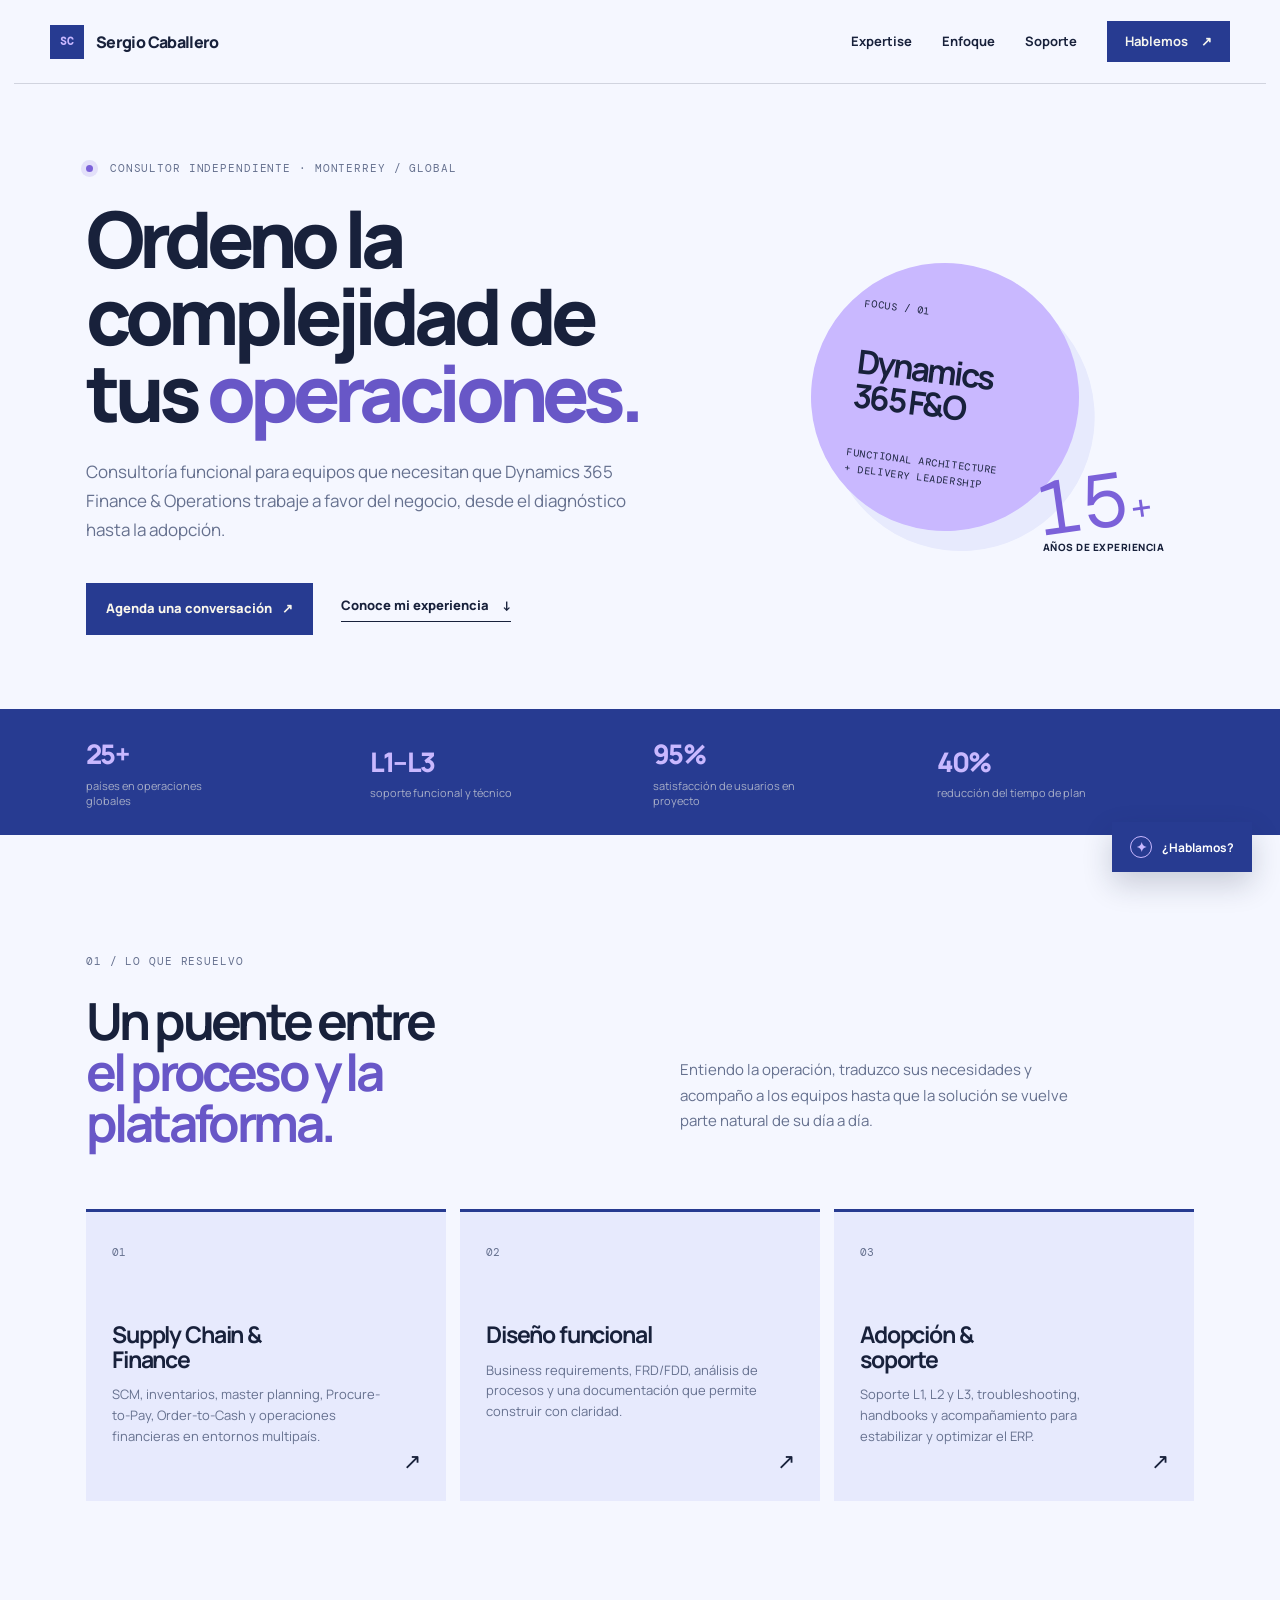
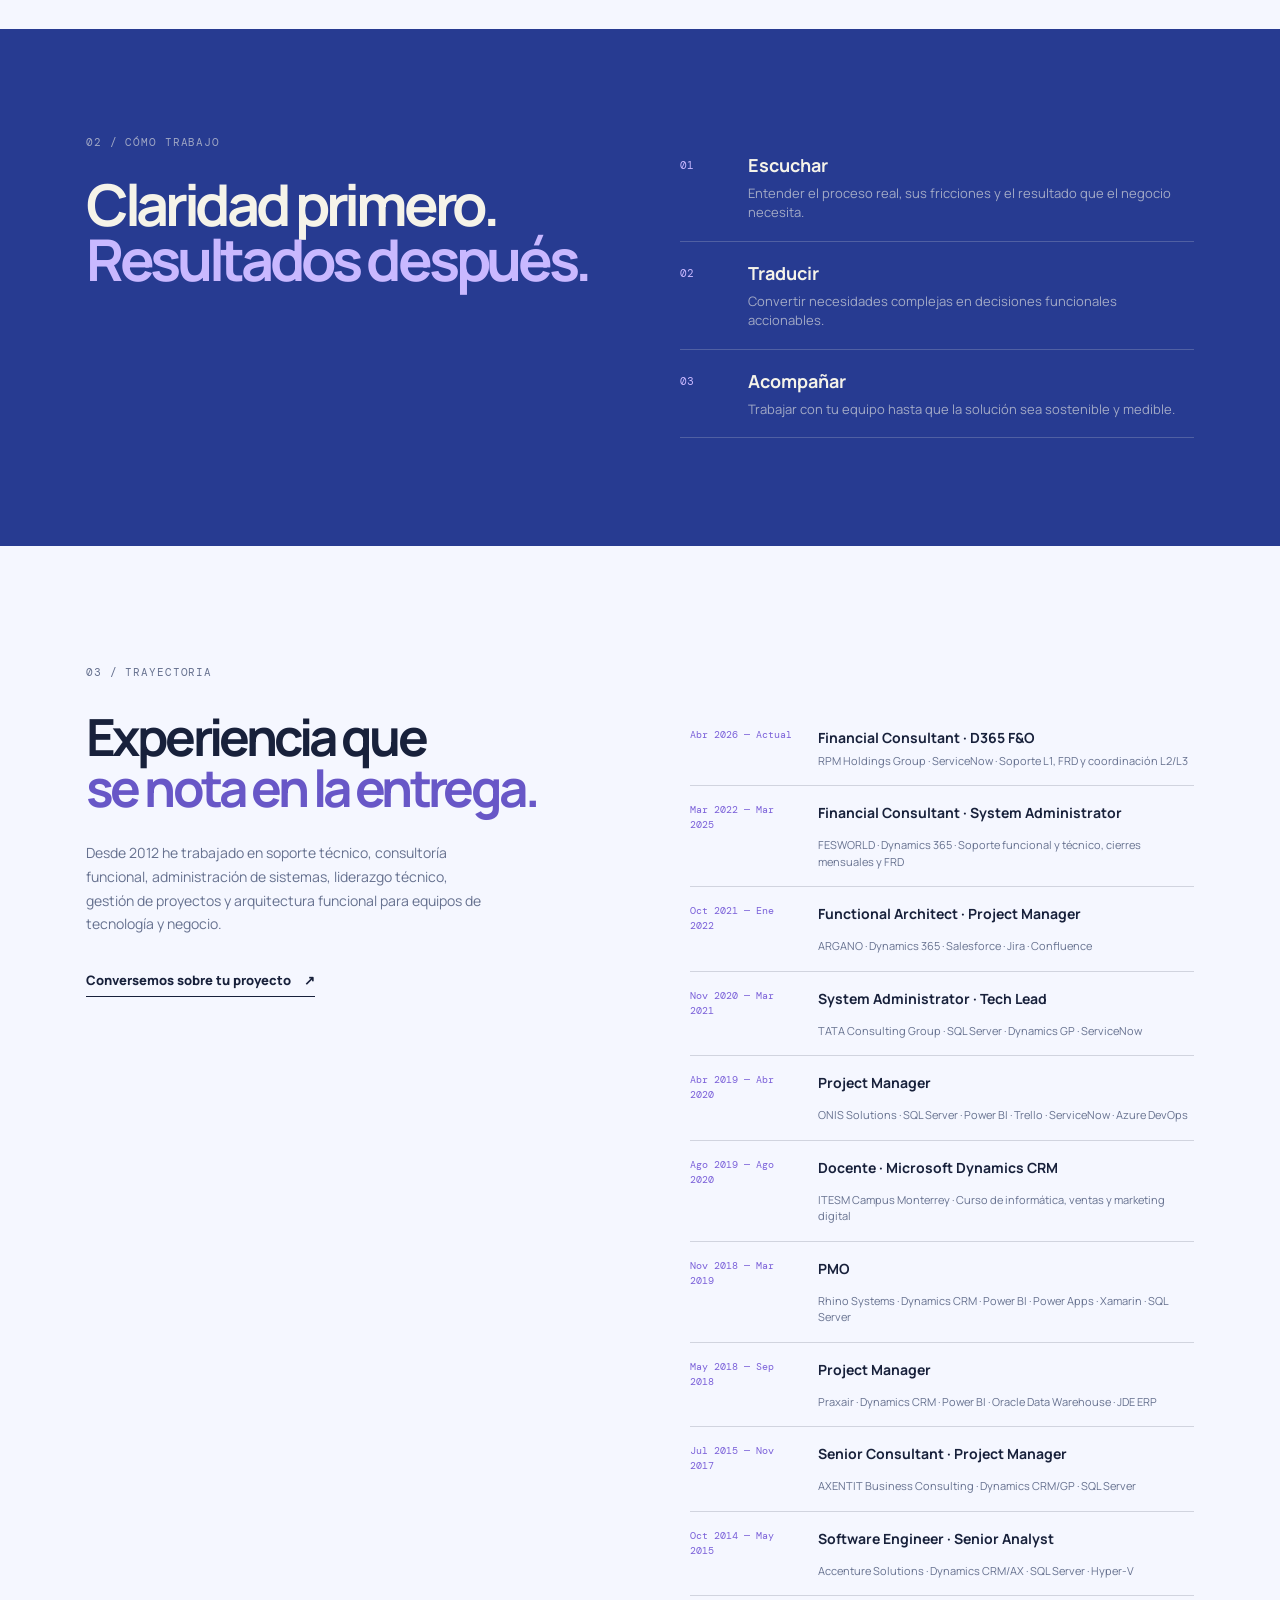
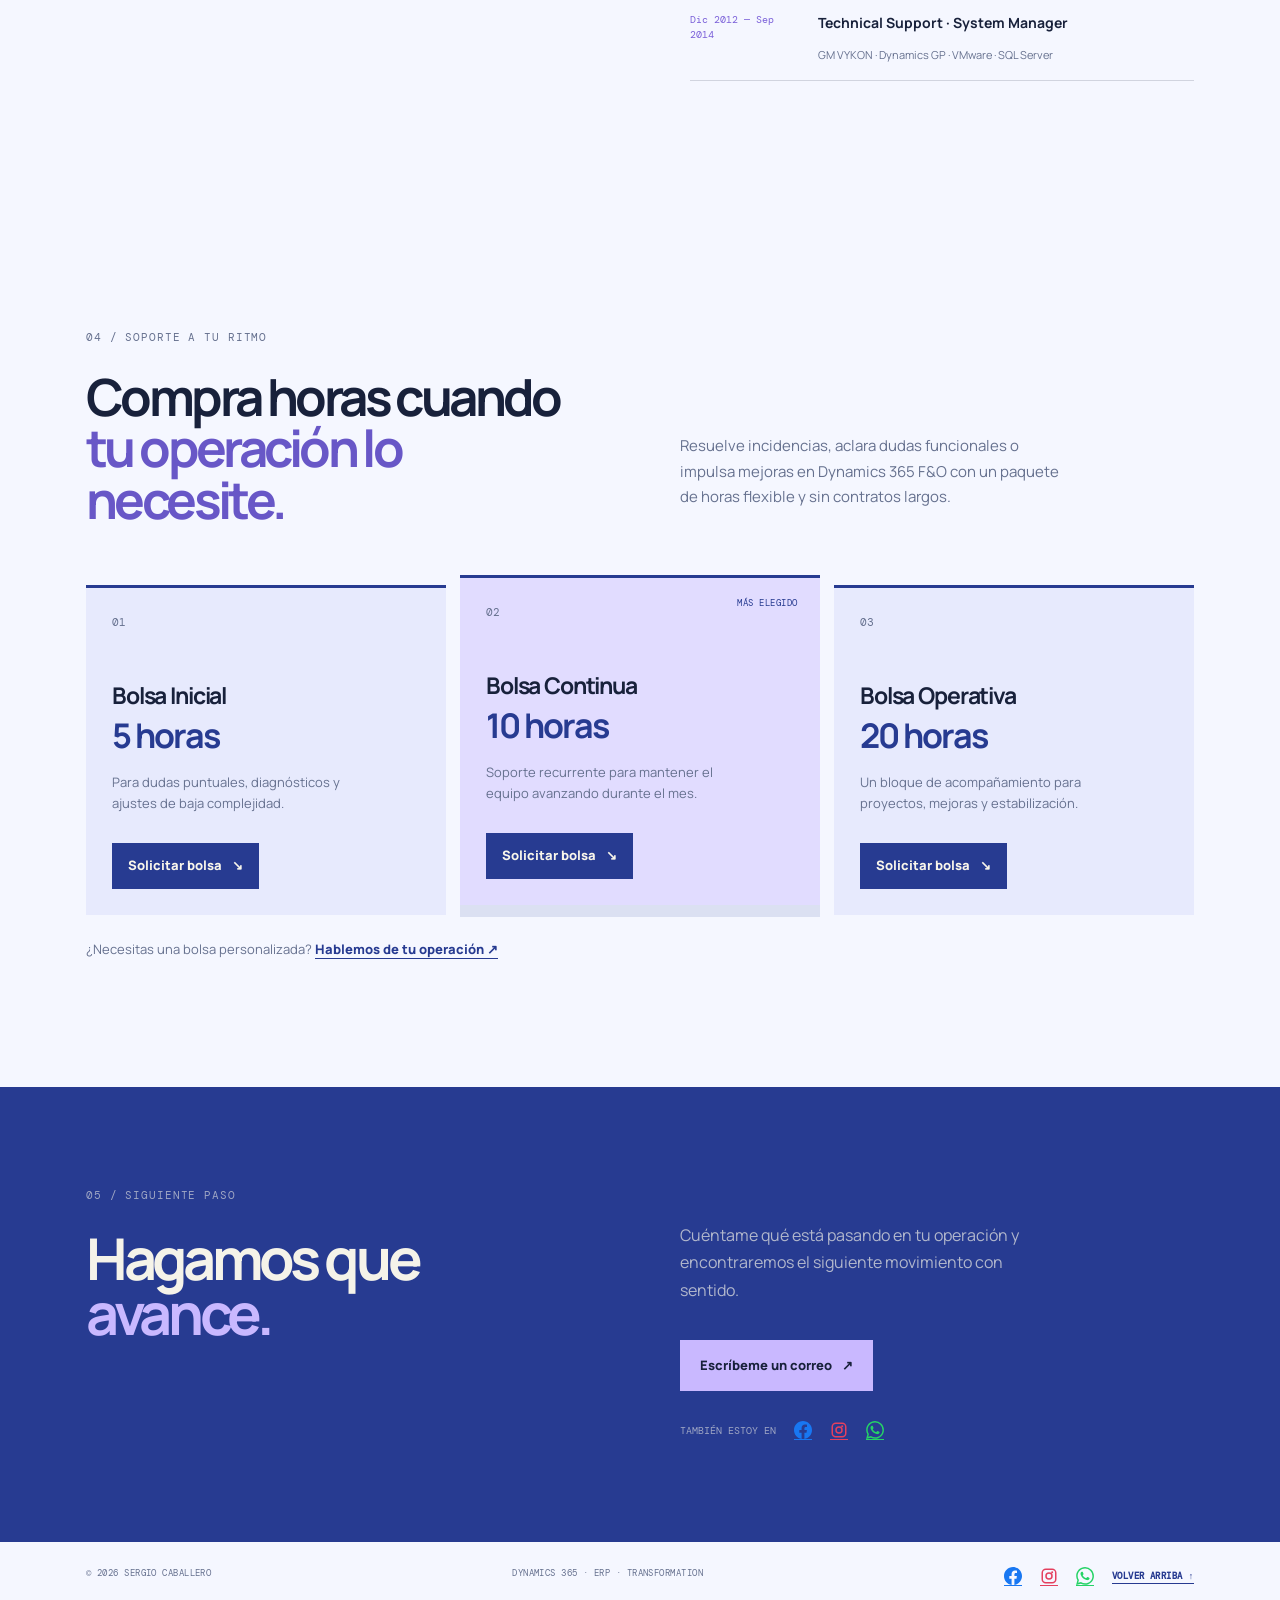
==== index.html @ 9a93bb37 "Completa trayectoria profesional desde 2012" ====
<!doctype html>
<html lang="es">
<head>
  <meta charset="utf-8">
  <meta name="viewport" content="width=device-width, initial-scale=1">
  <meta name="description" content="Consultoría funcional Dynamics 365 Finance &amp; Operations para operaciones globales, soporte y transformación ERP.">
  <title>Sergio Caballero | Consultoría Dynamics 365 F&amp;O</title>
  <link rel="preconnect" href="https://fonts.googleapis.com">
  <link rel="preconnect" href="https://fonts.gstatic.com" crossorigin>
  <link href="https://fonts.googleapis.com/css2?family=DM+Mono:wght@400;500&amp;family=Manrope:wght@400;500;600;700;800&amp;display=swap" rel="stylesheet">
  <link rel="stylesheet" href="styles.css">
  <style>
    :root{--ink:#18213b;--muted:#66718f;--paper:#f5f7ff;--cream:#e7eafd;--lime:#c9b8ff;--line:rgba(24,33,59,.16);--dark:#273b91;--orange:#7b61d9}
    .brand-mark,.nav-cta,.button-dark{background:var(--dark)}
    .brand-mark{color:var(--lime)}
    h1 em,h2 em{color:#6857c7}
    .status-dot{background:var(--orange);box-shadow:0 0 0 5px rgba(123,97,217,.15)}
    .orbit-card{background:var(--lime);box-shadow:18px 18px 0 var(--cream)}
    .proof-strip,.approach-band,.contact-band{background:var(--dark)}
    .proof-number,.steps li>span,.approach-layout h2 em,.contact-layout h2 em{color:var(--lime)}
    .expertise-grid article{border-top-color:var(--dark)}
    .expertise-grid article:hover{background:var(--lime)}
    .support-grid{display:grid;grid-template-columns:repeat(3,1fr);gap:14px}
    .support-plan{position:relative;min-height:330px;padding:26px;background:var(--cream);border-top:3px solid var(--dark);display:flex;flex-direction:column}
    .support-plan h3{margin:48px 0 4px;font-size:23px;letter-spacing:-.05em}
    .plan-hours{font-size:34px;line-height:1.1;letter-spacing:-.06em;color:var(--dark)}
    .support-plan p{max-width:260px;color:var(--muted);font-size:13px;line-height:1.6;margin:18px 0 auto}
    .support-plan .button{align-self:flex-start;margin-top:22px;padding:13px 16px}
    .payment-details{margin-top:22px}
    .payment-details summary{cursor:pointer;list-style:none;margin-top:0!important}
    .payment-details summary::-webkit-details-marker{display:none}
    .payment-details[open] summary span{display:inline-block;transform:rotate(90deg)}
    .plan-payment{display:grid;gap:8px;margin-top:12px;padding:12px;background:#fff;border:1px solid rgba(39,59,145,.16)}
    .plan-payment span{font-family:'DM Mono',monospace;text-transform:uppercase;font-size:9px;letter-spacing:.04em;color:var(--muted)}
    .plan-payment a{display:flex;justify-content:space-between;padding:7px 0;color:var(--dark);font-size:12px;font-weight:800;border-top:1px solid rgba(39,59,145,.12)}
    .plan-payment b{font-size:15px}
    .featured-plan{background:#e1dcff;transform:translateY(-10px);box-shadow:0 12px 0 rgba(39,59,145,.12)}
    .plan-badge{position:absolute;top:19px;right:22px;font-family:'DM Mono',monospace;text-transform:uppercase;font-size:9px;letter-spacing:.06em;color:var(--dark)}
    .support-note{margin:25px 0 0;color:var(--muted);font-size:13px}
    .support-note a,.social-links a,.footer-socials a{color:var(--dark);font-weight:800;border-bottom:1px solid currentColor}
    .social-links{display:flex;align-items:center;gap:18px;margin-top:30px;font-family:'DM Mono',monospace;font-size:10px;text-transform:uppercase}
    .social-links span{color:rgba(245,243,233,.58)}
    .social-links a{color:var(--lime)}
    .footer-socials{display:flex;gap:18px;align-items:center}
    .social-icon{display:inline-block;width:18px;height:18px;vertical-align:middle;fill:currentColor}
    .social-links a,.footer-socials a[aria-label]{display:inline-flex;align-items:center;gap:6px}
    .social-links a[aria-label="Facebook"],.footer-socials a[aria-label="Facebook"]{color:#1877f2}
    .social-links a[aria-label="Instagram"],.footer-socials a[aria-label="Instagram"]{color:#e4405f}
    .social-links a[aria-label="WhatsApp"],.footer-socials a[aria-label="WhatsApp"]{color:#25d366}
    .sr-only{position:absolute;width:1px;height:1px;padding:0;margin:-1px;overflow:hidden;clip:rect(0,0,0,0);white-space:nowrap;border:0}
    .chat-launcher{position:fixed;right:28px;bottom:28px;z-index:20;display:flex;align-items:center;gap:10px;padding:14px 18px;border:0;background:var(--dark);color:#fff;box-shadow:0 12px 30px rgba(24,33,59,.2);font:700 12px 'Manrope',sans-serif;cursor:pointer}
    .chat-launcher>span:first-child{display:grid;place-items:center;width:22px;height:22px;border:1px solid var(--lime);border-radius:50%;color:var(--lime);font-size:13px}
    .chat-widget{position:fixed;right:28px;bottom:84px;z-index:21;width:min(370px,calc(100vw - 32px));overflow:hidden;background:var(--paper);border:1px solid rgba(39,59,145,.2);box-shadow:0 20px 50px rgba(24,33,59,.2);opacity:0;pointer-events:none;transform:translateY(16px) scale(.98);transform-origin:bottom right;transition:opacity .2s ease,transform .2s ease}
    .chat-widget.is-open{opacity:1;pointer-events:auto;transform:translateY(0) scale(1)}
    .chat-header{display:flex;align-items:center;justify-content:space-between;padding:18px 20px;background:var(--dark);color:#fff}
    .chat-header>div{display:flex;flex-direction:column;gap:4px}.chat-header strong{font-size:15px;letter-spacing:-.03em}.chat-status{font:10px 'DM Mono',monospace;text-transform:uppercase;letter-spacing:.05em;color:var(--lime)}.chat-status i{display:inline-block;width:6px;height:6px;margin-right:5px;border-radius:50%;background:var(--lime)}
    .chat-close{padding:0;border:0;background:transparent;color:#fff;font-size:25px;line-height:1;cursor:pointer}
    .chat-messages{display:flex;flex-direction:column;gap:12px;max-height:350px;min-height:230px;padding:18px;overflow-y:auto;background:#fff}.chat-message{max-width:88%;padding:11px 13px;font-size:12px;line-height:1.55}.bot-message{align-self:flex-start;background:var(--cream);color:var(--ink)}.user-message{align-self:flex-end;background:var(--dark);color:#fff}
    .chat-quick-actions{display:flex;flex-wrap:wrap;gap:7px}.chat-quick-actions button{padding:8px 10px;border:1px solid rgba(39,59,145,.24);background:var(--paper);color:var(--dark);font:700 10px 'Manrope',sans-serif;cursor:pointer}.chat-quick-actions button:hover{background:var(--lime)}
    .chat-form{display:flex;gap:8px;padding:12px;border-top:1px solid rgba(39,59,145,.15);background:var(--paper)}.chat-form input{min-width:0;flex:1;padding:11px 12px;border:1px solid rgba(39,59,145,.2);background:#fff;color:var(--ink);font:12px 'Manrope',sans-serif}.chat-form input:focus{outline:2px solid var(--lime);outline-offset:-2px}.chat-form button{width:40px;border:0;background:var(--dark);color:#fff;font-size:18px;cursor:pointer}
    .payment-panel{display:grid;grid-template-columns:.8fr 1.2fr;gap:50px;margin-top:68px;padding-top:34px;border-top:1px solid var(--line)}
    .payment-panel h3{margin:10px 0 8px;font-size:28px;letter-spacing:-.06em}
    .payment-panel h3 em{font-style:normal;color:#6857c7}
    .payment-panel p{max-width:340px;color:var(--muted);font-size:13px;line-height:1.6}
    .payment-options{display:grid;grid-template-columns:repeat(2,1fr);gap:12px}
    .payment-option{display:flex;flex-direction:column;justify-content:space-between;min-height:142px;padding:21px;background:#fff;border:1px solid rgba(39,59,145,.18);transition:transform .2s ease,border-color .2s ease,box-shadow .2s ease}
    .payment-option:hover{transform:translateY(-4px);border-color:var(--dark);box-shadow:0 8px 0 rgba(39,59,145,.1)}
    .payment-option strong{font-size:20px;letter-spacing:-.04em;color:var(--dark)}
    .payment-option span{color:var(--muted);font-size:11px;line-height:1.4}
    .payment-option b{float:right;color:var(--dark);font-size:17px}
    @media(max-width:760px){.support-grid{grid-template-columns:1fr}.featured-plan{transform:none}.chat-launcher{right:16px;bottom:16px}.chat-widget{right:16px;bottom:72px}.chat-launcher-label{display:none}.social-links{flex-wrap:wrap;gap:12px}.footer-socials{flex-wrap:wrap}}
  </style>
</head>
<body>
  <header class="site-header">
    <a class="brand" href="#top" aria-label="Sergio Caballero inicio"><span class="brand-mark">SC</span><span>Sergio Caballero</span></a>
    <nav aria-label="Navegación principal">
      <a href="#expertise">Expertise</a>
      <a href="#approach">Enfoque</a>
      <a href="#support">Soporte</a>
      <a class="nav-cta" href="#contact">Hablemos <span aria-hidden="true">↗</span></a>
    </nav>
  </header>

  <main id="top">
    <section class="hero section-wrap">
      <div class="hero-copy">
        <p class="eyebrow"><span class="status-dot"></span> Consultor independiente · Monterrey / Global</p>
        <h1>Ordeno la complejidad de tus <em>operaciones.</em></h1>
        <p class="hero-lede">Consultoría funcional para equipos que necesitan que Dynamics 365 Finance &amp; Operations trabaje a favor del negocio, desde el diagnóstico hasta la adopción.</p>
        <div class="hero-actions"><a class="button button-dark" href="#contact">Agenda una conversación <span>↗</span></a><a class="text-link" href="#expertise">Conoce mi experiencia <span>↓</span></a></div>
      </div>
      <div class="hero-aside" aria-label="Resumen profesional">
        <div class="orbit-card"><span class="orbit-label">Focus / 01</span><strong>Dynamics<br>365 F&amp;O</strong><span class="orbit-note">Functional architecture<br>+ delivery leadership</span></div>
        <div class="year-stamp">15<span>+</span><small>años de experiencia</small></div>
      </div>
    </section>

    <section class="proof-strip"><div class="section-wrap proof-grid"><div><span class="proof-number">25+</span><span class="proof-label">países en operaciones globales</span></div><div><span class="proof-number">L1–L3</span><span class="proof-label">soporte funcional y técnico</span></div><div><span class="proof-number">95%</span><span class="proof-label">satisfacción de usuarios en proyecto</span></div><div><span class="proof-number">40%</span><span class="proof-label">reducción del tiempo de plan</span></div></div></section>

    <section id="expertise" class="section-wrap content-section">
      <div class="section-kicker">01 / Lo que resuelvo</div>
      <div class="section-heading"><h2>Un puente entre<br><em>el proceso y la plataforma.</em></h2><p>Entiendo la operación, traduzco sus necesidades y acompaño a los equipos hasta que la solución se vuelve parte natural de su día a día.</p></div>
      <div class="expertise-grid"><article><span class="card-index">01</span><h3>Supply Chain &amp; Finance</h3><p>SCM, inventarios, master planning, Procure-to-Pay, Order-to-Cash y operaciones financieras en entornos multipaís.</p><span class="card-arrow">↗</span></article><article><span class="card-index">02</span><h3>Diseño funcional</h3><p>Business requirements, FRD/FDD, análisis de procesos y una documentación que permite construir con claridad.</p><span class="card-arrow">↗</span></article><article><span class="card-index">03</span><h3>Adopción &amp; soporte</h3><p>Soporte L1, L2 y L3, troubleshooting, handbooks y acompañamiento para estabilizar y optimizar el ERP.</p><span class="card-arrow">↗</span></article></div>
    </section>

    <section id="approach" class="approach-band"><div class="section-wrap approach-layout"><div><div class="section-kicker light">02 / Cómo trabajo</div><h2>Claridad primero.<br><em>Resultados después.</em></h2></div><ol class="steps"><li><span>01</span><div><h3>Escuchar</h3><p>Entender el proceso real, sus fricciones y el resultado que el negocio necesita.</p></div></li><li><span>02</span><div><h3>Traducir</h3><p>Convertir necesidades complejas en decisiones funcionales accionables.</p></div></li><li><span>03</span><div><h3>Acompañar</h3><p>Trabajar con tu equipo hasta que la solución sea sostenible y medible.</p></div></li></ol></div></section>

    <section class="section-wrap content-section experience">
      <div class="section-kicker">03 / Trayectoria</div>
      <div class="experience-layout">
        <div><h2>Experiencia que<br><em>se nota en la entrega.</em></h2><p>Desde 2012 he trabajado en soporte técnico, consultoría funcional, administración de sistemas, liderazgo técnico, gestión de proyectos y arquitectura funcional para equipos de tecnología y negocio.</p><a class="text-link" href="#contact">Conversemos sobre tu proyecto <span>↗</span></a></div>
        <div class="timeline">
          <div><span>Abr 2026 — Actual</span><strong>Financial Consultant · D365 F&amp;O</strong><small>RPM Holdings Group · ServiceNow · Soporte L1, FRD y coordinación L2/L3</small></div>
          <div><span>Mar 2022 — Mar 2025</span><strong>Financial Consultant · System Administrator</strong><small>FESWORLD · Dynamics 365 · Soporte funcional y técnico, cierres mensuales y FRD</small></div>
          <div><span>Oct 2021 — Ene 2022</span><strong>Functional Architect · Project Manager</strong><small>ARGANO · Dynamics 365 · Salesforce · Jira · Confluence</small></div>
          <div><span>Nov 2020 — Mar 2021</span><strong>System Administrator · Tech Lead</strong><small>TATA Consulting Group · SQL Server · Dynamics GP · ServiceNow</small></div>
          <div><span>Abr 2019 — Abr 2020</span><strong>Project Manager</strong><small>ONIS Solutions · SQL Server · Power BI · Trello · ServiceNow · Azure DevOps</small></div>
          <div><span>Ago 2019 — Ago 2020</span><strong>Docente · Microsoft Dynamics CRM</strong><small>ITESM Campus Monterrey · Curso de informática, ventas y marketing digital</small></div>
          <div><span>Nov 2018 — Mar 2019</span><strong>PMO</strong><small>Rhino Systems · Dynamics CRM · Power BI · Power Apps · Xamarin · SQL Server</small></div>
          <div><span>May 2018 — Sep 2018</span><strong>Project Manager</strong><small>Praxair · Dynamics CRM · Power BI · Oracle Data Warehouse · JDE ERP</small></div>
          <div><span>Jul 2015 — Nov 2017</span><strong>Senior Consultant · Project Manager</strong><small>AXENTIT Business Consulting · Dynamics CRM/GP · SQL Server</small></div>
          <div><span>Oct 2014 — May 2015</span><strong>Software Engineer · Senior Analyst</strong><small>Accenture Solutions · Dynamics CRM/AX · SQL Server · Hyper-V</small></div>
          <div><span>Dic 2012 — Sep 2014</span><strong>Technical Support · System Manager</strong><small>GM VYKON · Dynamics GP · VMware · SQL Server</small></div>
        </div>
      </div>
    </section>

    <section id="support" class="section-wrap content-section support-section">
      <div class="section-kicker">04 / Soporte a tu ritmo</div>
      <div class="section-heading"><h2>Compra horas cuando<br><em>tu operación lo necesite.</em></h2><p>Resuelve incidencias, aclara dudas funcionales o impulsa mejoras en Dynamics 365 F&amp;O con un paquete de horas flexible y sin contratos largos.</p></div>
      <div class="support-grid">
        <article class="support-plan"><span class="card-index">01</span><h3>Bolsa Inicial</h3><strong class="plan-hours">5 horas</strong><p>Para dudas puntuales, diagnósticos y ajustes de baja complejidad.</p><details class="payment-details"><summary class="button button-dark">Solicitar bolsa <span>↘</span></summary><div class="plan-payment"><span>Elige tu método de pago</span><a href="https://www.paypal.me/jsergiocaballero@gmail.com" target="_blank" rel="noreferrer">PayPal <b>↗</b></a><a href="https://link.mercadopago.com.mx/jsergiocaballero@gmail.com" target="_blank" rel="noreferrer">Mercado Pago <b>↗</b></a></div></details></article>
        <article class="support-plan featured-plan"><span class="plan-badge">Más elegido</span><span class="card-index">02</span><h3>Bolsa Continua</h3><strong class="plan-hours">10 horas</strong><p>Soporte recurrente para mantener el equipo avanzando durante el mes.</p><details class="payment-details"><summary class="button button-dark">Solicitar bolsa <span>↘</span></summary><div class="plan-payment"><span>Elige tu método de pago</span><a href="https://www.paypal.me/jsergiocaballero@gmail.com" target="_blank" rel="noreferrer">PayPal <b>↗</b></a><a href="https://link.mercadopago.com.mx/jsergiocaballero@gmail.com" target="_blank" rel="noreferrer">Mercado Pago <b>↗</b></a></div></details></article>
        <article class="support-plan"><span class="card-index">03</span><h3>Bolsa Operativa</h3><strong class="plan-hours">20 horas</strong><p>Un bloque de acompañamiento para proyectos, mejoras y estabilización.</p><details class="payment-details"><summary class="button button-dark">Solicitar bolsa <span>↘</span></summary><div class="plan-payment"><span>Elige tu método de pago</span><a href="https://www.paypal.me/jsergiocaballero@gmail.com" target="_blank" rel="noreferrer">PayPal <b>↗</b></a><a href="https://link.mercadopago.com.mx/jsergiocaballero@gmail.com" target="_blank" rel="noreferrer">Mercado Pago <b>↗</b></a></div></details></article>
      </div>
      <p class="support-note">¿Necesitas una bolsa personalizada? <a href="mailto:sergiocaballero2@icloud.com?subject=Bolsa%20de%20horas%20personalizada">Hablemos de tu operación <span>↗</span></a></p>
    </section>

    <section id="contact" class="contact-band"><div class="section-wrap contact-layout"><div><div class="section-kicker light">05 / Siguiente paso</div><h2>Hagamos que<br><em>avance.</em></h2></div><div><p>Cuéntame qué está pasando en tu operación y encontraremos el siguiente movimiento con sentido.</p><a class="button button-light" href="mailto:sergiocaballero2@icloud.com">Escríbeme un correo <span>↗</span></a><div class="social-links"><span>También estoy en</span><a href="https://www.facebook.com/" target="_blank" rel="noreferrer" aria-label="Facebook"><svg class="social-icon" viewBox="0 0 24 24" aria-hidden="true"><path d="M24 12.07C24 5.4 18.63 0 12 0S0 5.4 0 12.07c0 6.02 4.39 11.02 10.13 11.93v-8.44H7.08v-3.49h3.05V9.41c0-3.03 1.79-4.71 4.53-4.71 1.31 0 2.68.24 2.68.24v2.97h-1.51c-1.49 0-1.96.93-1.96 1.88v2.26h3.33l-.53 3.49h-2.8V24C19.61 23.09 24 18.09 24 12.07z"/></svg><span class="sr-only">Facebook</span></a><a href="https://www.instagram.com/" target="_blank" rel="noreferrer" aria-label="Instagram"><svg class="social-icon" viewBox="0 0 24 24" aria-hidden="true"><path d="M7.8 2h8.4A5.8 5.8 0 0 1 22 7.8v8.4a5.8 5.8 0 0 1-5.8 5.8H7.8A5.8 5.8 0 0 1 2 16.2V7.8A5.8 5.8 0 0 1 7.8 2zm-.2 2A3.6 3.6 0 0 0 4 7.6v8.8A3.6 3.6 0 0 0 7.6 20h8.8a3.6 3.6 0 0 0 3.6-3.6V7.6A3.6 3.6 0 0 0 16.4 4H7.6zm8.65 1.5a1.35 1.35 0 1 1 0 2.7 1.35 1.35 0 0 1 0-2.7zM12 7a5 5 0 1 1 0 10 5 5 0 0 1 0-10zm0 2a3 3 0 1 0 0 6 3 3 0 0 0 0-6z"/></svg><span class="sr-only">Instagram</span></a><a href="https://wa.me/528115727606?text=Hola%20Sergio%2C%20me%20interesa%20conocer%20tus%20servicios" target="_blank" rel="noreferrer" aria-label="WhatsApp"><svg class="social-icon" viewBox="0 0 24 24" aria-hidden="true"><path d="M20.5 3.5A11.8 11.8 0 0 0 12.08 0C5.55 0 .24 5.31.24 11.84c0 2.09.55 4.13 1.59 5.93L.14 24l6.38-1.67a11.84 11.84 0 0 0 5.56 1.41h.01c6.53 0 11.84-5.31 11.84-11.84 0-3.17-1.23-6.15-3.43-8.4zM12.09 21.7h-.01a9.83 9.83 0 0 1-5.01-1.37l-.36-.21-3.79.99 1.01-3.69-.23-.38a9.82 9.82 0 0 1-1.5-5.2C2.2 6.42 6.63 2 12.08 2a9.8 9.8 0 0 1 6.98 2.9 9.8 9.8 0 0 1 2.9 6.99c0 5.45-4.43 9.88-9.87 9.88zm5.42-7.39c-.3-.15-1.76-.87-2.03-.97-.27-.1-.47-.15-.67.15-.2.3-.77.97-.95 1.17-.17.2-.35.22-.65.07-.3-.15-1.27-.47-2.42-1.5-.89-.79-1.49-1.76-1.66-2.06-.17-.3-.02-.46.13-.61.14-.14.3-.35.45-.52.15-.17.2-.3.3-.5.1-.2.05-.37-.02-.52-.07-.15-.67-1.61-.92-2.2-.24-.58-.49-.5-.67-.51h-.57c-.2 0-.52.07-.8.37-.27.3-1.04 1.01-1.04 2.47s1.07 2.87 1.22 3.07c.15.2 2.1 3.21 5.08 4.5.71.31 1.26.49 1.69.63.71.23 1.36.2 1.87.12.57-.09 1.76-.72 2.01-1.41.25-.69.25-1.28.17-1.41-.07-.12-.27-.2-.57-.35z"/></svg><span class="sr-only">WhatsApp</span></a></div></div></div></section>
  </main>
  <footer class="site-footer section-wrap"><span>© 2026 Sergio Caballero</span><span>Dynamics 365 · ERP · Transformation</span><div class="footer-socials"><a href="https://www.facebook.com/" target="_blank" rel="noreferrer" aria-label="Facebook"><svg class="social-icon" viewBox="0 0 24 24" aria-hidden="true"><path d="M24 12.07C24 5.4 18.63 0 12 0S0 5.4 0 12.07c0 6.02 4.39 11.02 10.13 11.93v-8.44H7.08v-3.49h3.05V9.41c0-3.03 1.79-4.71 4.53-4.71 1.31 0 2.68.24 2.68.24v2.97h-1.51c-1.49 0-1.96.93-1.96 1.88v2.26h3.33l-.53 3.49h-2.8V24C19.61 23.09 24 18.09 24 12.07z"/></svg><span class="sr-only">Facebook</span></a><a href="https://www.instagram.com/" target="_blank" rel="noreferrer" aria-label="Instagram"><svg class="social-icon" viewBox="0 0 24 24" aria-hidden="true"><path d="M7.8 2h8.4A5.8 5.8 0 0 1 22 7.8v8.4a5.8 5.8 0 0 1-5.8 5.8H7.8A5.8 5.8 0 0 1 2 16.2V7.8A5.8 5.8 0 0 1 7.8 2zm-.2 2A3.6 3.6 0 0 0 4 7.6v8.8A3.6 3.6 0 0 0 7.6 20h8.8a3.6 3.6 0 0 0 3.6-3.6V7.6A3.6 3.6 0 0 0 16.4 4H7.6zm8.65 1.5a1.35 1.35 0 1 1 0 2.7 1.35 1.35 0 0 1 0-2.7zM12 7a5 5 0 1 1 0 10 5 5 0 0 1 0-10zm0 2a3 3 0 1 0 0 6 3 3 0 0 0-0-6z"/></svg><span class="sr-only">Instagram</span></a><a href="https://wa.me/528115727606?text=Hola%20Sergio%2C%20me%20interesa%20conocer%20tus%20servicios" target="_blank" rel="noreferrer" aria-label="WhatsApp"><svg class="social-icon" viewBox="0 0 24 24" aria-hidden="true"><path d="M20.5 3.5A11.8 11.8 0 0 0 12.08 0C5.55 0 .24 5.31.24 11.84c0 2.09.55 4.13 1.59 5.93L.14 24l6.38-1.67a11.84 11.84 0 0 0 5.56 1.41h.01c6.53 0 11.84-5.31 11.84-11.84 0-3.17-1.23-6.15-3.43-8.4zM12.09 21.7h-.01a9.83 9.83 0 0 1-5.01-1.37l-.36-.21-3.79.99 1.01-3.69-.23-.38a9.82 9.82 0 0 1-1.5-5.2C2.2 6.42 6.63 2 12.08 2a9.8 9.8 0 0 1 6.98 2.9 9.8 9.8 0 0 1 2.9 6.99c0 5.45-4.43 9.88-9.87 9.88zm5.42-7.39c-.3-.15-1.76-.87-2.03-.97-.27-.1-.47-.15-.67.15-.2.3-.77.97-.95 1.17-.17.2-.35.22-.65.07-.3-.15-1.27-.47-2.42-1.5-.89-.79-1.49-1.76-1.66-2.06-.17-.3-.02-.46.13-.61.14-.14.3-.35.45-.52.15-.17.2-.3.3-.5.1-.2.05-.37-.02-.52-.07-.15-.67-1.61-.92-2.2-.24-.58-.49-.5-.67-.51h-.57c-.2 0-.52.07-.8.37-.27.3-1.04 1.01-1.04 2.47s1.07 2.87 1.22 3.07c.15.2 2.1 3.21 5.08 4.5.71.31 1.26.49 1.69.63.71.23 1.36.2 1.87.12.57-.09 1.76-.72 2.01-1.41.25-.69.25-1.28.17-1.41-.07-.12-.27-.2-.57-.35z"/></svg><span class="sr-only">WhatsApp</span></a><a href="#top">Volver arriba ↑</a></div></footer>
  <button class="chat-launcher" type="button" aria-label="Abrir asistente de soporte" aria-expanded="false"><span aria-hidden="true">✦</span><span class="chat-launcher-label">¿Hablamos?</span></button>
  <aside class="chat-widget" aria-label="Asistente de Sergio Caballero" aria-hidden="true">
    <div class="chat-header"><div><span class="chat-status"><i></i> En línea</span><strong>Asistente Sergio</strong></div><button class="chat-close" type="button" aria-label="Cerrar asistente">×</button></div>
    <div class="chat-messages" aria-live="polite"><div class="chat-message bot-message">Hola, soy el asistente de Sergio. Puedo orientarte sobre soporte Dynamics 365, bolsas de horas y formas de pago.</div><div class="chat-quick-actions"><button type="button" data-question="¿Qué incluye el soporte?">Soporte</button><button type="button" data-question="¿Qué bolsa de horas me conviene?">Bolsas de horas</button><button type="button" data-question="¿Cómo puedo pagar?">Formas de pago</button></div></div>
    <form class="chat-form"><label class="sr-only" for="chat-input">Escribe tu pregunta</label><input id="chat-input" type="text" placeholder="Escribe tu pregunta..." autocomplete="off"><button type="submit" aria-label="Enviar mensaje">↗</button></form>
  </aside>
  <script>
    const chatLauncher = document.querySelector('.chat-launcher');
    const chatWidget = document.querySelector('.chat-widget');
    const chatClose = document.querySelector('.chat-close');
    const chatMessages = document.querySelector('.chat-messages');
    const chatForm = document.querySelector('.chat-form');
    const chatInput = document.querySelector('#chat-input');
    const quickActions = document.querySelectorAll('[data-question]');

    const addChatMessage = (text, type) => {
      const message = document.createElement('div');
      message.className = `chat-message ${type}-message`;
      message.textContent = text;
      chatMessages.appendChild(message);
      chatMessages.scrollTop = chatMessages.scrollHeight;
    };

    const getChatReply = (question) => {
      const normalizedQuestion = question.toLowerCase();
      if (normalizedQuestion.includes('bolsa') || normalizedQuestion.includes('hora')) return 'Hay bolsas de 5, 10 y 20 horas. En cada tarjeta puedes elegir PayPal o Mercado Pago para continuar.';
      if (normalizedQuestion.includes('pago') || normalizedQuestion.includes('paypal') || normalizedQuestion.includes('mercado')) return 'Puedes pagar con PayPal o Mercado Pago. Abre la bolsa que te interese y selecciona tu método de pago.';
      if (normalizedQuestion.includes('soporte') || normalizedQuestion.includes('dynamics') || normalizedQuestion.includes('erp')) return 'El soporte cubre Dynamics 365 Finance & Operations, incidencias funcionales, análisis de procesos y mejoras. También hay atención L1, L2 y L3.';
      if (normalizedQuestion.includes('contact') || normalizedQuestion.includes('correo') || normalizedQuestion.includes('proyecto')) return 'Puedes escribir directamente a sergiocaballero2@icloud.com para revisar tu proyecto y definir el siguiente paso.';
      return 'Puedo ayudarte con soporte Dynamics 365, bolsas de horas, pagos o contacto. Prueba una de esas opciones o escríbeme tu pregunta con más detalle.';
    };

    const submitChatQuestion = (question) => {
      const cleanQuestion = question.trim();
      if (!cleanQuestion) return;
      addChatMessage(cleanQuestion, 'user');
      window.setTimeout(() => addChatMessage(getChatReply(cleanQuestion), 'bot'), 220);
    };

    const toggleChat = (isOpen) => {
      chatWidget.classList.toggle('is-open', isOpen);
      chatWidget.setAttribute('aria-hidden', String(!isOpen));
      chatLauncher.setAttribute('aria-expanded', String(isOpen));
      if (isOpen) chatInput.focus();
    };

    chatLauncher.addEventListener('click', () => toggleChat(!chatWidget.classList.contains('is-open')));
    chatClose.addEventListener('click', () => toggleChat(false));
    chatForm.addEventListener('submit', (event) => { event.preventDefault(); submitChatQuestion(chatInput.value); chatInput.value = ''; });
    quickActions.forEach((button) => button.addEventListener('click', () => submitChatQuestion(button.dataset.question)));
  </script>
</body>
</html>
---- styles.css ----
:root{--ink:#17211f;--muted:#65716d;--paper:#f4f1e9;--cream:#e8e3d6;--lime:#c7e36b;--line:rgba(23,33,31,.18);--dark:#183d35;--orange:#e77e46}*{box-sizing:border-box}html{scroll-behavior:smooth}body{margin:0;background:var(--paper);color:var(--ink);font-family:'Manrope',sans-serif;font-size:16px;line-height:1.5}a{color:inherit;text-decoration:none}.section-wrap{max-width:1180px;margin:0 auto;padding-left:36px;padding-right:36px}.site-header{height:84px;display:flex;align-items:center;justify-content:space-between;max-width:1252px;margin:auto;padding:0 36px;border-bottom:1px solid var(--line)}.brand{display:flex;align-items:center;gap:12px;font-weight:800;letter-spacing:-.04em}.brand-mark{display:grid;place-items:center;width:34px;height:34px;background:var(--dark);color:var(--lime);font-family:'DM Mono',monospace;font-size:11px;letter-spacing:0}.site-header nav{display:flex;align-items:center;gap:30px;font-size:13px;font-weight:700}.nav-cta{background:var(--dark);color:#f5f5ee;padding:11px 18px}.nav-cta span,.button span{margin-left:10px}.hero{min-height:590px;display:grid;grid-template-columns:1.1fr .9fr;align-items:center;padding-top:76px;padding-bottom:74px}.eyebrow,.section-kicker{font-family:'DM Mono',monospace;text-transform:uppercase;font-size:11px;letter-spacing:.08em;color:var(--muted)}.status-dot{display:inline-block;width:7px;height:7px;margin-right:9px;border-radius:50%;background:var(--orange);box-shadow:0 0 0 5px rgba(231,126,70,.15)}h1,h2,h3,p{margin-top:0}h1{max-width:730px;margin:23px 0 27px;font-size:clamp(48px,6.1vw,86px);line-height:.99;letter-spacing:-.075em;font-weight:800}h1 em,h2 em{font-style:normal;color:#577d6b}.hero-lede{max-width:550px;color:var(--muted);font-size:17px;line-height:1.7}.hero-actions{display:flex;align-items:center;gap:28px;margin-top:38px}.button{display:inline-flex;align-items:center;padding:16px 20px;font-weight:800;font-size:13px}.button-dark{background:var(--dark);color:#f9f6eb}.button-light{background:var(--lime);color:var(--ink);margin-top:20px}.text-link{font-size:13px;font-weight:800;border-bottom:1px solid var(--ink);padding-bottom:5px}.text-link span{padding-left:10px}.hero-aside{position:relative;min-height:340px;display:flex;align-items:center;justify-content:center}.orbit-card{width:268px;height:268px;border-radius:50%;background:var(--lime);padding:43px;display:flex;flex-direction:column;justify-content:space-between;transform:rotate(7deg);box-shadow:18px 18px 0 var(--cream)}.orbit-label,.orbit-note{font-family:'DM Mono',monospace;font-size:10px;text-transform:uppercase;letter-spacing:.06em}.orbit-card strong{font-size:33px;line-height:1.03;letter-spacing:-.08em}.orbit-note{line-height:1.6}.year-stamp{position:absolute;right:7%;bottom:16px;font-family:'DM Mono',monospace;font-size:76px;line-height:.8;color:var(--orange);transform:rotate(-8deg)}.year-stamp span{font-size:38px}.year-stamp small{display:block;font-family:'Manrope',sans-serif;color:var(--ink);font-size:10px;font-weight:800;text-transform:uppercase;letter-spacing:.05em;transform:rotate(8deg);margin-top:9px}.proof-strip{background:var(--dark);color:#f5f3e9}.proof-grid{min-height:126px;display:grid;grid-template-columns:repeat(4,1fr);align-items:center;gap:26px}.proof-grid>div{display:flex;flex-direction:column}.proof-number{font-size:27px;font-weight:800;color:var(--lime);letter-spacing:-.06em}.proof-label{max-width:150px;margin-top:4px;color:rgba(245,243,233,.62);font-size:11px;line-height:1.35}.content-section{padding-top:118px;padding-bottom:128px}.section-heading{display:grid;grid-template-columns:1fr 1fr;gap:80px;margin:26px 0 60px}.section-heading h2,.experience h2{font-size:clamp(39px,4vw,60px);line-height:1;letter-spacing:-.07em;margin:0}.section-heading p{align-self:end;max-width:390px;color:var(--muted);font-size:15px;line-height:1.7}.expertise-grid{display:grid;grid-template-columns:repeat(3,1fr);gap:14px}.expertise-grid article{position:relative;min-height:292px;padding:26px;background:var(--cream);border-top:3px solid var(--dark);transition:transform .25s ease,background .25s ease}.expertise-grid article:hover{transform:translateY(-6px);background:var(--lime)}.card-index{font-family:'DM Mono',monospace;font-size:11px;color:var(--muted)}.expertise-grid h3{max-width:190px;margin:60px 0 13px;font-size:23px;line-height:1.08;letter-spacing:-.05em}.expertise-grid p{max-width:275px;color:var(--muted);font-size:13px;line-height:1.6}.card-arrow{position:absolute;right:25px;bottom:23px;font-size:22px}.approach-band,.contact-band{background:var(--dark);color:#f5f3e9}.approach-layout{display:grid;grid-template-columns:1fr 1fr;gap:80px;padding-top:105px;padding-bottom:108px}.section-kicker.light{color:rgba(245,243,233,.58)}.approach-layout h2,.contact-layout h2{margin:27px 0 0;font-size:clamp(42px,4.5vw,68px);line-height:.96;letter-spacing:-.075em}.approach-layout h2 em,.contact-layout h2 em{color:var(--lime);font-style:normal}.steps{list-style:none;padding:0;margin:0}.steps li{display:grid;grid-template-columns:50px 1fr;gap:18px;padding:18px 0;border-bottom:1px solid rgba(245,243,233,.2)}.steps li>span{font-family:'DM Mono',monospace;font-size:11px;color:var(--lime);padding-top:5px}.steps h3{margin:0 0 5px;font-size:18px}.steps p{margin:0;color:rgba(245,243,233,.6);font-size:13px}.experience{padding-bottom:130px}.experience-layout{display:grid;grid-template-columns:1fr 1fr;gap:100px;margin-top:30px}.experience-layout>div:first-child>p{max-width:400px;margin:28px 0;color:var(--muted);font-size:14px;line-height:1.7}.experience-layout .text-link{display:inline-block;margin-top:7px}.timeline>div{display:grid;grid-template-columns:110px 1fr;column-gap:18px;padding:16px 0;border-bottom:1px solid var(--line)}.timeline span{font-family:'DM Mono',monospace;font-size:10px;color:var(--orange)}.timeline strong{font-size:14px}.timeline small{grid-column:2;color:var(--muted);font-size:11px;margin-top:5px}.contact-layout{display:grid;grid-template-columns:1fr 1fr;gap:80px;padding-top:100px;padding-bottom:102px}.contact-layout p{max-width:380px;color:rgba(245,243,233,.67);font-size:16px;line-height:1.7;margin-top:35px}.site-footer{display:flex;justify-content:space-between;gap:20px;padding-top:25px;padding-bottom:25px;font-family:'DM Mono',monospace;text-transform:uppercase;font-size:9px;letter-spacing:.05em;color:var(--muted)}@media(max-width:760px){.section-wrap{padding-left:22px;padding-right:22px}.site-header{height:72px;padding:0 22px}.site-header nav a:not(.nav-cta){display:none}.site-header nav{gap:0}.hero{display:block;padding-top:68px;padding-bottom:75px}.hero-aside{min-height:330px;margin-top:32px}.hero-lede{font-size:15px}.hero-actions{align-items:flex-start;flex-direction:column;gap:20px}.proof-grid{grid-template-columns:repeat(2,1fr);padding-top:28px;padding-bottom:28px;gap:24px}.content-section{padding-top:80px;padding-bottom:85px}.section-heading,.approach-layout,.experience-layout,.contact-layout{display:block}.section-heading{margin-bottom:40px}.section-heading p{margin-top:25px}.expertise-grid{grid-template-columns:1fr}.expertise-grid article{min-height:245px}.expertise-grid h3{margin-top:38px}.approach-layout{padding-top:76px;padding-bottom:75px}.steps{margin-top:60px}.experience-layout>div:first-child{margin-bottom:58px}.contact-layout{padding-top:75px;padding-bottom:78px}.contact-layout>div:last-child{margin-top:50px}.site-footer{flex-wrap:wrap;padding-top:22px;padding-bottom:22px}.site-footer span:nth-child(2){display:none}.year-stamp{right:1%;bottom:5px}.orbit-card{width:245px;height:245px}}
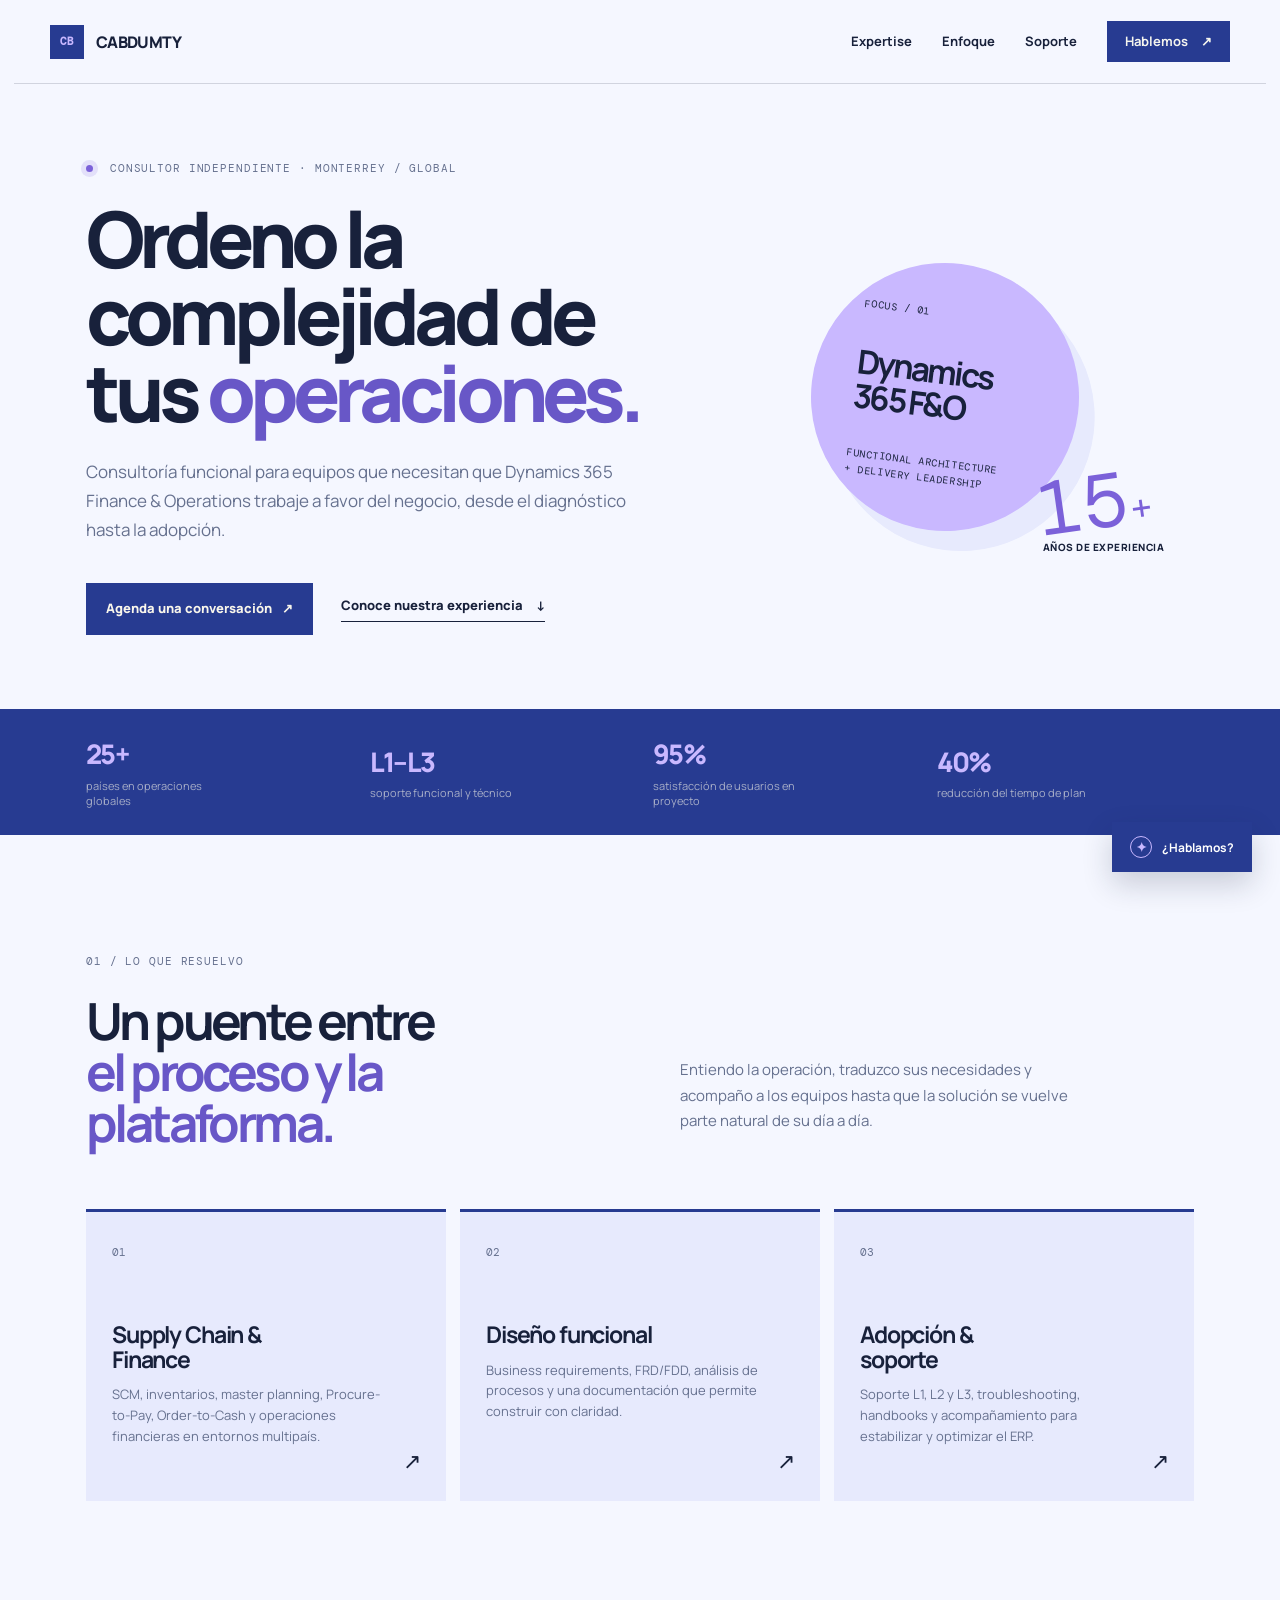
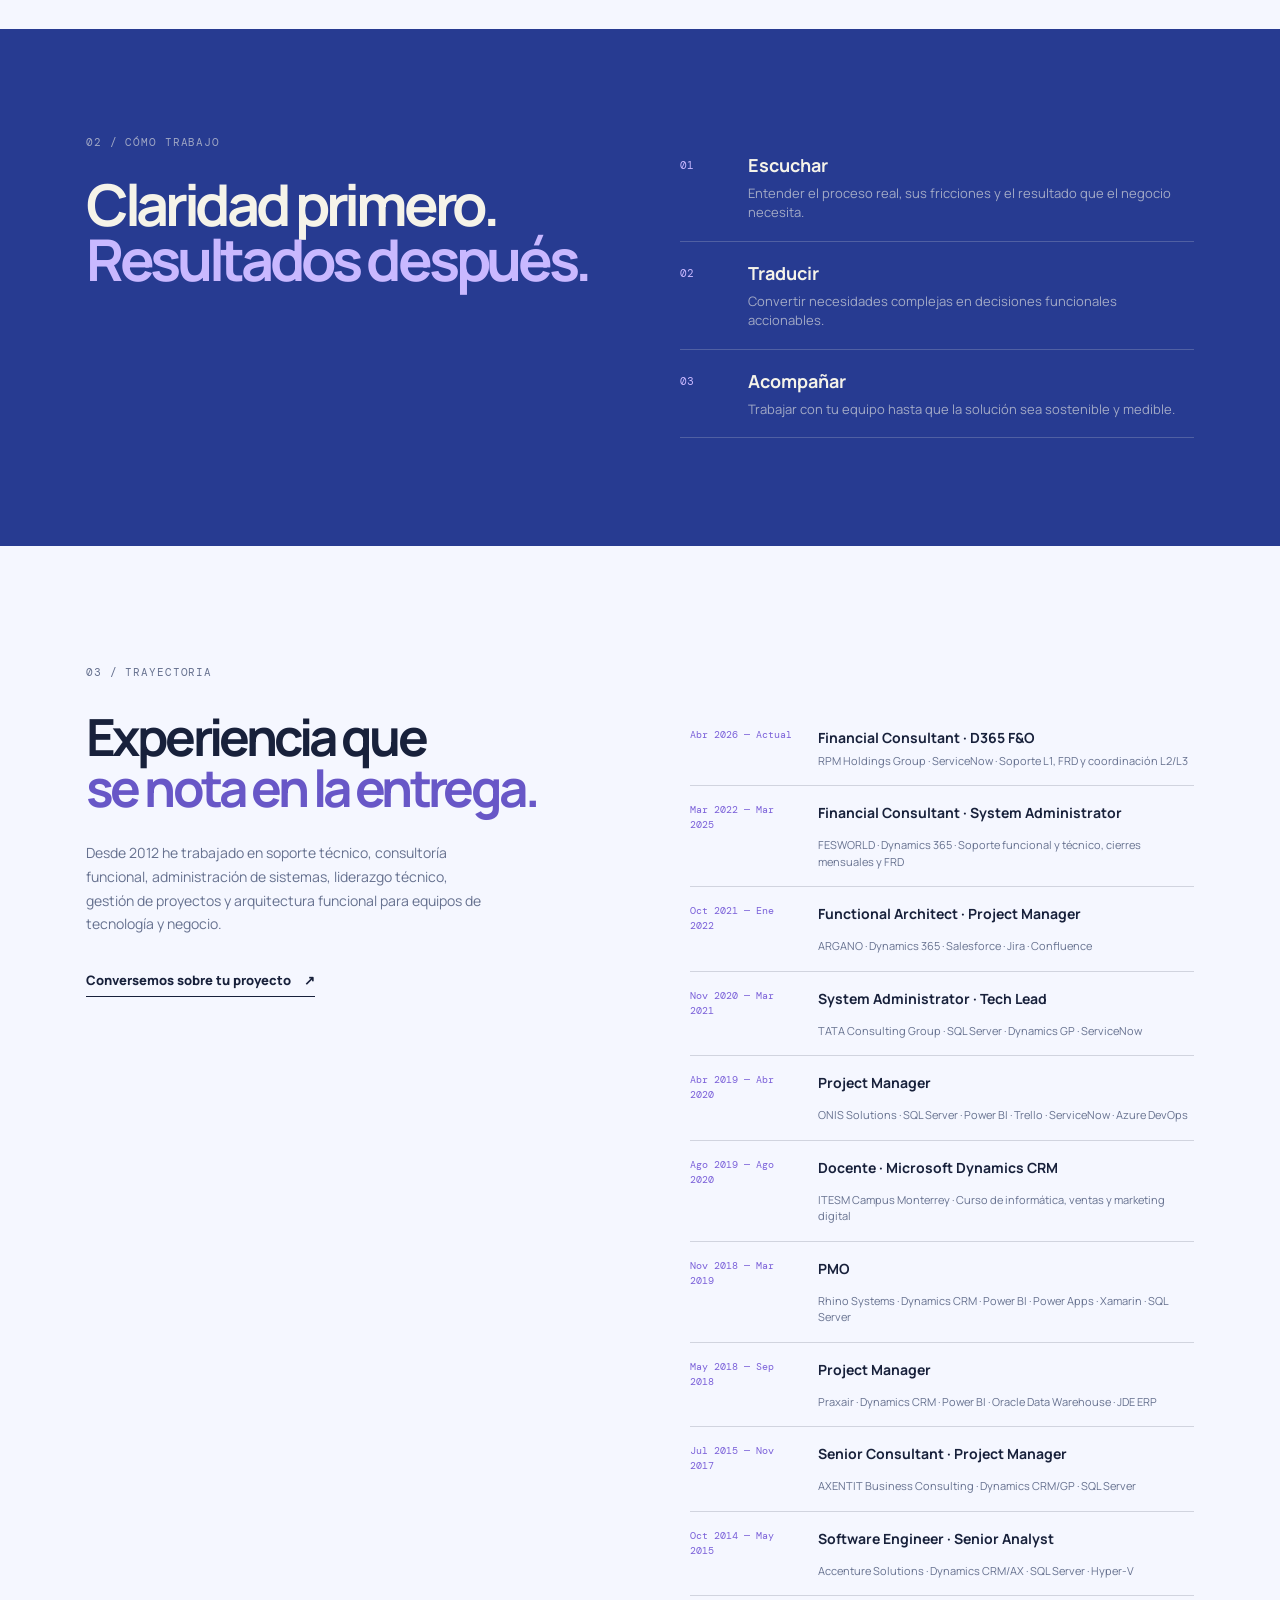
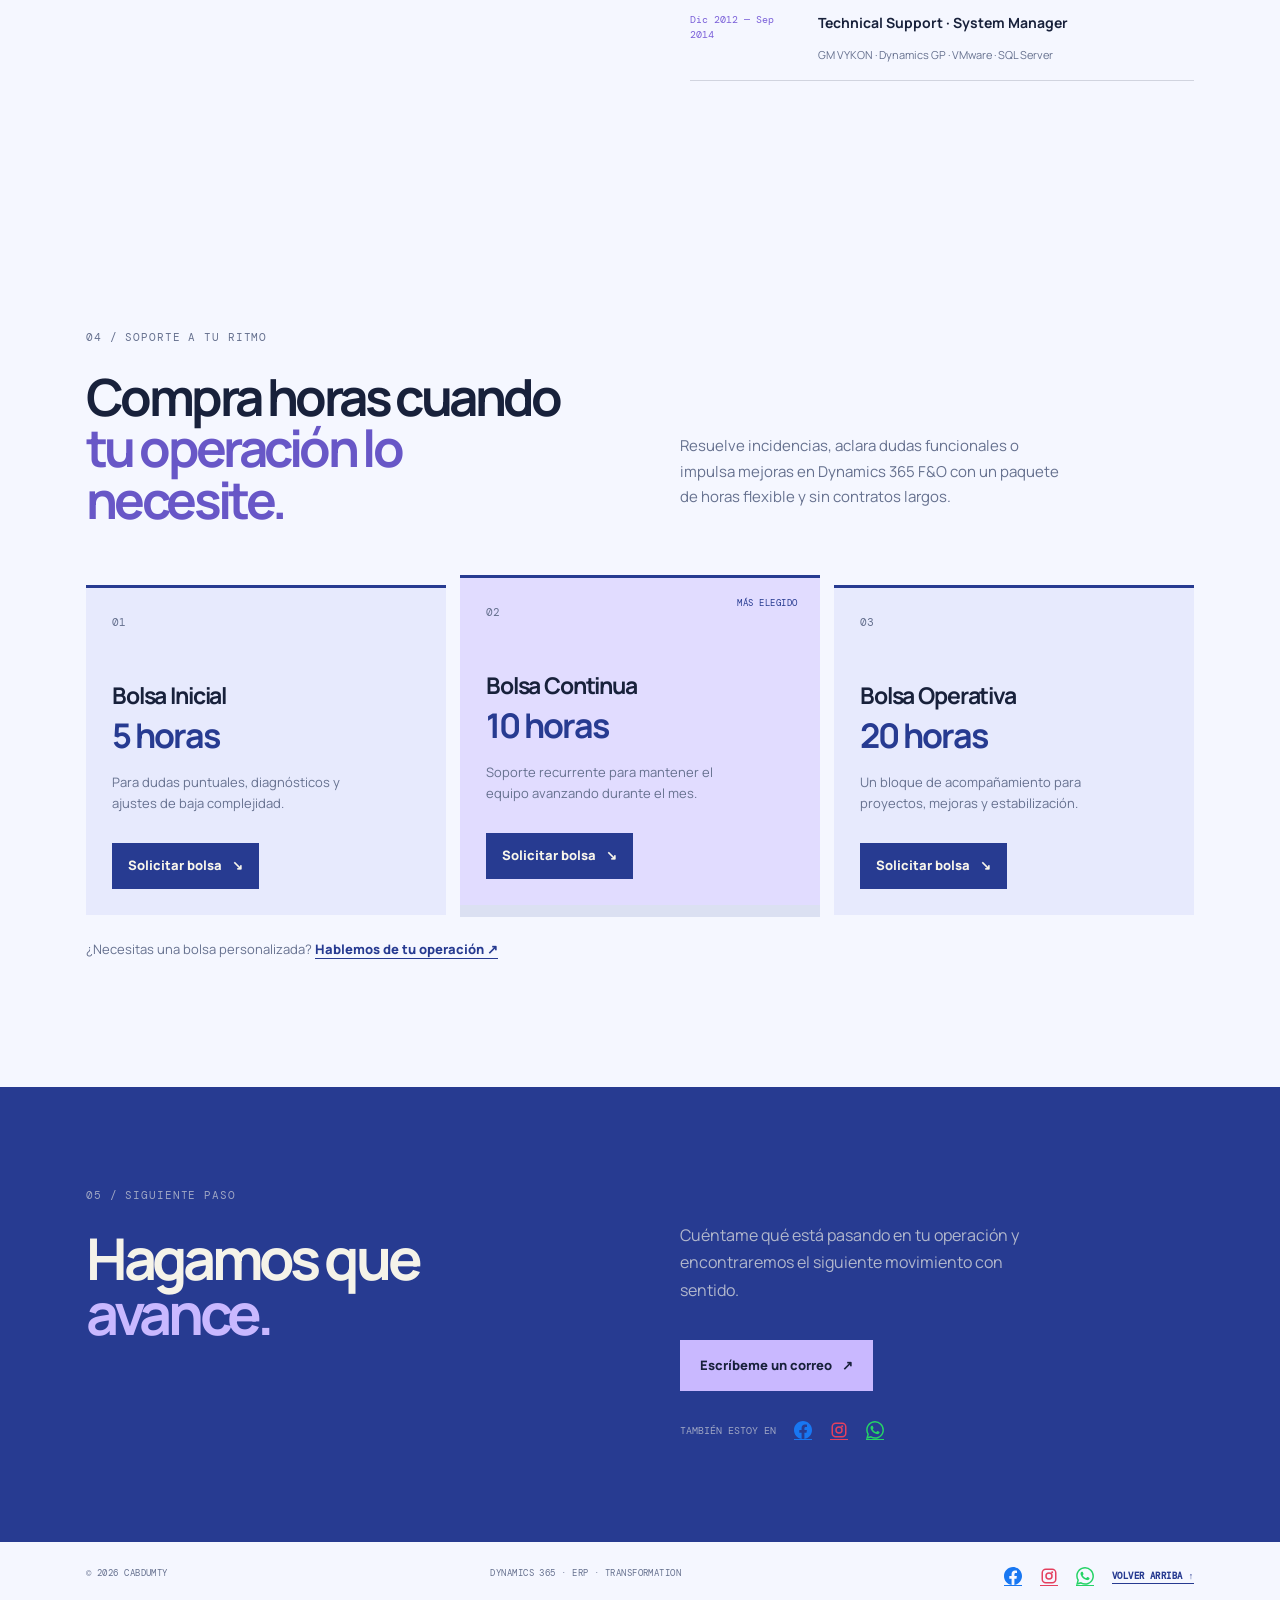
==== commit a88eb2ee: "Ajuste de branding corporativo" ====
--- a/index.html
+++ b/index.html
@@ -3,12 +3,36 @@
 <head>
   <meta charset="utf-8">
   <meta name="viewport" content="width=device-width, initial-scale=1">
-  <meta name="description" content="Consultoría funcional Dynamics 365 Finance &amp; Operations para operaciones globales, soporte y transformación ERP.">
-  <title>Sergio Caballero | Consultoría Dynamics 365 F&amp;O</title>
+  <meta name="description" content="CABDUMTY, consultoría funcional de Dynamics 365 Finance &amp; Operations. Soporte L1-L3, SCM, finanzas, diseño funcional y liderazgo de proyectos ERP.">
+  <meta name="author" content="CABDUMTY">
+  <meta name="robots" content="index, follow, max-image-preview:large">
+  <link rel="canonical" href="https://www.cabdumty.com/">
+  <meta property="og:type" content="website">
+  <meta property="og:locale" content="es_MX">
+  <meta property="og:url" content="https://www.cabdumty.com/">
+  <meta property="og:title" content="CABDUMTY | Consultoría Dynamics 365 F&amp;O">
+  <meta property="og:description" content="Consultoría funcional Dynamics 365 F&amp;O para operaciones globales, soporte y transformación ERP.">
+  <meta property="og:site_name" content="CABDUMTY Consulting">
+  <meta name="twitter:card" content="summary">
+  <meta name="twitter:title" content="CABDUMTY | Consultoría Dynamics 365 F&amp;O">
+  <meta name="twitter:description" content="Soporte, diseño funcional y liderazgo de proyectos Dynamics 365 F&amp;O.">
+  <title>CABDUMTY | Consultoría Dynamics 365 F&amp;O</title>
   <link rel="preconnect" href="https://fonts.googleapis.com">
   <link rel="preconnect" href="https://fonts.gstatic.com" crossorigin>
   <link href="https://fonts.googleapis.com/css2?family=DM+Mono:wght@400;500&amp;family=Manrope:wght@400;500;600;700;800&amp;display=swap" rel="stylesheet">
   <link rel="stylesheet" href="styles.css">
+  <script type="application/ld+json">
+    {
+      "@context":"https://schema.org",
+      "@type":"ProfessionalService",
+      "name":"CABDUMTY Consulting",
+      "url":"https://www.cabdumty.com/",
+      "email":"sergiocaballero2@icloud.com",
+      "areaServed":"Worldwide",
+      "founder":{"@type":"Person","name":"CABDUMTY","jobTitle":"Consultor funcional Dynamics 365 F&O"},
+      "sameAs":["https://www.facebook.com/","https://www.instagram.com/","https://wa.me/528115727606"]
+    }
+  </script>
   <style>
     :root{--ink:#18213b;--muted:#66718f;--paper:#f5f7ff;--cream:#e7eafd;--lime:#c9b8ff;--line:rgba(24,33,59,.16);--dark:#273b91;--orange:#7b61d9}
     .brand-mark,.nav-cta,.button-dark{background:var(--dark)}
@@ -73,7 +97,7 @@
 </head>
 <body>
   <header class="site-header">
-    <a class="brand" href="#top" aria-label="Sergio Caballero inicio"><span class="brand-mark">SC</span><span>Sergio Caballero</span></a>
+    <a class="brand" href="#top" aria-label="CABDUMTY inicio"><span class="brand-mark">CB</span><span>CABDUMTY</span></a>
     <nav aria-label="Navegación principal">
       <a href="#expertise">Expertise</a>
       <a href="#approach">Enfoque</a>
@@ -88,7 +112,7 @@
         <p class="eyebrow"><span class="status-dot"></span> Consultor independiente · Monterrey / Global</p>
         <h1>Ordeno la complejidad de tus <em>operaciones.</em></h1>
         <p class="hero-lede">Consultoría funcional para equipos que necesitan que Dynamics 365 Finance &amp; Operations trabaje a favor del negocio, desde el diagnóstico hasta la adopción.</p>
-        <div class="hero-actions"><a class="button button-dark" href="#contact">Agenda una conversación <span>↗</span></a><a class="text-link" href="#expertise">Conoce mi experiencia <span>↓</span></a></div>
+        <div class="hero-actions"><a class="button button-dark" href="#contact">Agenda una conversación <span>↗</span></a><a class="text-link" href="#expertise">Conoce nuestra experiencia <span>↓</span></a></div>
       </div>
       <div class="hero-aside" aria-label="Resumen profesional">
         <div class="orbit-card"><span class="orbit-label">Focus / 01</span><strong>Dynamics<br>365 F&amp;O</strong><span class="orbit-note">Functional architecture<br>+ delivery leadership</span></div>
@@ -139,11 +163,11 @@
 
     <section id="contact" class="contact-band"><div class="section-wrap contact-layout"><div><div class="section-kicker light">05 / Siguiente paso</div><h2>Hagamos que<br><em>avance.</em></h2></div><div><p>Cuéntame qué está pasando en tu operación y encontraremos el siguiente movimiento con sentido.</p><a class="button button-light" href="mailto:sergiocaballero2@icloud.com">Escríbeme un correo <span>↗</span></a><div class="social-links"><span>También estoy en</span><a href="https://www.facebook.com/" target="_blank" rel="noreferrer" aria-label="Facebook"><svg class="social-icon" viewBox="0 0 24 24" aria-hidden="true"><path d="M24 12.07C24 5.4 18.63 0 12 0S0 5.4 0 12.07c0 6.02 4.39 11.02 10.13 11.93v-8.44H7.08v-3.49h3.05V9.41c0-3.03 1.79-4.71 4.53-4.71 1.31 0 2.68.24 2.68.24v2.97h-1.51c-1.49 0-1.96.93-1.96 1.88v2.26h3.33l-.53 3.49h-2.8V24C19.61 23.09 24 18.09 24 12.07z"/></svg><span class="sr-only">Facebook</span></a><a href="https://www.instagram.com/" target="_blank" rel="noreferrer" aria-label="Instagram"><svg class="social-icon" viewBox="0 0 24 24" aria-hidden="true"><path d="M7.8 2h8.4A5.8 5.8 0 0 1 22 7.8v8.4a5.8 5.8 0 0 1-5.8 5.8H7.8A5.8 5.8 0 0 1 2 16.2V7.8A5.8 5.8 0 0 1 7.8 2zm-.2 2A3.6 3.6 0 0 0 4 7.6v8.8A3.6 3.6 0 0 0 7.6 20h8.8a3.6 3.6 0 0 0 3.6-3.6V7.6A3.6 3.6 0 0 0 16.4 4H7.6zm8.65 1.5a1.35 1.35 0 1 1 0 2.7 1.35 1.35 0 0 1 0-2.7zM12 7a5 5 0 1 1 0 10 5 5 0 0 1 0-10zm0 2a3 3 0 1 0 0 6 3 3 0 0 0 0-6z"/></svg><span class="sr-only">Instagram</span></a><a href="https://wa.me/528115727606?text=Hola%20Sergio%2C%20me%20interesa%20conocer%20tus%20servicios" target="_blank" rel="noreferrer" aria-label="WhatsApp"><svg class="social-icon" viewBox="0 0 24 24" aria-hidden="true"><path d="M20.5 3.5A11.8 11.8 0 0 0 12.08 0C5.55 0 .24 5.31.24 11.84c0 2.09.55 4.13 1.59 5.93L.14 24l6.38-1.67a11.84 11.84 0 0 0 5.56 1.41h.01c6.53 0 11.84-5.31 11.84-11.84 0-3.17-1.23-6.15-3.43-8.4zM12.09 21.7h-.01a9.83 9.83 0 0 1-5.01-1.37l-.36-.21-3.79.99 1.01-3.69-.23-.38a9.82 9.82 0 0 1-1.5-5.2C2.2 6.42 6.63 2 12.08 2a9.8 9.8 0 0 1 6.98 2.9 9.8 9.8 0 0 1 2.9 6.99c0 5.45-4.43 9.88-9.87 9.88zm5.42-7.39c-.3-.15-1.76-.87-2.03-.97-.27-.1-.47-.15-.67.15-.2.3-.77.97-.95 1.17-.17.2-.35.22-.65.07-.3-.15-1.27-.47-2.42-1.5-.89-.79-1.49-1.76-1.66-2.06-.17-.3-.02-.46.13-.61.14-.14.3-.35.45-.52.15-.17.2-.3.3-.5.1-.2.05-.37-.02-.52-.07-.15-.67-1.61-.92-2.2-.24-.58-.49-.5-.67-.51h-.57c-.2 0-.52.07-.8.37-.27.3-1.04 1.01-1.04 2.47s1.07 2.87 1.22 3.07c.15.2 2.1 3.21 5.08 4.5.71.31 1.26.49 1.69.63.71.23 1.36.2 1.87.12.57-.09 1.76-.72 2.01-1.41.25-.69.25-1.28.17-1.41-.07-.12-.27-.2-.57-.35z"/></svg><span class="sr-only">WhatsApp</span></a></div></div></div></section>
   </main>
-  <footer class="site-footer section-wrap"><span>© 2026 Sergio Caballero</span><span>Dynamics 365 · ERP · Transformation</span><div class="footer-socials"><a href="https://www.facebook.com/" target="_blank" rel="noreferrer" aria-label="Facebook"><svg class="social-icon" viewBox="0 0 24 24" aria-hidden="true"><path d="M24 12.07C24 5.4 18.63 0 12 0S0 5.4 0 12.07c0 6.02 4.39 11.02 10.13 11.93v-8.44H7.08v-3.49h3.05V9.41c0-3.03 1.79-4.71 4.53-4.71 1.31 0 2.68.24 2.68.24v2.97h-1.51c-1.49 0-1.96.93-1.96 1.88v2.26h3.33l-.53 3.49h-2.8V24C19.61 23.09 24 18.09 24 12.07z"/></svg><span class="sr-only">Facebook</span></a><a href="https://www.instagram.com/" target="_blank" rel="noreferrer" aria-label="Instagram"><svg class="social-icon" viewBox="0 0 24 24" aria-hidden="true"><path d="M7.8 2h8.4A5.8 5.8 0 0 1 22 7.8v8.4a5.8 5.8 0 0 1-5.8 5.8H7.8A5.8 5.8 0 0 1 2 16.2V7.8A5.8 5.8 0 0 1 7.8 2zm-.2 2A3.6 3.6 0 0 0 4 7.6v8.8A3.6 3.6 0 0 0 7.6 20h8.8a3.6 3.6 0 0 0 3.6-3.6V7.6A3.6 3.6 0 0 0 16.4 4H7.6zm8.65 1.5a1.35 1.35 0 1 1 0 2.7 1.35 1.35 0 0 1 0-2.7zM12 7a5 5 0 1 1 0 10 5 5 0 0 1 0-10zm0 2a3 3 0 1 0 0 6 3 3 0 0 0-0-6z"/></svg><span class="sr-only">Instagram</span></a><a href="https://wa.me/528115727606?text=Hola%20Sergio%2C%20me%20interesa%20conocer%20tus%20servicios" target="_blank" rel="noreferrer" aria-label="WhatsApp"><svg class="social-icon" viewBox="0 0 24 24" aria-hidden="true"><path d="M20.5 3.5A11.8 11.8 0 0 0 12.08 0C5.55 0 .24 5.31.24 11.84c0 2.09.55 4.13 1.59 5.93L.14 24l6.38-1.67a11.84 11.84 0 0 0 5.56 1.41h.01c6.53 0 11.84-5.31 11.84-11.84 0-3.17-1.23-6.15-3.43-8.4zM12.09 21.7h-.01a9.83 9.83 0 0 1-5.01-1.37l-.36-.21-3.79.99 1.01-3.69-.23-.38a9.82 9.82 0 0 1-1.5-5.2C2.2 6.42 6.63 2 12.08 2a9.8 9.8 0 0 1 6.98 2.9 9.8 9.8 0 0 1 2.9 6.99c0 5.45-4.43 9.88-9.87 9.88zm5.42-7.39c-.3-.15-1.76-.87-2.03-.97-.27-.1-.47-.15-.67.15-.2.3-.77.97-.95 1.17-.17.2-.35.22-.65.07-.3-.15-1.27-.47-2.42-1.5-.89-.79-1.49-1.76-1.66-2.06-.17-.3-.02-.46.13-.61.14-.14.3-.35.45-.52.15-.17.2-.3.3-.5.1-.2.05-.37-.02-.52-.07-.15-.67-1.61-.92-2.2-.24-.58-.49-.5-.67-.51h-.57c-.2 0-.52.07-.8.37-.27.3-1.04 1.01-1.04 2.47s1.07 2.87 1.22 3.07c.15.2 2.1 3.21 5.08 4.5.71.31 1.26.49 1.69.63.71.23 1.36.2 1.87.12.57-.09 1.76-.72 2.01-1.41.25-.69.25-1.28.17-1.41-.07-.12-.27-.2-.57-.35z"/></svg><span class="sr-only">WhatsApp</span></a><a href="#top">Volver arriba ↑</a></div></footer>
+  <footer class="site-footer section-wrap"><span>© 2026 CABDUMTY</span><span>Dynamics 365 · ERP · Transformation</span><div class="footer-socials"><a href="https://www.facebook.com/" target="_blank" rel="noreferrer" aria-label="Facebook"><svg class="social-icon" viewBox="0 0 24 24" aria-hidden="true"><path d="M24 12.07C24 5.4 18.63 0 12 0S0 5.4 0 12.07c0 6.02 4.39 11.02 10.13 11.93v-8.44H7.08v-3.49h3.05V9.41c0-3.03 1.79-4.71 4.53-4.71 1.31 0 2.68.24 2.68.24v2.97h-1.51c-1.49 0-1.96.93-1.96 1.88v2.26h3.33l-.53 3.49h-2.8V24C19.61 23.09 24 18.09 24 12.07z"/></svg><span class="sr-only">Facebook</span></a><a href="https://www.instagram.com/" target="_blank" rel="noreferrer" aria-label="Instagram"><svg class="social-icon" viewBox="0 0 24 24" aria-hidden="true"><path d="M7.8 2h8.4A5.8 5.8 0 0 1 22 7.8v8.4a5.8 5.8 0 0 1-5.8 5.8H7.8A5.8 5.8 0 0 1 2 16.2V7.8A5.8 5.8 0 0 1 7.8 2zm-.2 2A3.6 3.6 0 0 0 4 7.6v8.8A3.6 3.6 0 0 0 7.6 20h8.8a3.6 3.6 0 0 0 3.6-3.6V7.6A3.6 3.6 0 0 0 16.4 4H7.6zm8.65 1.5a1.35 1.35 0 1 1 0 2.7 1.35 1.35 0 0 1 0-2.7zM12 7a5 5 0 1 1 0 10 5 5 0 0 1 0-10zm0 2a3 3 0 1 0 0 6 3 3 0 0 0-0-6z"/></svg><span class="sr-only">Instagram</span></a><a href="https://wa.me/528115727606?text=Hola%20Sergio%2C%20me%20interesa%20conocer%20tus%20servicios" target="_blank" rel="noreferrer" aria-label="WhatsApp"><svg class="social-icon" viewBox="0 0 24 24" aria-hidden="true"><path d="M20.5 3.5A11.8 11.8 0 0 0 12.08 0C5.55 0 .24 5.31.24 11.84c0 2.09.55 4.13 1.59 5.93L.14 24l6.38-1.67a11.84 11.84 0 0 0 5.56 1.41h.01c6.53 0 11.84-5.31 11.84-11.84 0-3.17-1.23-6.15-3.43-8.4zM12.09 21.7h-.01a9.83 9.83 0 0 1-5.01-1.37l-.36-.21-3.79.99 1.01-3.69-.23-.38a9.82 9.82 0 0 1-1.5-5.2C2.2 6.42 6.63 2 12.08 2a9.8 9.8 0 0 1 6.98 2.9 9.8 9.8 0 0 1 2.9 6.99c0 5.45-4.43 9.88-9.87 9.88zm5.42-7.39c-.3-.15-1.76-.87-2.03-.97-.27-.1-.47-.15-.67.15-.2.3-.77.97-.95 1.17-.17.2-.35.22-.65.07-.3-.15-1.27-.47-2.42-1.5-.89-.79-1.49-1.76-1.66-2.06-.17-.3-.02-.46.13-.61.14-.14.3-.35.45-.52.15-.17.2-.3.3-.5.1-.2.05-.37-.02-.52-.07-.15-.67-1.61-.92-2.2-.24-.58-.49-.5-.67-.51h-.57c-.2 0-.52.07-.8.37-.27.3-1.04 1.01-1.04 2.47s1.07 2.87 1.22 3.07c.15.2 2.1 3.21 5.08 4.5.71.31 1.26.49 1.69.63.71.23 1.36.2 1.87.12.57-.09 1.76-.72 2.01-1.41.25-.69.25-1.28.17-1.41-.07-.12-.27-.2-.57-.35z"/></svg><span class="sr-only">WhatsApp</span></a><a href="#top">Volver arriba ↑</a></div></footer>
   <button class="chat-launcher" type="button" aria-label="Abrir asistente de soporte" aria-expanded="false"><span aria-hidden="true">✦</span><span class="chat-launcher-label">¿Hablamos?</span></button>
-  <aside class="chat-widget" aria-label="Asistente de Sergio Caballero" aria-hidden="true">
-    <div class="chat-header"><div><span class="chat-status"><i></i> En línea</span><strong>Asistente Sergio</strong></div><button class="chat-close" type="button" aria-label="Cerrar asistente">×</button></div>
-    <div class="chat-messages" aria-live="polite"><div class="chat-message bot-message">Hola, soy el asistente de Sergio. Puedo orientarte sobre soporte Dynamics 365, bolsas de horas y formas de pago.</div><div class="chat-quick-actions"><button type="button" data-question="¿Qué incluye el soporte?">Soporte</button><button type="button" data-question="¿Qué bolsa de horas me conviene?">Bolsas de horas</button><button type="button" data-question="¿Cómo puedo pagar?">Formas de pago</button></div></div>
+  <aside class="chat-widget" aria-label="Asistente de CABDUMTY" aria-hidden="true">
+    <div class="chat-header"><div><span class="chat-status"><i></i> En línea</span><strong>Asistente CABDUMTY</strong></div><button class="chat-close" type="button" aria-label="Cerrar asistente">×</button></div>
+    <div class="chat-messages" aria-live="polite"><div class="chat-message bot-message">Hola, soy el asistente de CABDUMTY. Puedo orientarte sobre soporte Dynamics 365, bolsas de horas y formas de pago.</div><div class="chat-quick-actions"><button type="button" data-question="¿Qué incluye el soporte?">Soporte</button><button type="button" data-question="¿Qué bolsa de horas me conviene?">Bolsas de horas</button><button type="button" data-question="¿Cómo puedo pagar?">Formas de pago</button></div></div>
     <form class="chat-form"><label class="sr-only" for="chat-input">Escribe tu pregunta</label><input id="chat-input" type="text" placeholder="Escribe tu pregunta..." autocomplete="off"><button type="submit" aria-label="Enviar mensaje">↗</button></form>
   </aside>
   <script>
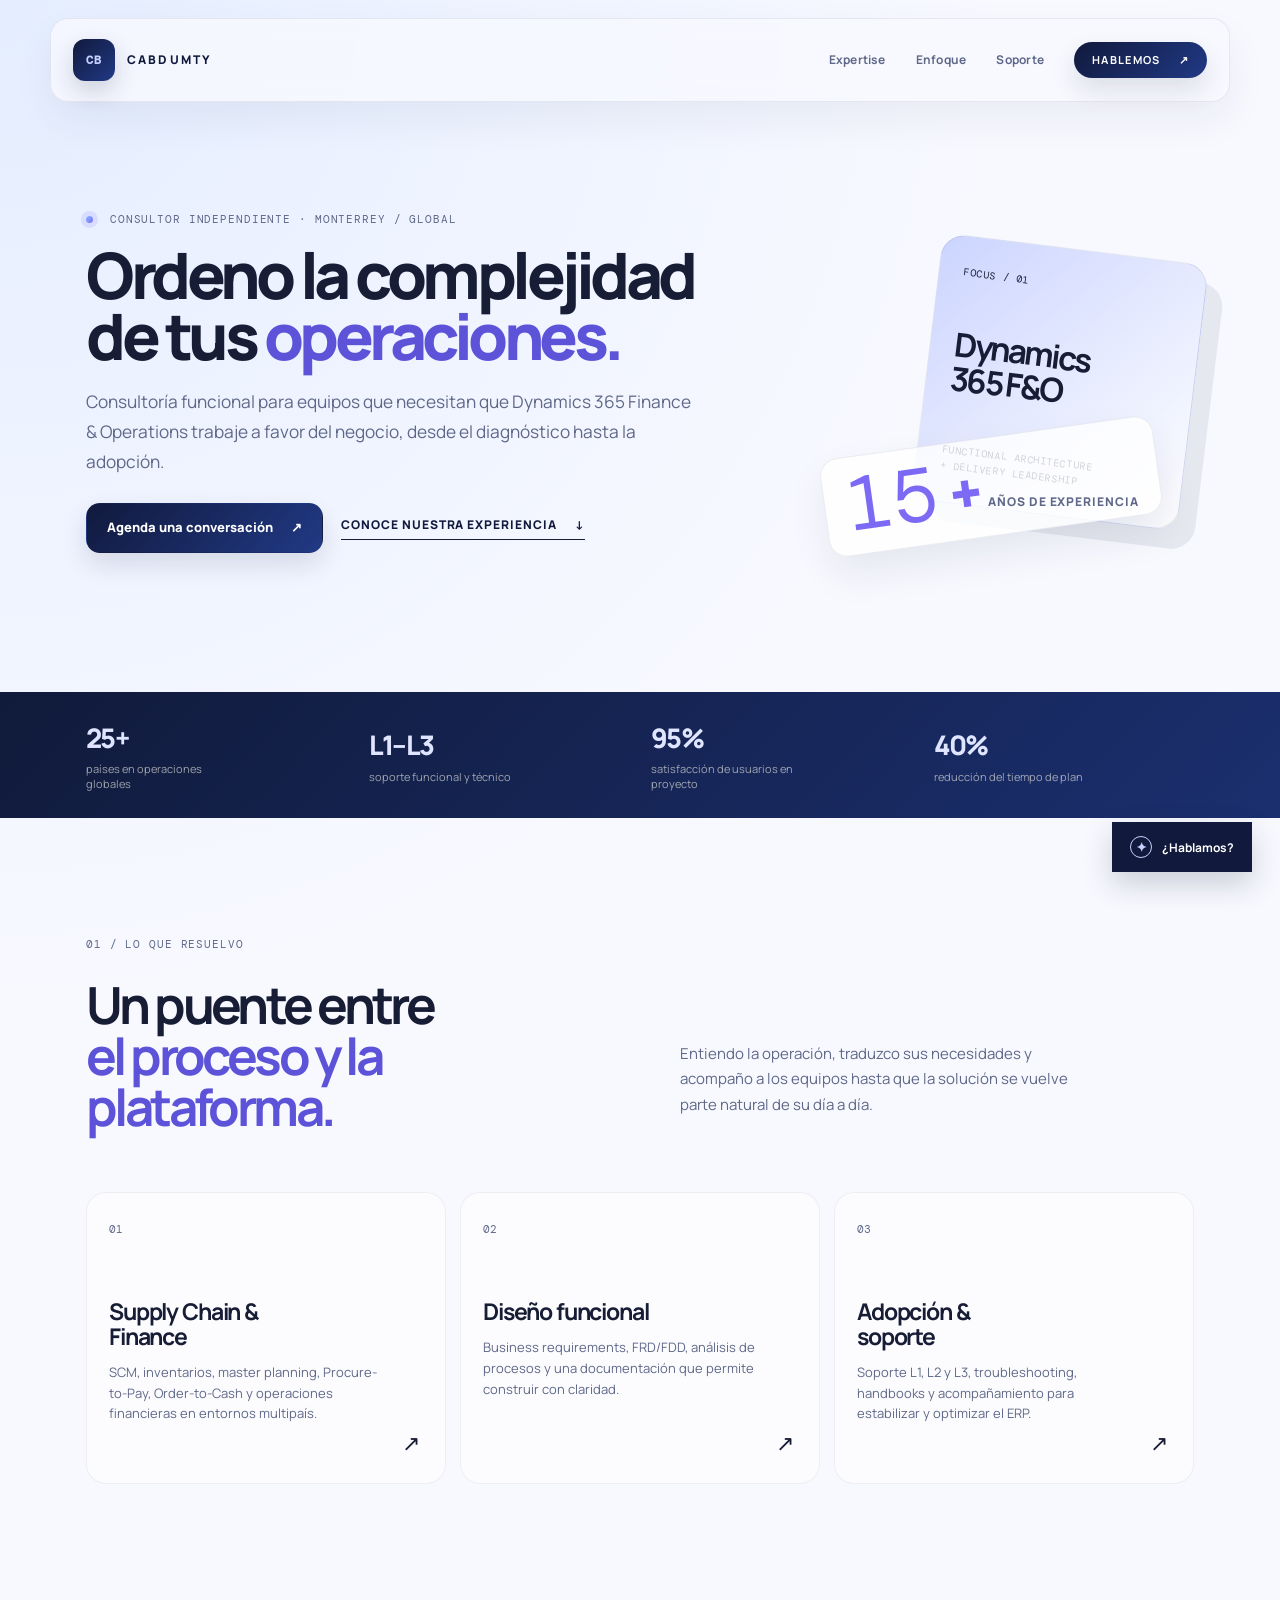
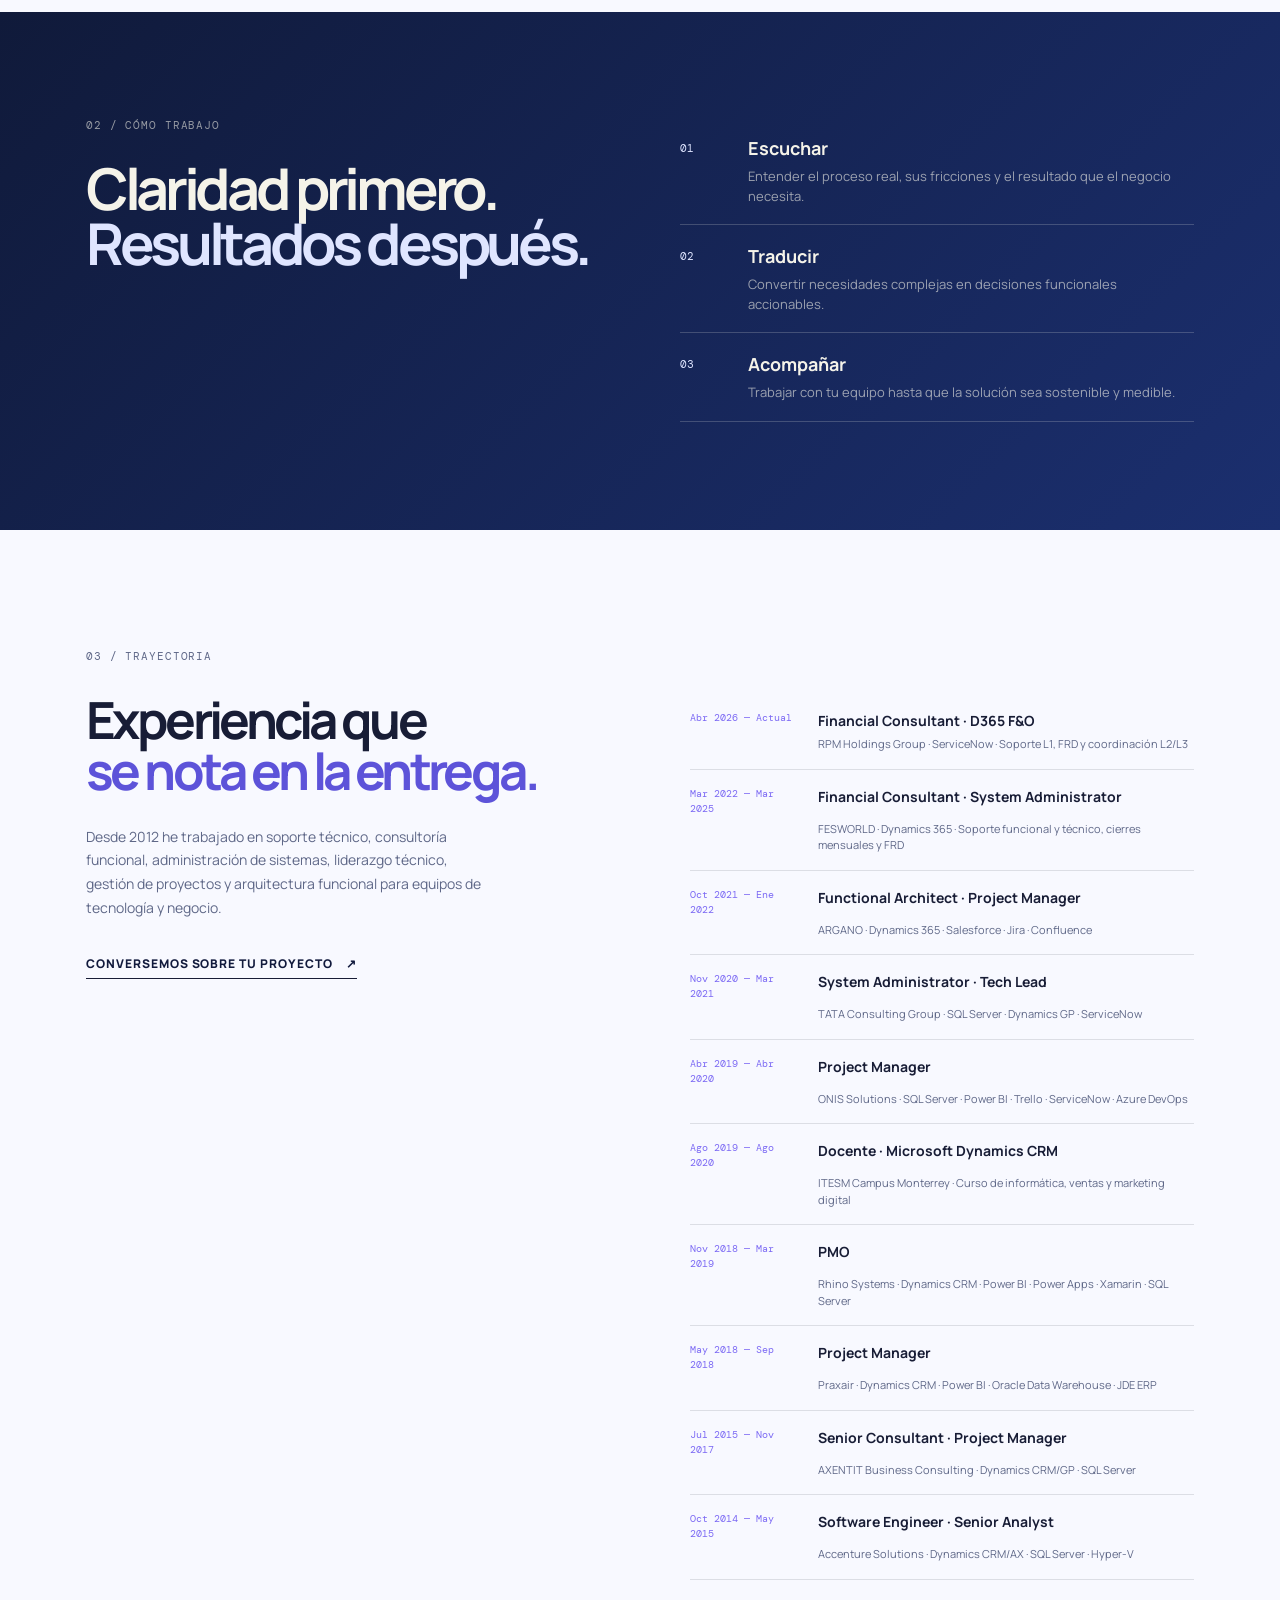
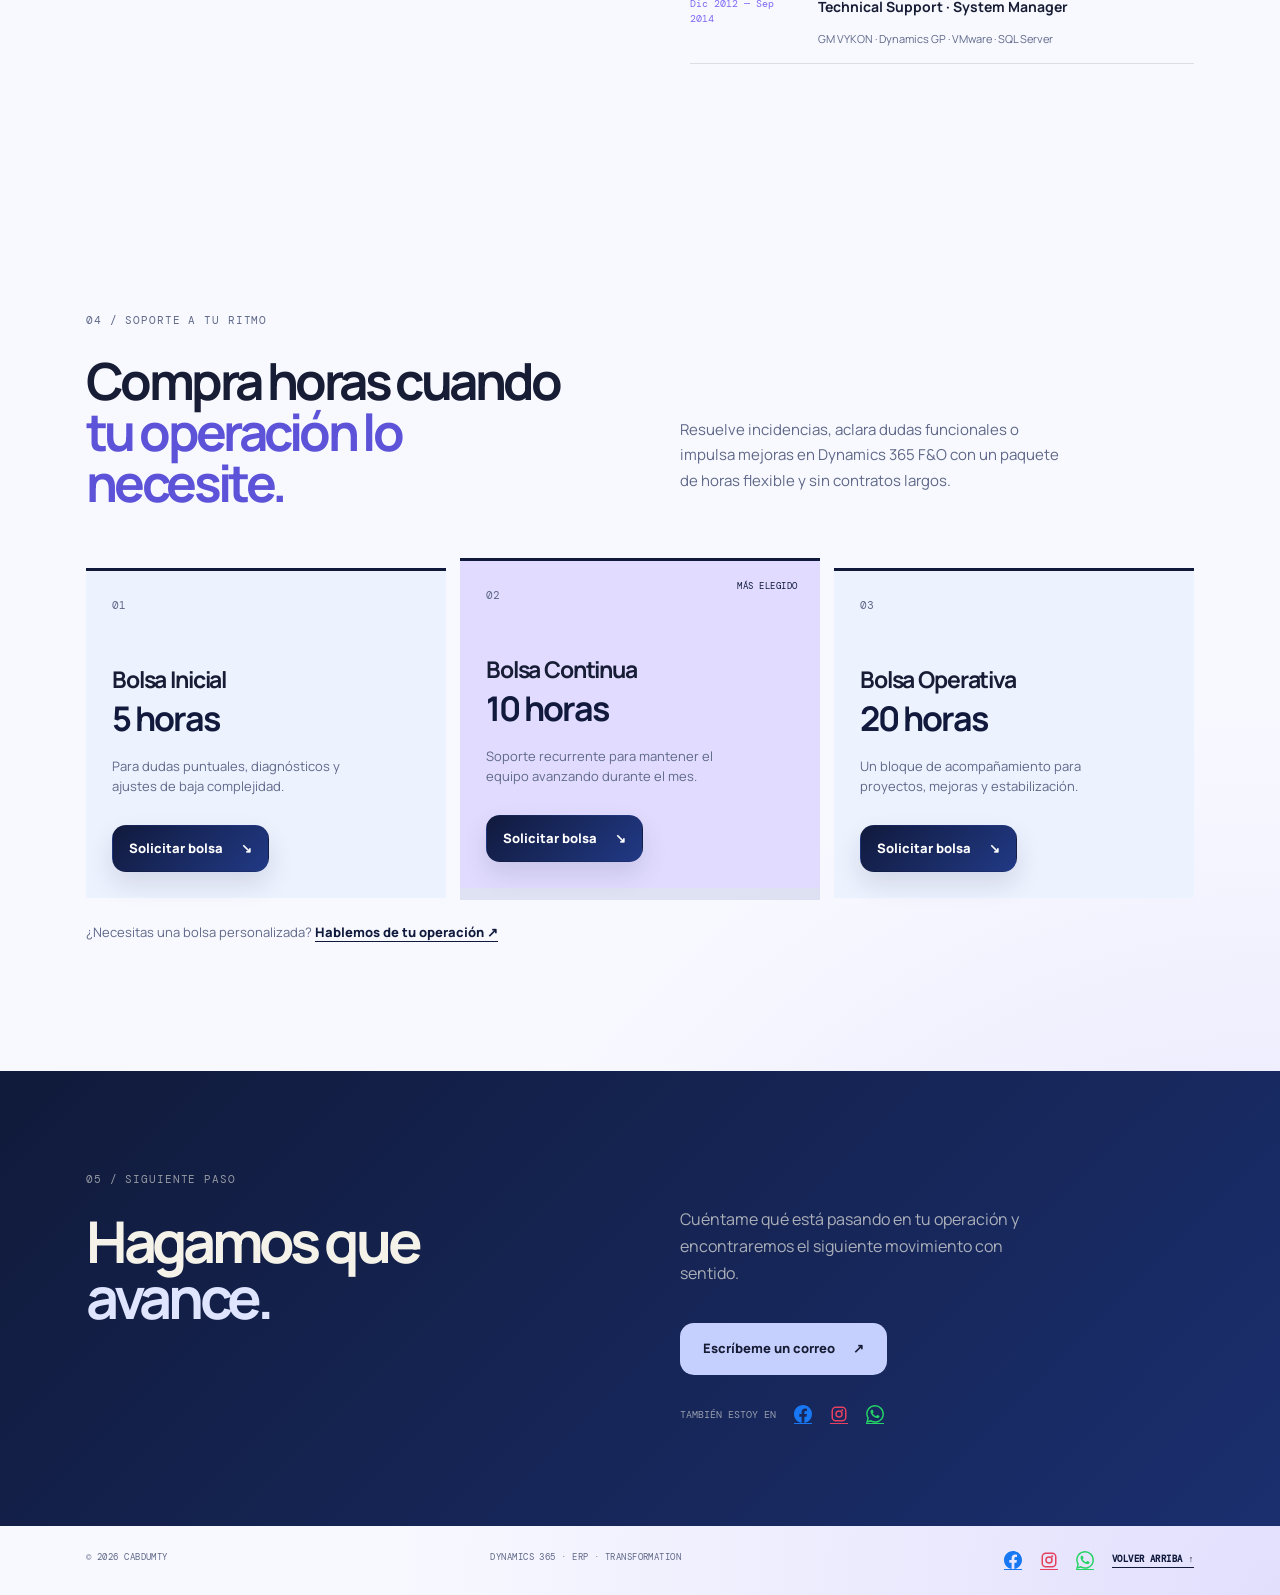
==== commit 29866175: "Premiumiza branding y diseño visual" ====
--- a/index.html
+++ b/index.html
@@ -34,16 +34,38 @@
     }
   </script>
   <style>
-    :root{--ink:#18213b;--muted:#66718f;--paper:#f5f7ff;--cream:#e7eafd;--lime:#c9b8ff;--line:rgba(24,33,59,.16);--dark:#273b91;--orange:#7b61d9}
-    .brand-mark,.nav-cta,.button-dark{background:var(--dark)}
-    .brand-mark{color:var(--lime)}
-    h1 em,h2 em{color:#6857c7}
-    .status-dot{background:var(--orange);box-shadow:0 0 0 5px rgba(123,97,217,.15)}
-    .orbit-card{background:var(--lime);box-shadow:18px 18px 0 var(--cream)}
-    .proof-strip,.approach-band,.contact-band{background:var(--dark)}
-    .proof-number,.steps li>span,.approach-layout h2 em,.contact-layout h2 em{color:var(--lime)}
-    .expertise-grid article{border-top-color:var(--dark)}
-    .expertise-grid article:hover{background:var(--lime)}
+    :root{--ink:#181d36;--muted:#5f6888;--paper:#f8f9ff;--cream:#edf2ff;--lime:#c6d0ff;--line:rgba(18,24,44,.12);--dark:#111a3d;--orange:#7c6af4;--brand-2:#8ab8ff;--soft:#eff3ff;--hero-glow:rgba(124,106,244,.18)}
+    body{margin:0;background:radial-gradient(circle at top left, rgba(138,184,255,.18), transparent 20%),radial-gradient(circle at bottom right, rgba(124,106,244,.18), transparent 18%),var(--paper);color:var(--ink);font-family:'Manrope',sans-serif;line-height:1.5}
+    a{text-decoration:none}
+    .site-header{position:sticky;top:0;z-index:40;display:flex;align-items:center;justify-content:space-between;max-width:1180px;margin:18px auto 0;padding:12px 22px;background:rgba(248,249,255,.8);border:1px solid rgba(17,26,61,.08);backdrop-filter:blur(12px);border-radius:18px;box-shadow:0 18px 40px rgba(17,26,61,.06)}
+    .brand{display:inline-flex;align-items:center;gap:12px;color:var(--dark);font-size:12px;font-weight:800;letter-spacing:.18em;text-transform:uppercase}
+    .brand-mark,.nav-cta,.button-dark{background:linear-gradient(135deg,var(--dark),#213985)}
+    .brand-mark{display:grid;place-items:center;width:42px;height:42px;border-radius:12px;color:var(--lime);font-size:12px;font-weight:800;letter-spacing:.08em;box-shadow:0 10px 24px rgba(17,26,61,.18)}
+    .nav-cta,.button-dark{color:#fff;box-shadow:0 12px 26px rgba(17,26,61,.12)}
+    nav{display:flex;align-items:center;gap:22px}
+    nav a{color:var(--muted);font-size:12px;font-weight:700;letter-spacing:.02em}
+    .nav-cta{display:inline-flex;align-items:center;gap:8px;padding:10px 18px;border-radius:999px;font-size:11px;text-transform:uppercase;letter-spacing:.12em}
+    .hero{padding-top:44px}
+    .hero-copy h1{font-size:clamp(2.7rem,5vw,5.2rem);line-height:.96;letter-spacing:-.07em;margin:16px 0 20px}
+    .hero-lede{max-width:620px;font-size:1.08rem;color:var(--muted);line-height:1.75}
+    .hero-actions{display:flex;align-items:center;gap:18px;flex-wrap:wrap;margin-top:26px}
+    .button,.text-link{display:inline-flex;align-items:center;gap:8px;font-weight:800}
+    .button{padding:15px 22px;border-radius:14px;border:1px solid transparent;transition:transform .2s ease,box-shadow .2s ease}
+    .button:hover,.nav-cta:hover,.chat-launcher:hover{transform:translateY(-1px)}
+    .button-dark{padding:14px 20px;border-radius:14px}
+    .text-link{color:var(--dark);font-size:12px;letter-spacing:.08em;text-transform:uppercase}
+    .hero-aside{display:flex;flex-direction:column;align-items:flex-end;gap:22px}
+    .orbit-card{padding:28px 24px;background:linear-gradient(135deg,rgba(198,208,255,.9),rgba(255,255,255,.85));border:1px solid rgba(17,26,61,.08);border-radius:24px;box-shadow:18px 18px 0 rgba(17,26,61,.08)}
+    .year-stamp{display:flex;align-items:flex-end;gap:10px;padding:18px 22px;background:rgba(255,255,255,.8);border:1px solid rgba(17,26,61,.08);border-radius:18px;box-shadow:0 18px 38px rgba(17,26,61,.08)}
+    .year-stamp span{font-size:52px;line-height:1;letter-spacing:-.08em;color:var(--orange);font-weight:800}
+    .year-stamp small{display:block;color:var(--muted);font-size:12px;letter-spacing:.08em;text-transform:uppercase}
+    h1 em,h2 em{color:#5d53d9}
+    .status-dot{background:linear-gradient(135deg,#8ab8ff,#7c6af4);box-shadow:0 0 0 5px rgba(124,106,244,.15)}
+    .proof-strip,.approach-band,.contact-band{background:linear-gradient(135deg,#101a3a,#1b2f6f)}
+    .proof-grid{gap:22px}
+    .proof-number,.steps li>span,.approach-layout h2 em,.contact-layout h2 em{color:#dfe5ff}
+    .expertise-grid article{border-top-color:var(--dark);border-radius:20px;background:rgba(255,255,255,.54);border:1px solid rgba(17,26,61,.06);padding:22px;transition:transform .2s ease,border-color .2s ease,box-shadow .2s ease}
+    .expertise-grid article:hover{background:linear-gradient(135deg,#edf2ff,#dce7ff);transform:translateY(-4px);box-shadow:0 16px 30px rgba(17,26,61,.08)}
     .support-grid{display:grid;grid-template-columns:repeat(3,1fr);gap:14px}
     .support-plan{position:relative;min-height:330px;padding:26px;background:var(--cream);border-top:3px solid var(--dark);display:flex;flex-direction:column}
     .support-plan h3{margin:48px 0 4px;font-size:23px;letter-spacing:-.05em}
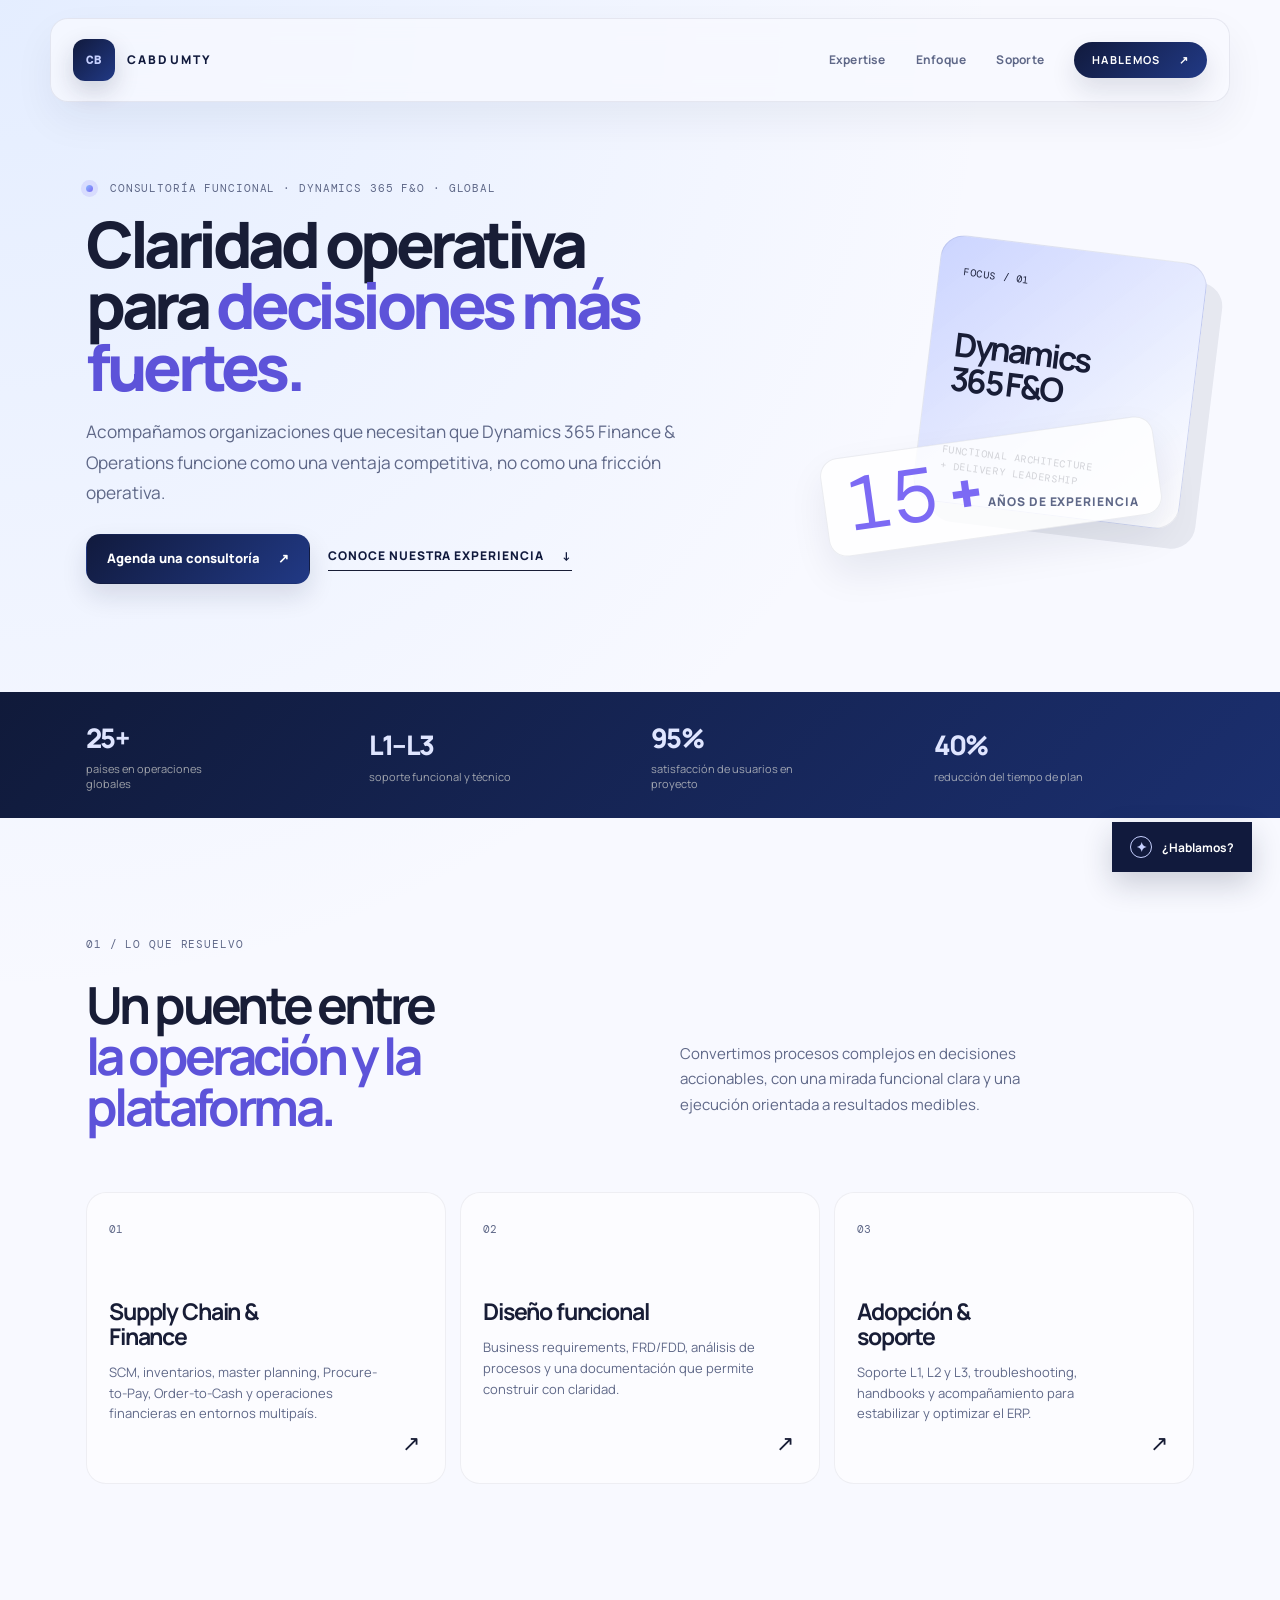
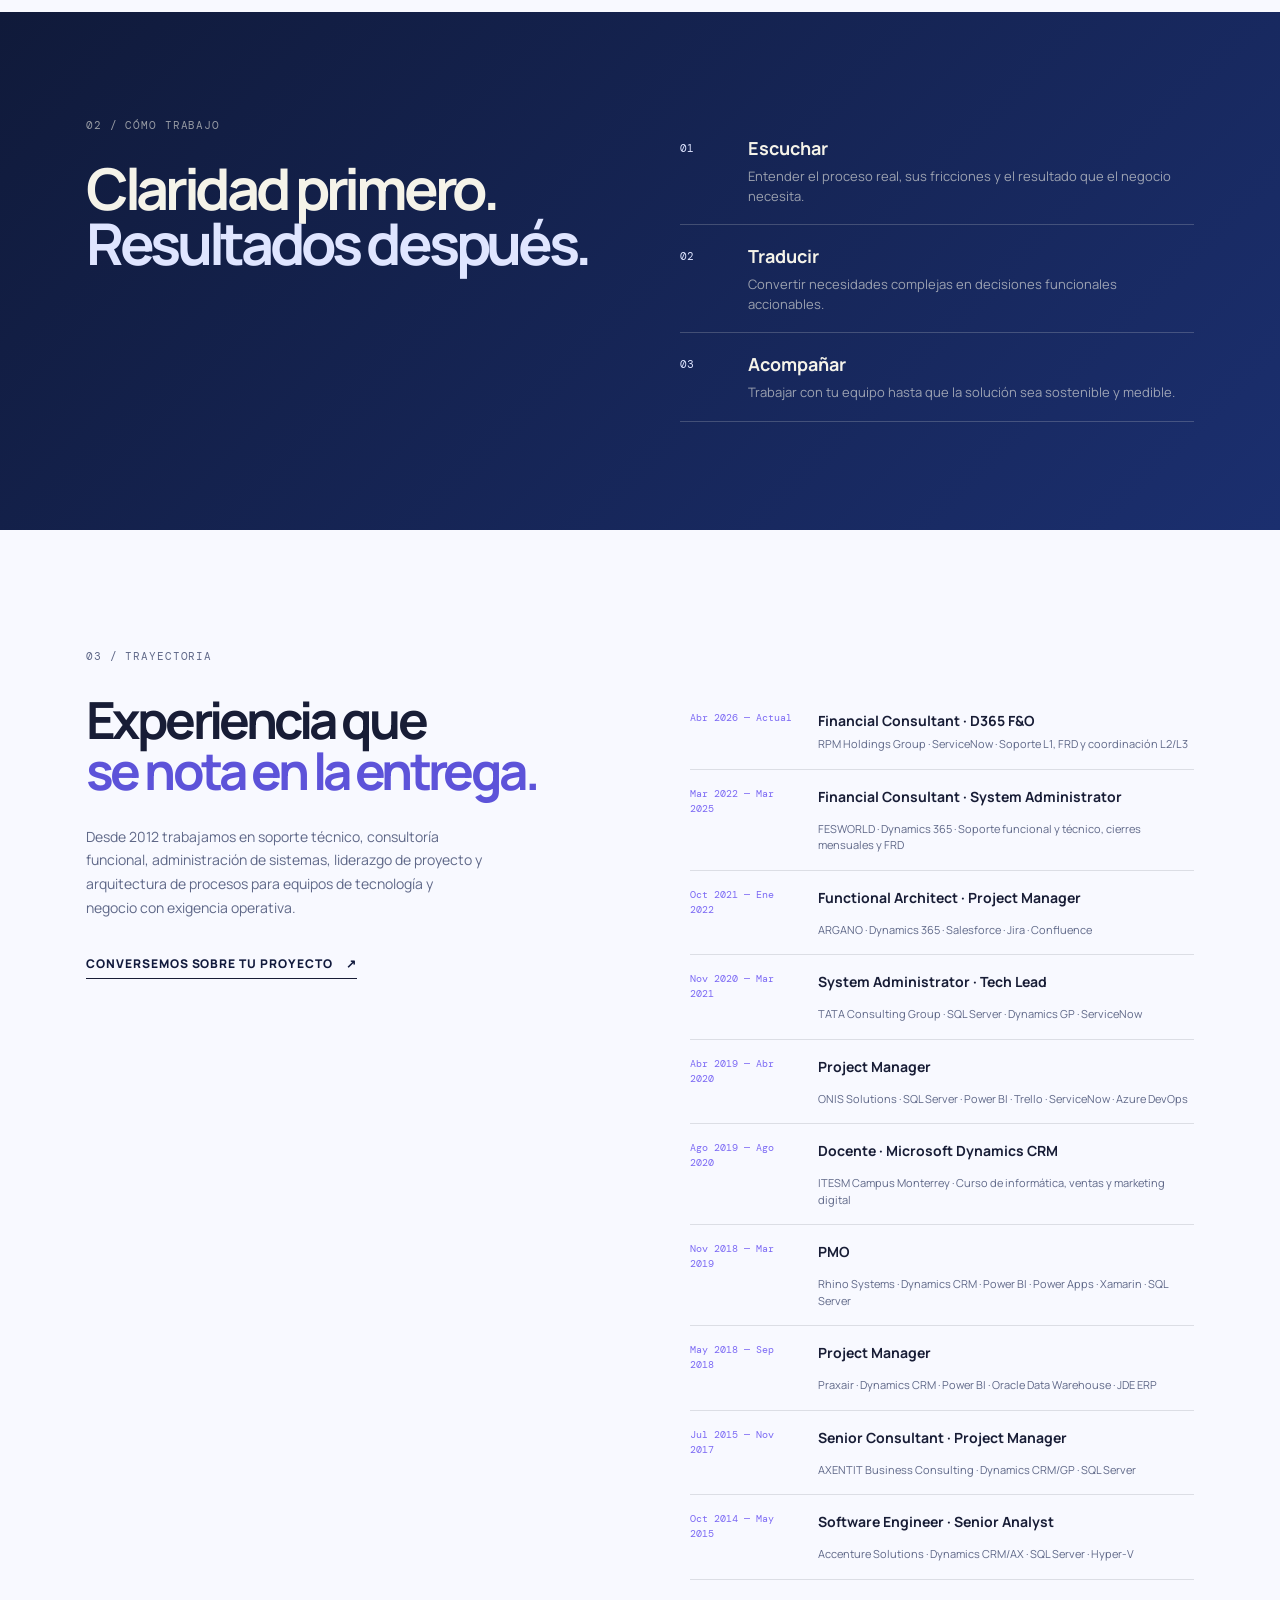
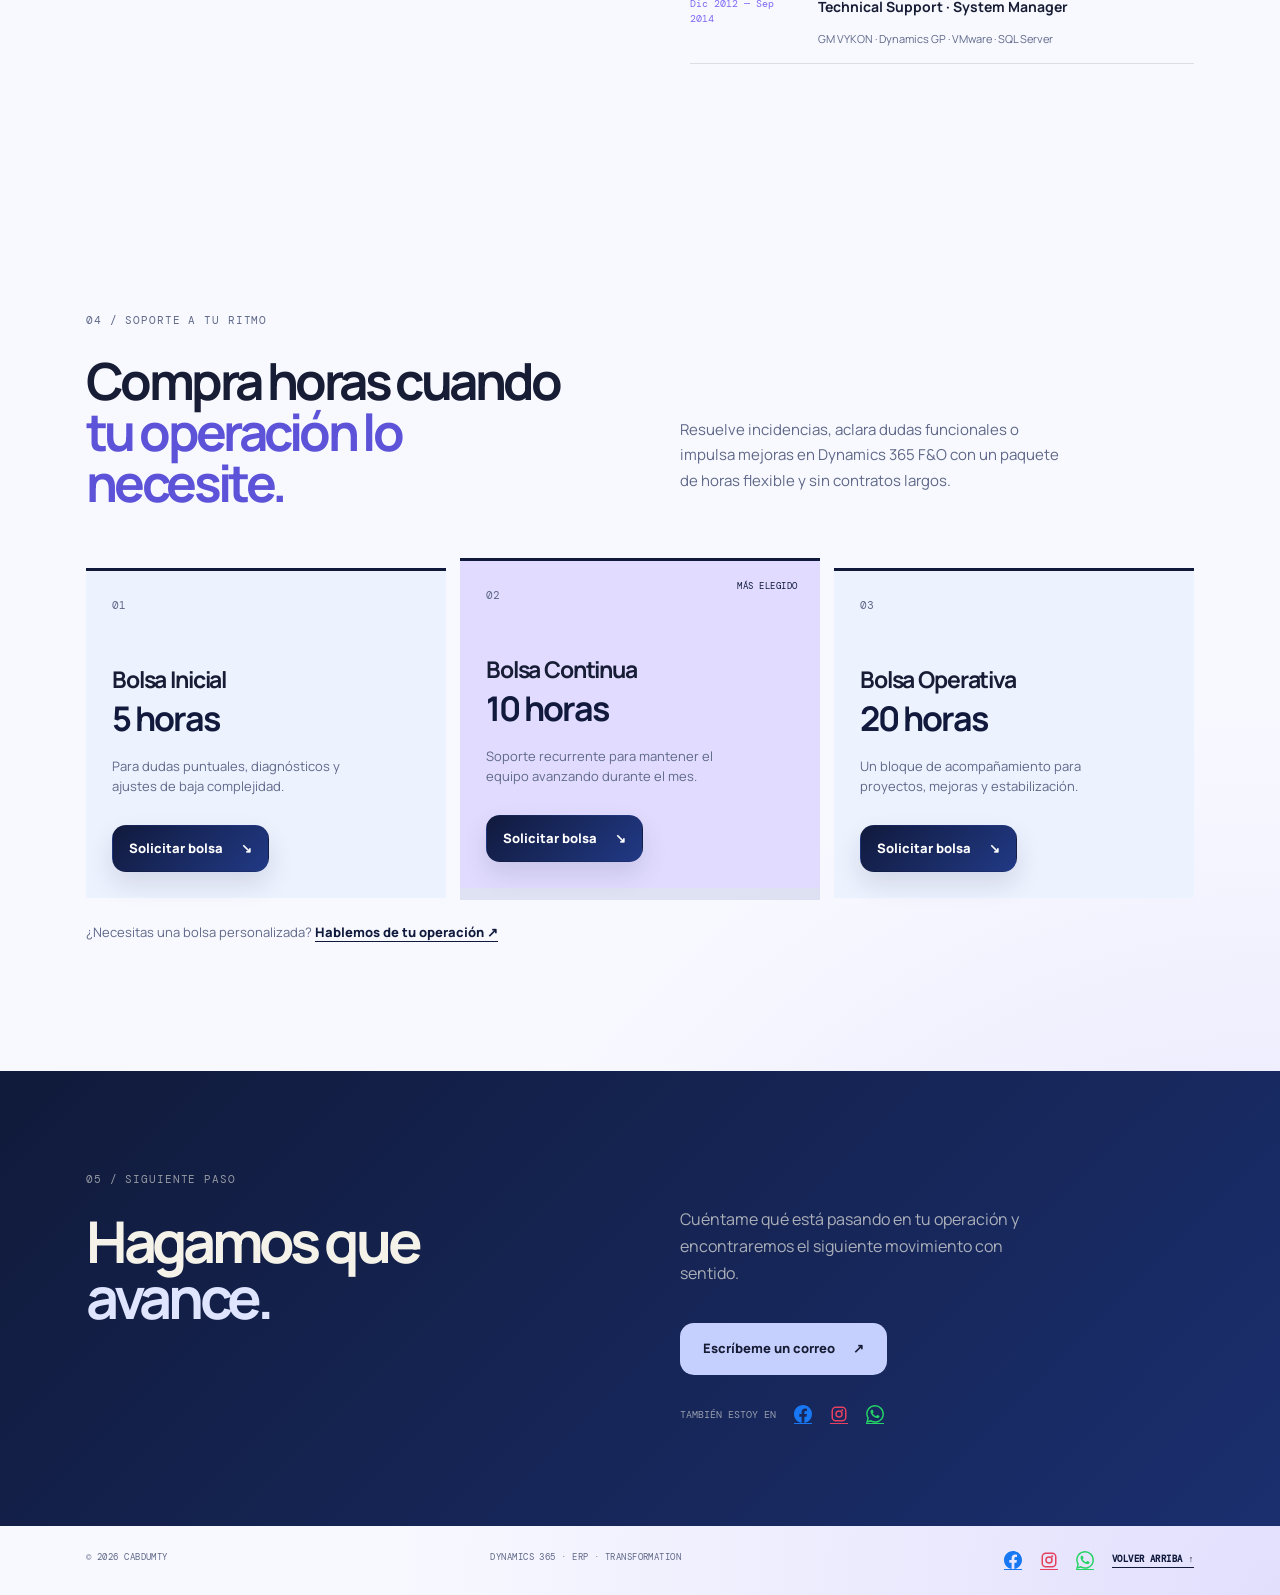
==== commit f9a25e04: "Refina propuesta comercial B2B" ====
--- a/index.html
+++ b/index.html
@@ -131,10 +131,10 @@
   <main id="top">
     <section class="hero section-wrap">
       <div class="hero-copy">
-        <p class="eyebrow"><span class="status-dot"></span> Consultor independiente · Monterrey / Global</p>
-        <h1>Ordeno la complejidad de tus <em>operaciones.</em></h1>
-        <p class="hero-lede">Consultoría funcional para equipos que necesitan que Dynamics 365 Finance &amp; Operations trabaje a favor del negocio, desde el diagnóstico hasta la adopción.</p>
-        <div class="hero-actions"><a class="button button-dark" href="#contact">Agenda una conversación <span>↗</span></a><a class="text-link" href="#expertise">Conoce nuestra experiencia <span>↓</span></a></div>
+        <p class="eyebrow"><span class="status-dot"></span> Consultoría funcional · Dynamics 365 F&amp;O · Global</p>
+        <h1>Claridad operativa para <em>decisiones más fuertes.</em></h1>
+        <p class="hero-lede">Acompañamos organizaciones que necesitan que Dynamics 365 Finance &amp; Operations funcione como una ventaja competitiva, no como una fricción operativa.</p>
+        <div class="hero-actions"><a class="button button-dark" href="#contact">Agenda una consultoría <span>↗</span></a><a class="text-link" href="#expertise">Conoce nuestra experiencia <span>↓</span></a></div>
       </div>
       <div class="hero-aside" aria-label="Resumen profesional">
         <div class="orbit-card"><span class="orbit-label">Focus / 01</span><strong>Dynamics<br>365 F&amp;O</strong><span class="orbit-note">Functional architecture<br>+ delivery leadership</span></div>
@@ -146,7 +146,7 @@
 
     <section id="expertise" class="section-wrap content-section">
       <div class="section-kicker">01 / Lo que resuelvo</div>
-      <div class="section-heading"><h2>Un puente entre<br><em>el proceso y la plataforma.</em></h2><p>Entiendo la operación, traduzco sus necesidades y acompaño a los equipos hasta que la solución se vuelve parte natural de su día a día.</p></div>
+      <div class="section-heading"><h2>Un puente entre<br><em>la operación y la plataforma.</em></h2><p>Convertimos procesos complejos en decisiones accionables, con una mirada funcional clara y una ejecución orientada a resultados medibles.</p></div>
       <div class="expertise-grid"><article><span class="card-index">01</span><h3>Supply Chain &amp; Finance</h3><p>SCM, inventarios, master planning, Procure-to-Pay, Order-to-Cash y operaciones financieras en entornos multipaís.</p><span class="card-arrow">↗</span></article><article><span class="card-index">02</span><h3>Diseño funcional</h3><p>Business requirements, FRD/FDD, análisis de procesos y una documentación que permite construir con claridad.</p><span class="card-arrow">↗</span></article><article><span class="card-index">03</span><h3>Adopción &amp; soporte</h3><p>Soporte L1, L2 y L3, troubleshooting, handbooks y acompañamiento para estabilizar y optimizar el ERP.</p><span class="card-arrow">↗</span></article></div>
     </section>
 
@@ -155,7 +155,7 @@
     <section class="section-wrap content-section experience">
       <div class="section-kicker">03 / Trayectoria</div>
       <div class="experience-layout">
-        <div><h2>Experiencia que<br><em>se nota en la entrega.</em></h2><p>Desde 2012 he trabajado en soporte técnico, consultoría funcional, administración de sistemas, liderazgo técnico, gestión de proyectos y arquitectura funcional para equipos de tecnología y negocio.</p><a class="text-link" href="#contact">Conversemos sobre tu proyecto <span>↗</span></a></div>
+        <div><h2>Experiencia que<br><em>se nota en la entrega.</em></h2><p>Desde 2012 trabajamos en soporte técnico, consultoría funcional, administración de sistemas, liderazgo de proyecto y arquitectura de procesos para equipos de tecnología y negocio con exigencia operativa.</p><a class="text-link" href="#contact">Conversemos sobre tu proyecto <span>↗</span></a></div>
         <div class="timeline">
           <div><span>Abr 2026 — Actual</span><strong>Financial Consultant · D365 F&amp;O</strong><small>RPM Holdings Group · ServiceNow · Soporte L1, FRD y coordinación L2/L3</small></div>
           <div><span>Mar 2022 — Mar 2025</span><strong>Financial Consultant · System Administrator</strong><small>FESWORLD · Dynamics 365 · Soporte funcional y técnico, cierres mensuales y FRD</small></div>
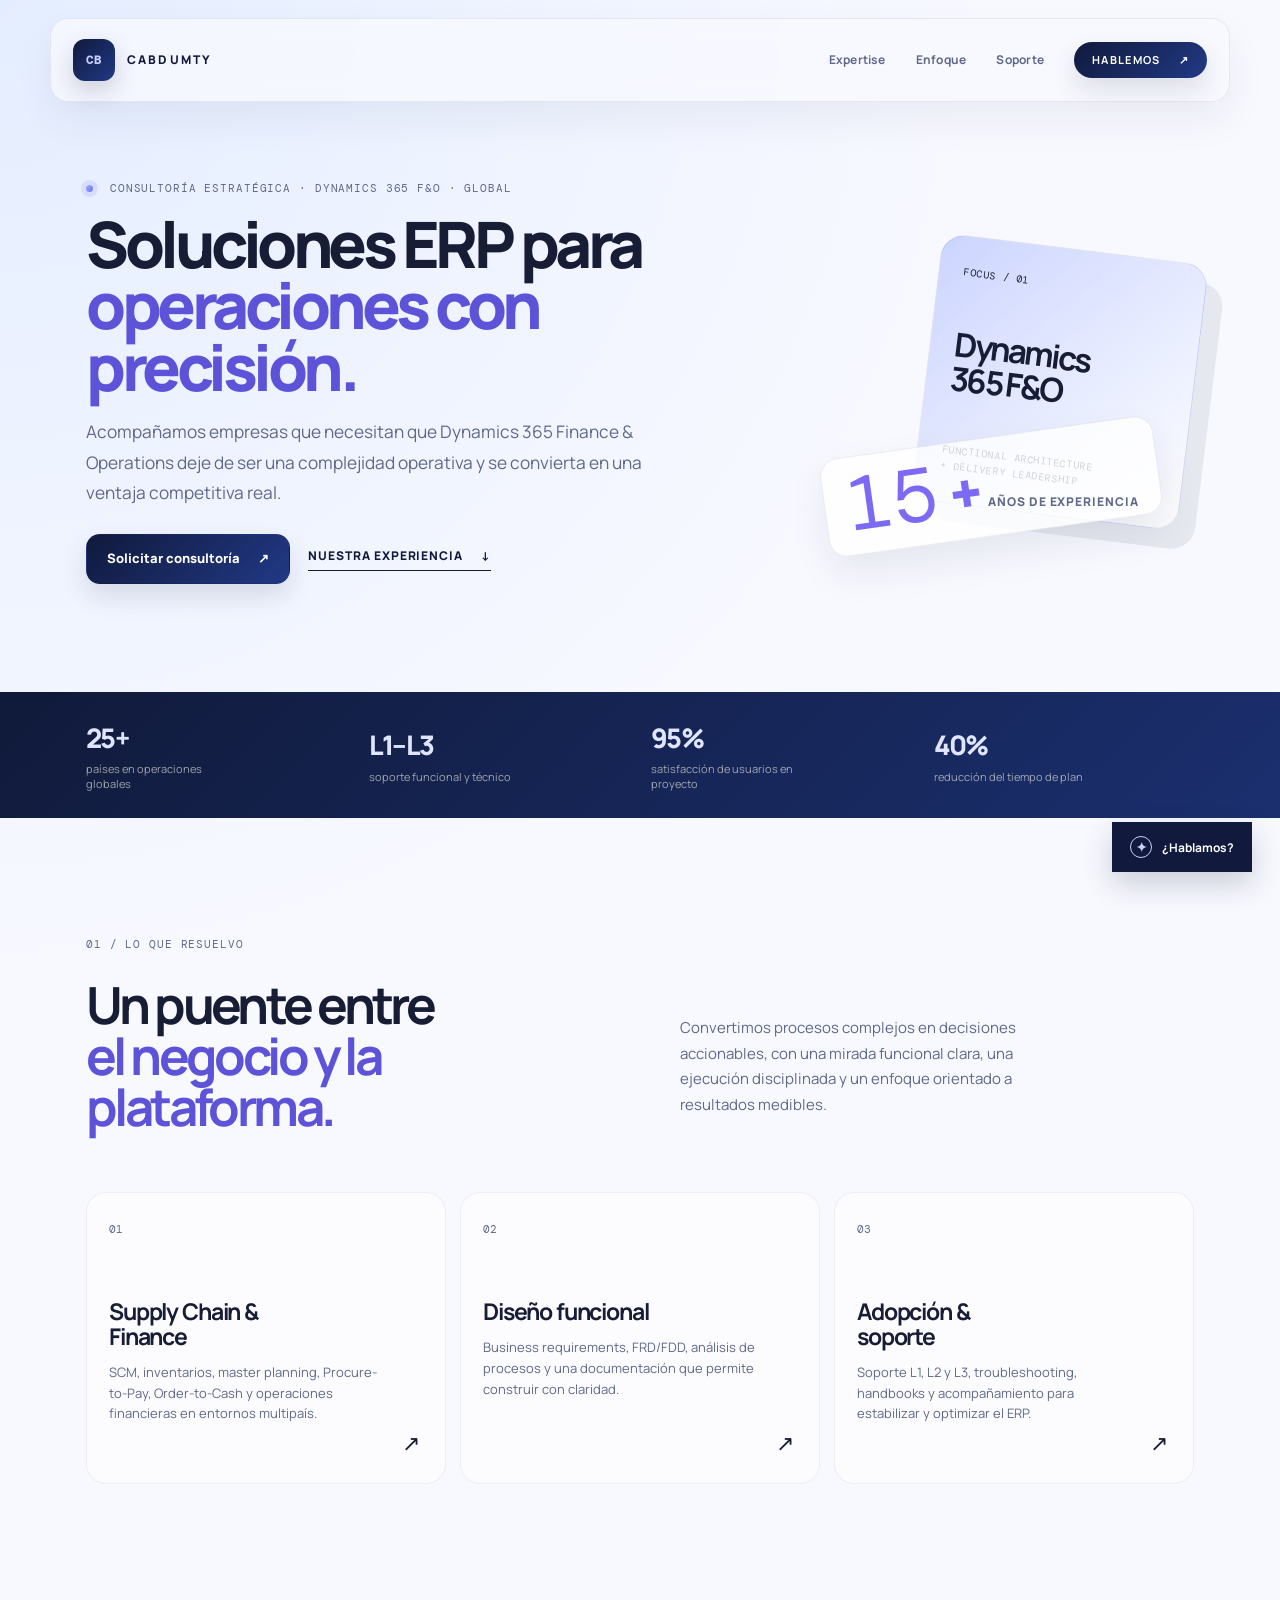
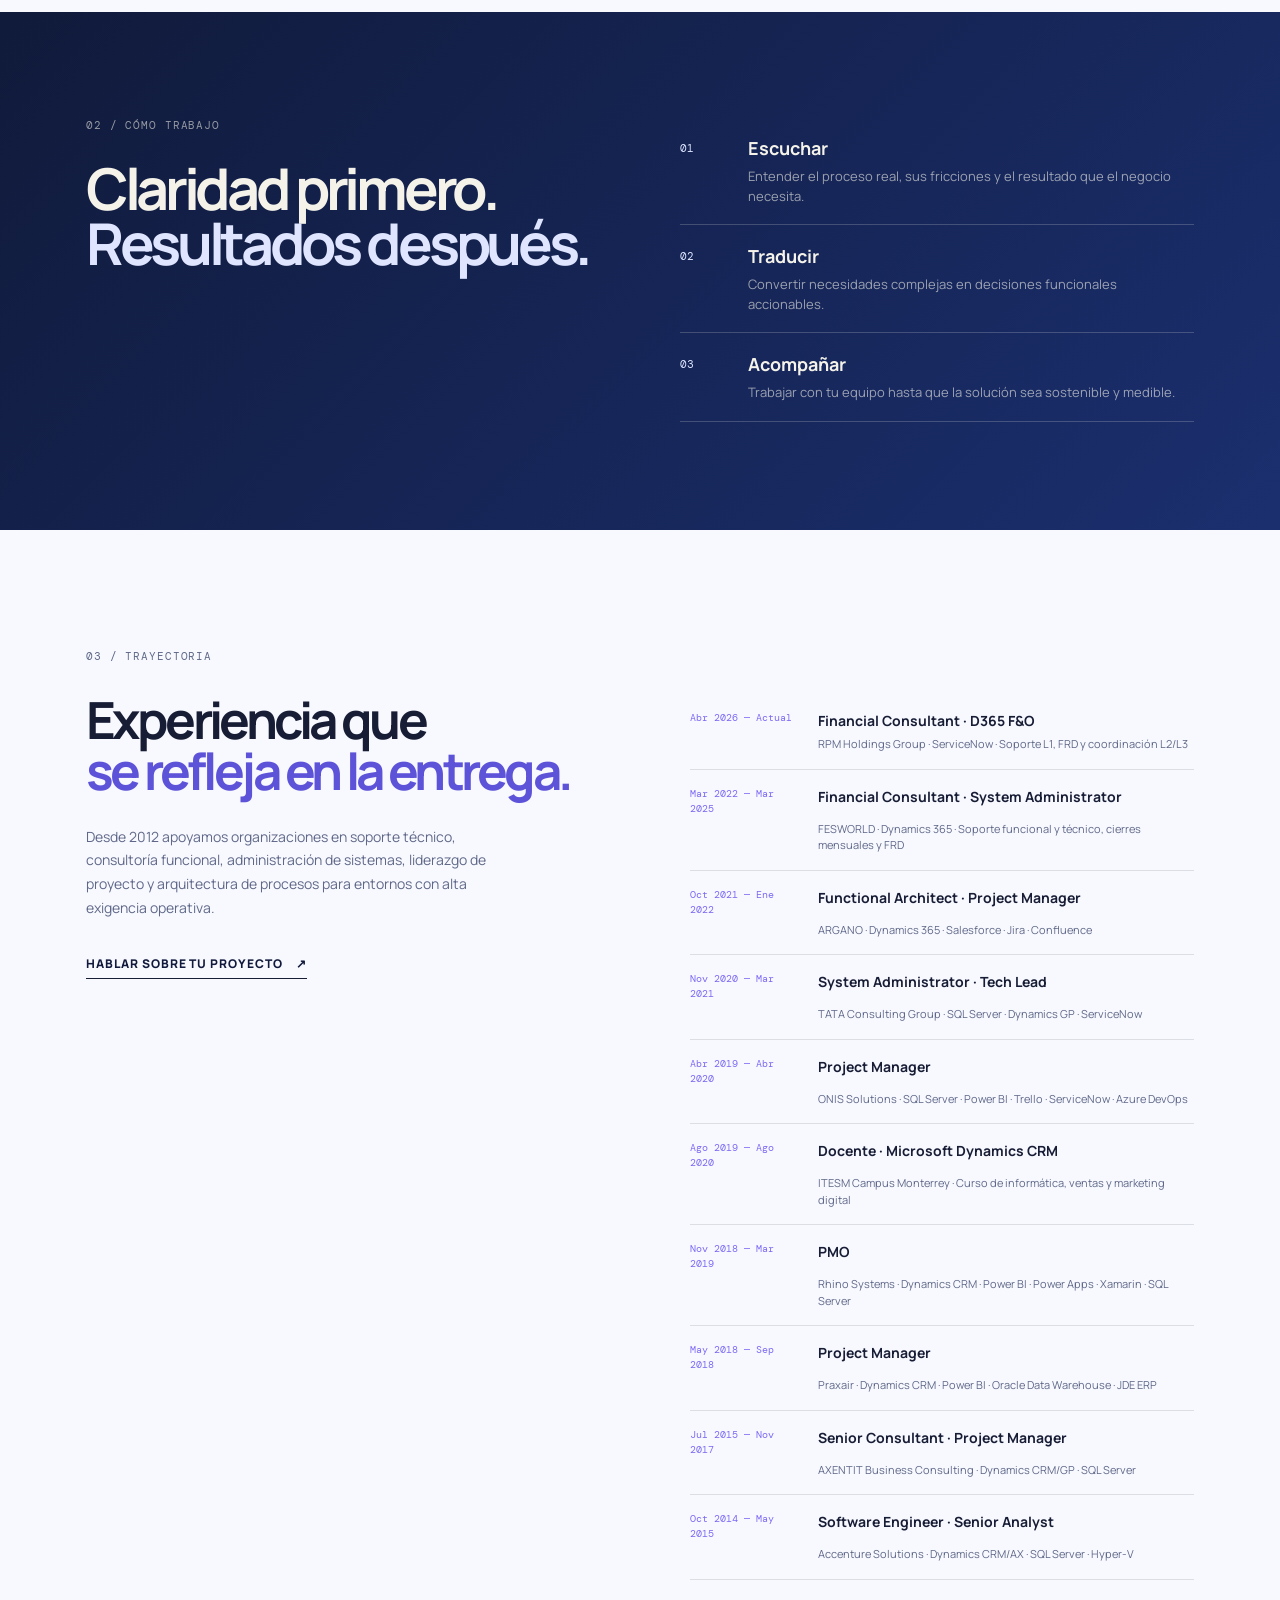
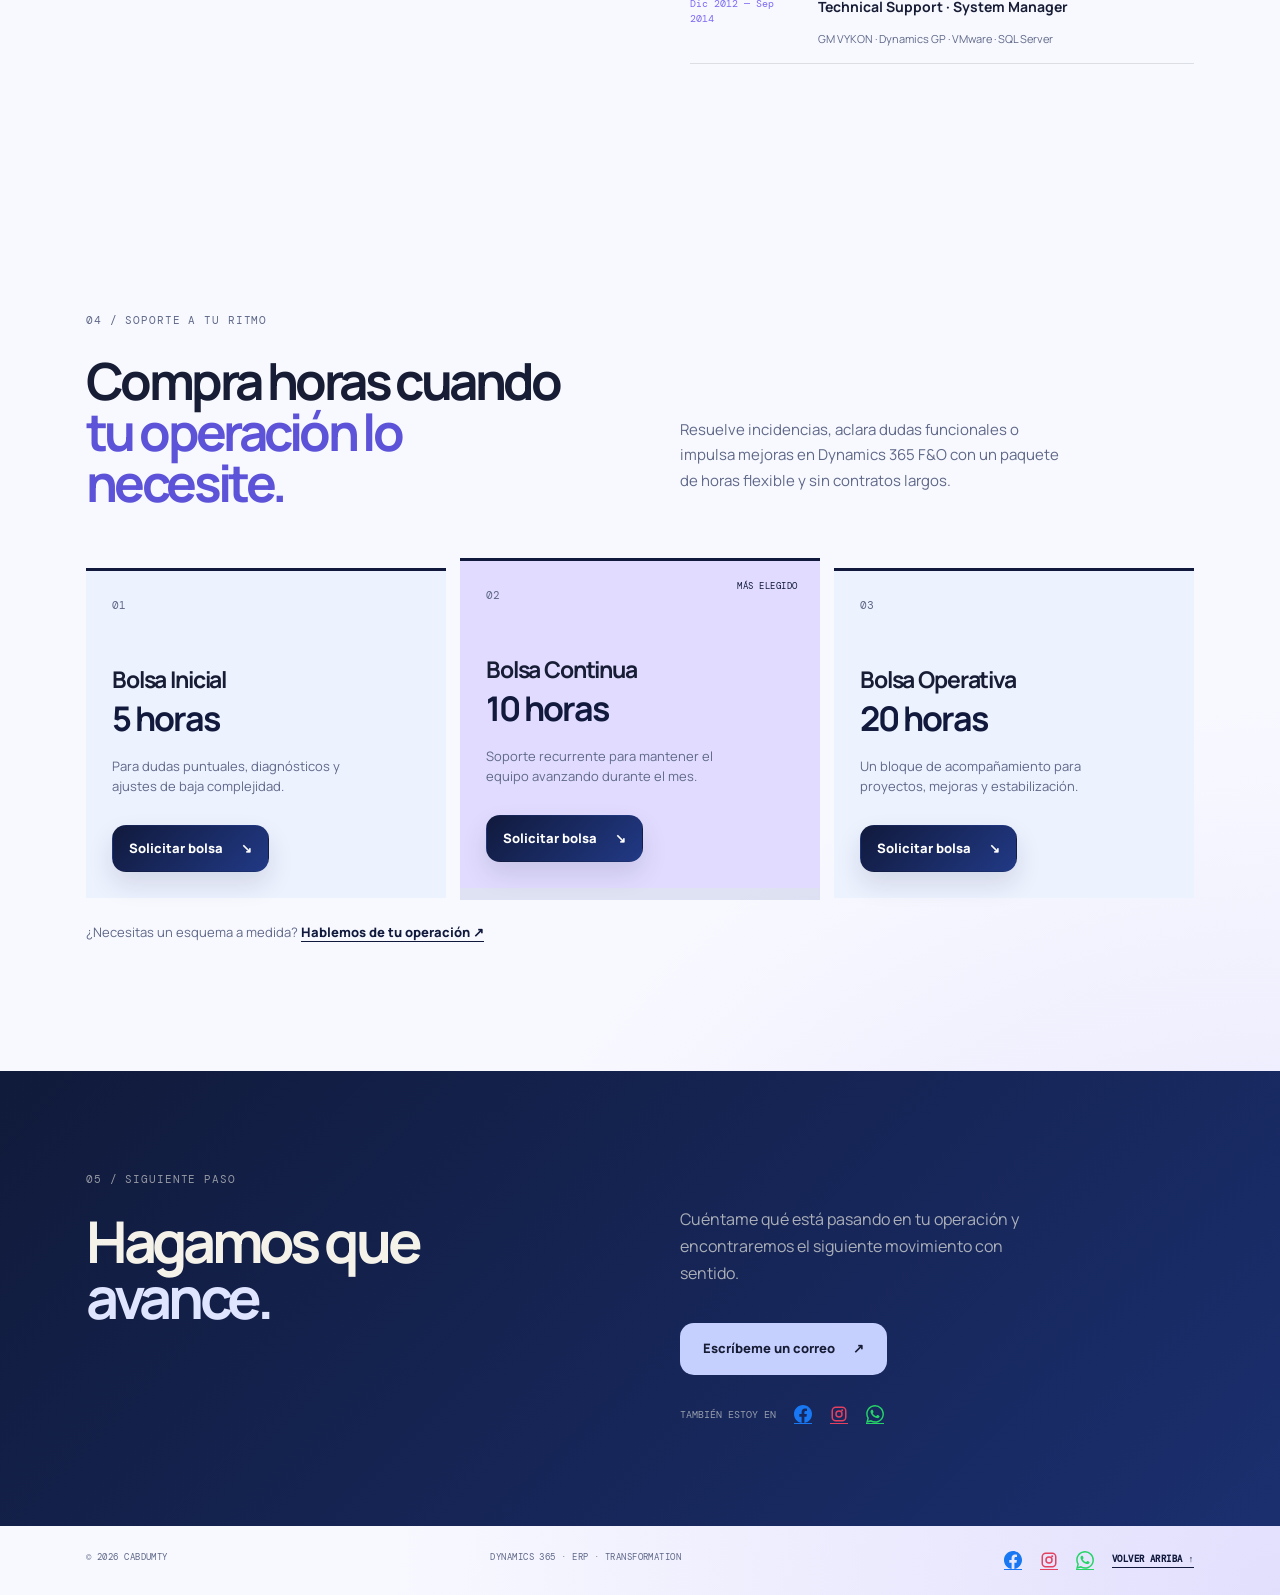
==== commit c0a4f76d: "Pulido final B2B y tono ejecutivo" ====
--- a/index.html
+++ b/index.html
@@ -131,10 +131,10 @@
   <main id="top">
     <section class="hero section-wrap">
       <div class="hero-copy">
-        <p class="eyebrow"><span class="status-dot"></span> Consultoría funcional · Dynamics 365 F&amp;O · Global</p>
-        <h1>Claridad operativa para <em>decisiones más fuertes.</em></h1>
-        <p class="hero-lede">Acompañamos organizaciones que necesitan que Dynamics 365 Finance &amp; Operations funcione como una ventaja competitiva, no como una fricción operativa.</p>
-        <div class="hero-actions"><a class="button button-dark" href="#contact">Agenda una consultoría <span>↗</span></a><a class="text-link" href="#expertise">Conoce nuestra experiencia <span>↓</span></a></div>
+        <p class="eyebrow"><span class="status-dot"></span> Consultoría estratégica · Dynamics 365 F&amp;O · Global</p>
+        <h1>Soluciones ERP para <em>operaciones con precisión.</em></h1>
+        <p class="hero-lede">Acompañamos empresas que necesitan que Dynamics 365 Finance &amp; Operations deje de ser una complejidad operativa y se convierta en una ventaja competitiva real.</p>
+        <div class="hero-actions"><a class="button button-dark" href="#contact">Solicitar consultoría <span>↗</span></a><a class="text-link" href="#expertise">Nuestra experiencia <span>↓</span></a></div>
       </div>
       <div class="hero-aside" aria-label="Resumen profesional">
         <div class="orbit-card"><span class="orbit-label">Focus / 01</span><strong>Dynamics<br>365 F&amp;O</strong><span class="orbit-note">Functional architecture<br>+ delivery leadership</span></div>
@@ -146,7 +146,7 @@
 
     <section id="expertise" class="section-wrap content-section">
       <div class="section-kicker">01 / Lo que resuelvo</div>
-      <div class="section-heading"><h2>Un puente entre<br><em>la operación y la plataforma.</em></h2><p>Convertimos procesos complejos en decisiones accionables, con una mirada funcional clara y una ejecución orientada a resultados medibles.</p></div>
+      <div class="section-heading"><h2>Un puente entre<br><em>el negocio y la plataforma.</em></h2><p>Convertimos procesos complejos en decisiones accionables, con una mirada funcional clara, una ejecución disciplinada y un enfoque orientado a resultados medibles.</p></div>
       <div class="expertise-grid"><article><span class="card-index">01</span><h3>Supply Chain &amp; Finance</h3><p>SCM, inventarios, master planning, Procure-to-Pay, Order-to-Cash y operaciones financieras en entornos multipaís.</p><span class="card-arrow">↗</span></article><article><span class="card-index">02</span><h3>Diseño funcional</h3><p>Business requirements, FRD/FDD, análisis de procesos y una documentación que permite construir con claridad.</p><span class="card-arrow">↗</span></article><article><span class="card-index">03</span><h3>Adopción &amp; soporte</h3><p>Soporte L1, L2 y L3, troubleshooting, handbooks y acompañamiento para estabilizar y optimizar el ERP.</p><span class="card-arrow">↗</span></article></div>
     </section>
 
@@ -155,7 +155,7 @@
     <section class="section-wrap content-section experience">
       <div class="section-kicker">03 / Trayectoria</div>
       <div class="experience-layout">
-        <div><h2>Experiencia que<br><em>se nota en la entrega.</em></h2><p>Desde 2012 trabajamos en soporte técnico, consultoría funcional, administración de sistemas, liderazgo de proyecto y arquitectura de procesos para equipos de tecnología y negocio con exigencia operativa.</p><a class="text-link" href="#contact">Conversemos sobre tu proyecto <span>↗</span></a></div>
+        <div><h2>Experiencia que<br><em>se refleja en la entrega.</em></h2><p>Desde 2012 apoyamos organizaciones en soporte técnico, consultoría funcional, administración de sistemas, liderazgo de proyecto y arquitectura de procesos para entornos con alta exigencia operativa.</p><a class="text-link" href="#contact">Hablar sobre tu proyecto <span>↗</span></a></div>
         <div class="timeline">
           <div><span>Abr 2026 — Actual</span><strong>Financial Consultant · D365 F&amp;O</strong><small>RPM Holdings Group · ServiceNow · Soporte L1, FRD y coordinación L2/L3</small></div>
           <div><span>Mar 2022 — Mar 2025</span><strong>Financial Consultant · System Administrator</strong><small>FESWORLD · Dynamics 365 · Soporte funcional y técnico, cierres mensuales y FRD</small></div>
@@ -180,7 +180,7 @@
         <article class="support-plan featured-plan"><span class="plan-badge">Más elegido</span><span class="card-index">02</span><h3>Bolsa Continua</h3><strong class="plan-hours">10 horas</strong><p>Soporte recurrente para mantener el equipo avanzando durante el mes.</p><details class="payment-details"><summary class="button button-dark">Solicitar bolsa <span>↘</span></summary><div class="plan-payment"><span>Elige tu método de pago</span><a href="https://www.paypal.me/jsergiocaballero@gmail.com" target="_blank" rel="noreferrer">PayPal <b>↗</b></a><a href="https://link.mercadopago.com.mx/jsergiocaballero@gmail.com" target="_blank" rel="noreferrer">Mercado Pago <b>↗</b></a></div></details></article>
         <article class="support-plan"><span class="card-index">03</span><h3>Bolsa Operativa</h3><strong class="plan-hours">20 horas</strong><p>Un bloque de acompañamiento para proyectos, mejoras y estabilización.</p><details class="payment-details"><summary class="button button-dark">Solicitar bolsa <span>↘</span></summary><div class="plan-payment"><span>Elige tu método de pago</span><a href="https://www.paypal.me/jsergiocaballero@gmail.com" target="_blank" rel="noreferrer">PayPal <b>↗</b></a><a href="https://link.mercadopago.com.mx/jsergiocaballero@gmail.com" target="_blank" rel="noreferrer">Mercado Pago <b>↗</b></a></div></details></article>
       </div>
-      <p class="support-note">¿Necesitas una bolsa personalizada? <a href="mailto:sergiocaballero2@icloud.com?subject=Bolsa%20de%20horas%20personalizada">Hablemos de tu operación <span>↗</span></a></p>
+      <p class="support-note">¿Necesitas un esquema a medida? <a href="mailto:sergiocaballero2@icloud.com?subject=Bolsa%20de%20horas%20personalizada">Hablemos de tu operación <span>↗</span></a></p>
     </section>
 
     <section id="contact" class="contact-band"><div class="section-wrap contact-layout"><div><div class="section-kicker light">05 / Siguiente paso</div><h2>Hagamos que<br><em>avance.</em></h2></div><div><p>Cuéntame qué está pasando en tu operación y encontraremos el siguiente movimiento con sentido.</p><a class="button button-light" href="mailto:sergiocaballero2@icloud.com">Escríbeme un correo <span>↗</span></a><div class="social-links"><span>También estoy en</span><a href="https://www.facebook.com/" target="_blank" rel="noreferrer" aria-label="Facebook"><svg class="social-icon" viewBox="0 0 24 24" aria-hidden="true"><path d="M24 12.07C24 5.4 18.63 0 12 0S0 5.4 0 12.07c0 6.02 4.39 11.02 10.13 11.93v-8.44H7.08v-3.49h3.05V9.41c0-3.03 1.79-4.71 4.53-4.71 1.31 0 2.68.24 2.68.24v2.97h-1.51c-1.49 0-1.96.93-1.96 1.88v2.26h3.33l-.53 3.49h-2.8V24C19.61 23.09 24 18.09 24 12.07z"/></svg><span class="sr-only">Facebook</span></a><a href="https://www.instagram.com/" target="_blank" rel="noreferrer" aria-label="Instagram"><svg class="social-icon" viewBox="0 0 24 24" aria-hidden="true"><path d="M7.8 2h8.4A5.8 5.8 0 0 1 22 7.8v8.4a5.8 5.8 0 0 1-5.8 5.8H7.8A5.8 5.8 0 0 1 2 16.2V7.8A5.8 5.8 0 0 1 7.8 2zm-.2 2A3.6 3.6 0 0 0 4 7.6v8.8A3.6 3.6 0 0 0 7.6 20h8.8a3.6 3.6 0 0 0 3.6-3.6V7.6A3.6 3.6 0 0 0 16.4 4H7.6zm8.65 1.5a1.35 1.35 0 1 1 0 2.7 1.35 1.35 0 0 1 0-2.7zM12 7a5 5 0 1 1 0 10 5 5 0 0 1 0-10zm0 2a3 3 0 1 0 0 6 3 3 0 0 0 0-6z"/></svg><span class="sr-only">Instagram</span></a><a href="https://wa.me/528115727606?text=Hola%20Sergio%2C%20me%20interesa%20conocer%20tus%20servicios" target="_blank" rel="noreferrer" aria-label="WhatsApp"><svg class="social-icon" viewBox="0 0 24 24" aria-hidden="true"><path d="M20.5 3.5A11.8 11.8 0 0 0 12.08 0C5.55 0 .24 5.31.24 11.84c0 2.09.55 4.13 1.59 5.93L.14 24l6.38-1.67a11.84 11.84 0 0 0 5.56 1.41h.01c6.53 0 11.84-5.31 11.84-11.84 0-3.17-1.23-6.15-3.43-8.4zM12.09 21.7h-.01a9.83 9.83 0 0 1-5.01-1.37l-.36-.21-3.79.99 1.01-3.69-.23-.38a9.82 9.82 0 0 1-1.5-5.2C2.2 6.42 6.63 2 12.08 2a9.8 9.8 0 0 1 6.98 2.9 9.8 9.8 0 0 1 2.9 6.99c0 5.45-4.43 9.88-9.87 9.88zm5.42-7.39c-.3-.15-1.76-.87-2.03-.97-.27-.1-.47-.15-.67.15-.2.3-.77.97-.95 1.17-.17.2-.35.22-.65.07-.3-.15-1.27-.47-2.42-1.5-.89-.79-1.49-1.76-1.66-2.06-.17-.3-.02-.46.13-.61.14-.14.3-.35.45-.52.15-.17.2-.3.3-.5.1-.2.05-.37-.02-.52-.07-.15-.67-1.61-.92-2.2-.24-.58-.49-.5-.67-.51h-.57c-.2 0-.52.07-.8.37-.27.3-1.04 1.01-1.04 2.47s1.07 2.87 1.22 3.07c.15.2 2.1 3.21 5.08 4.5.71.31 1.26.49 1.69.63.71.23 1.36.2 1.87.12.57-.09 1.76-.72 2.01-1.41.25-.69.25-1.28.17-1.41-.07-.12-.27-.2-.57-.35z"/></svg><span class="sr-only">WhatsApp</span></a></div></div></div></section>
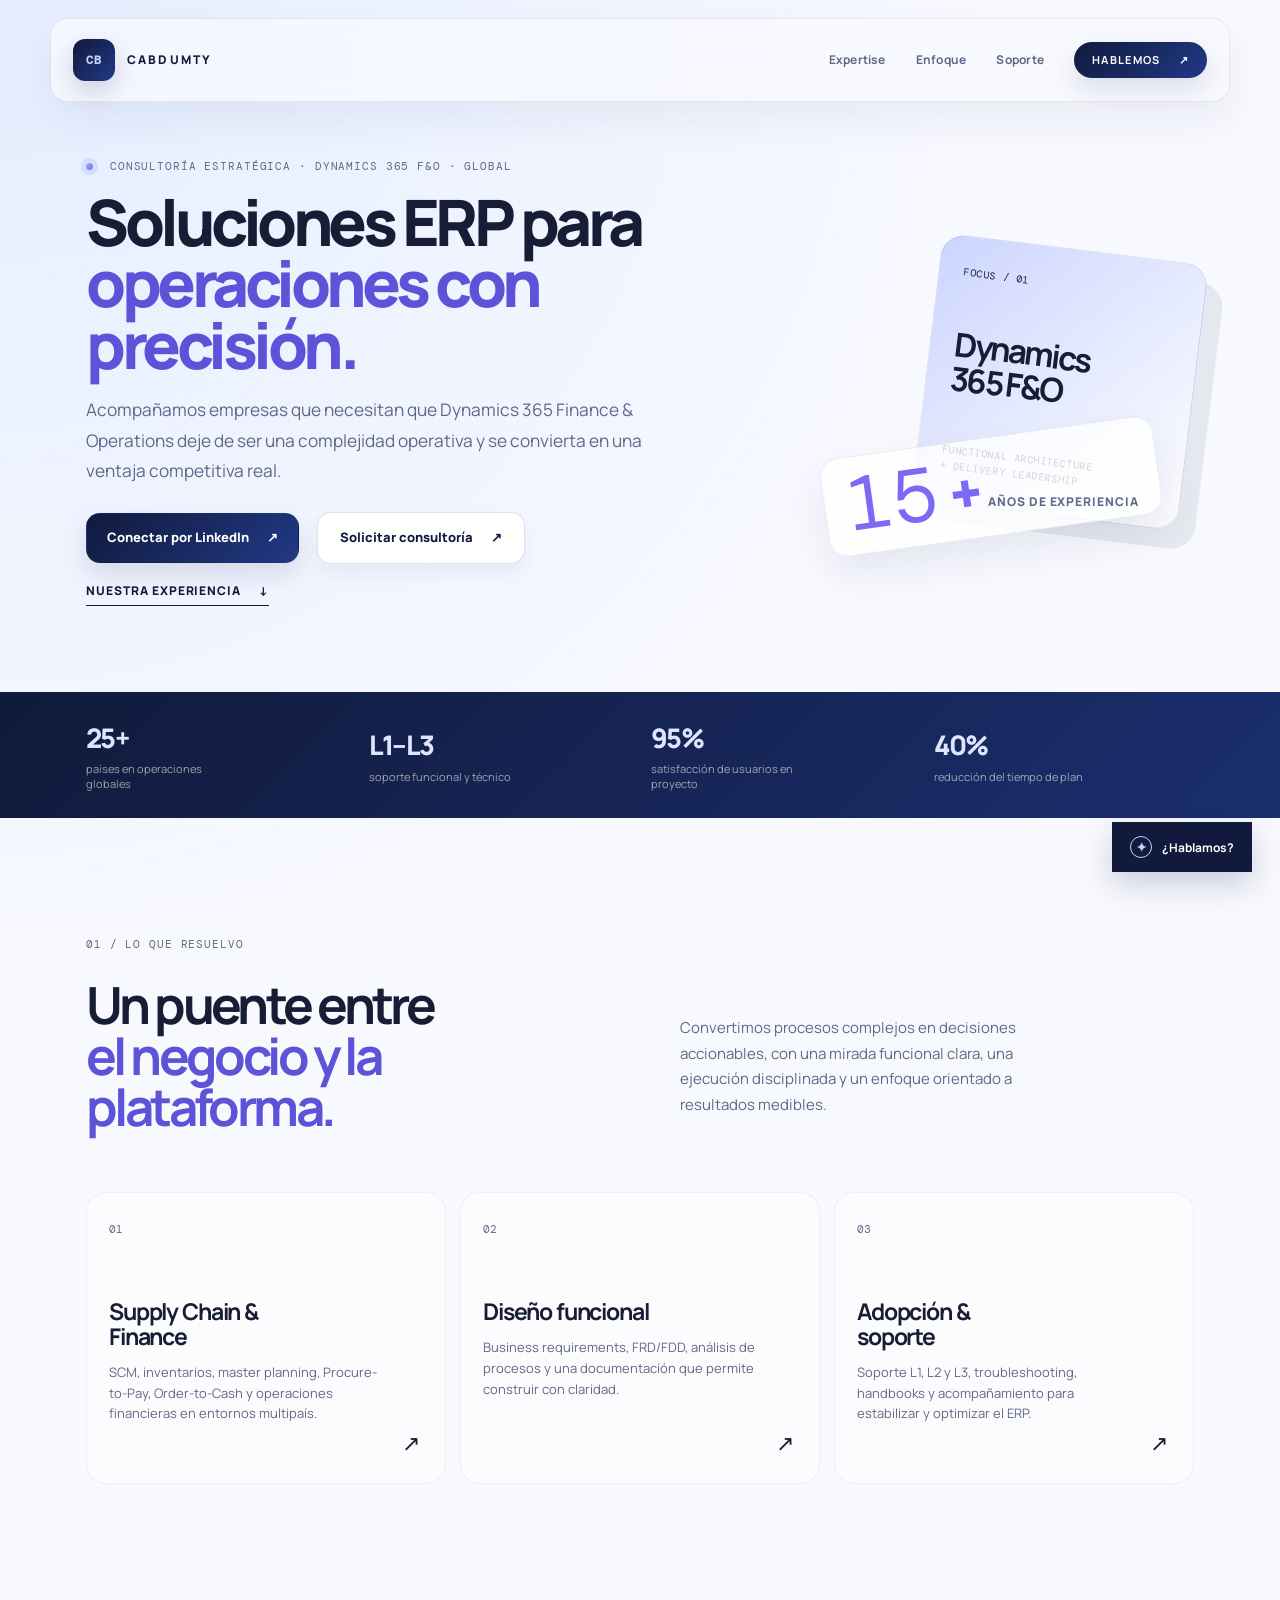
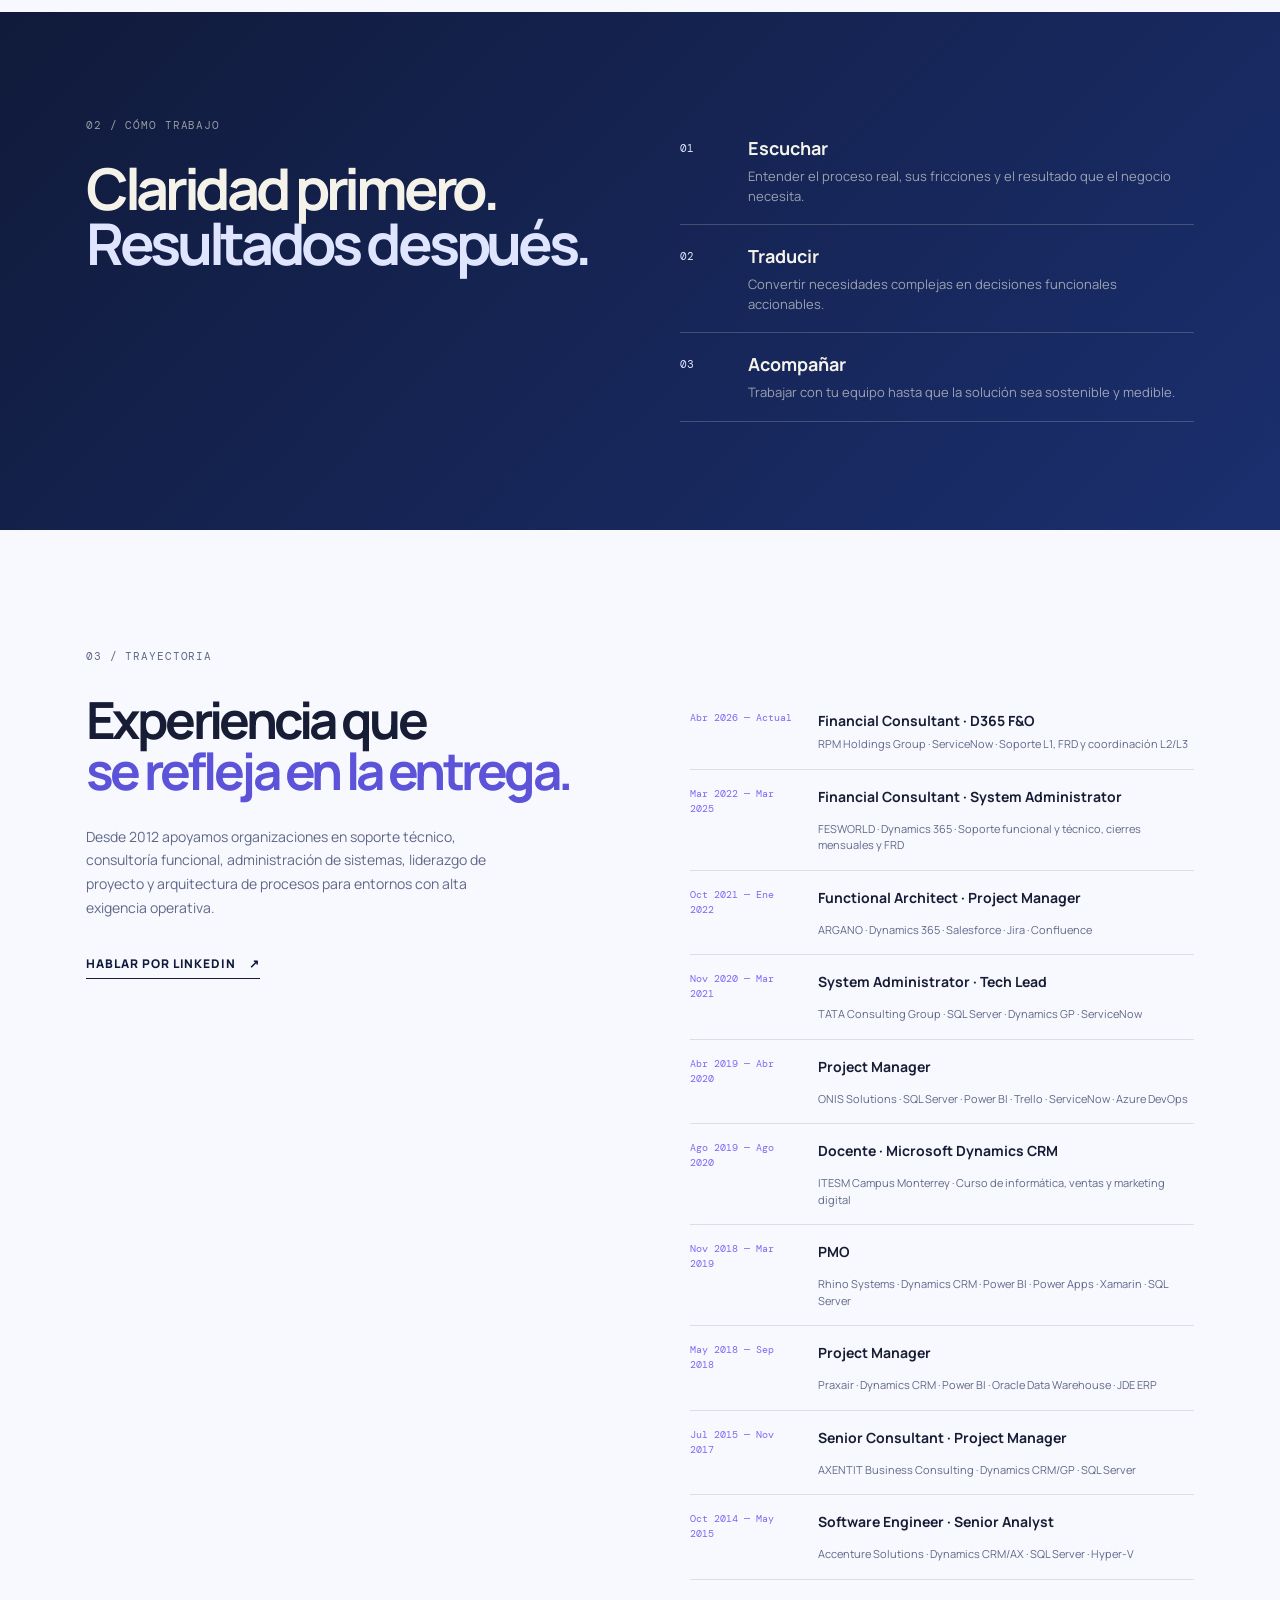
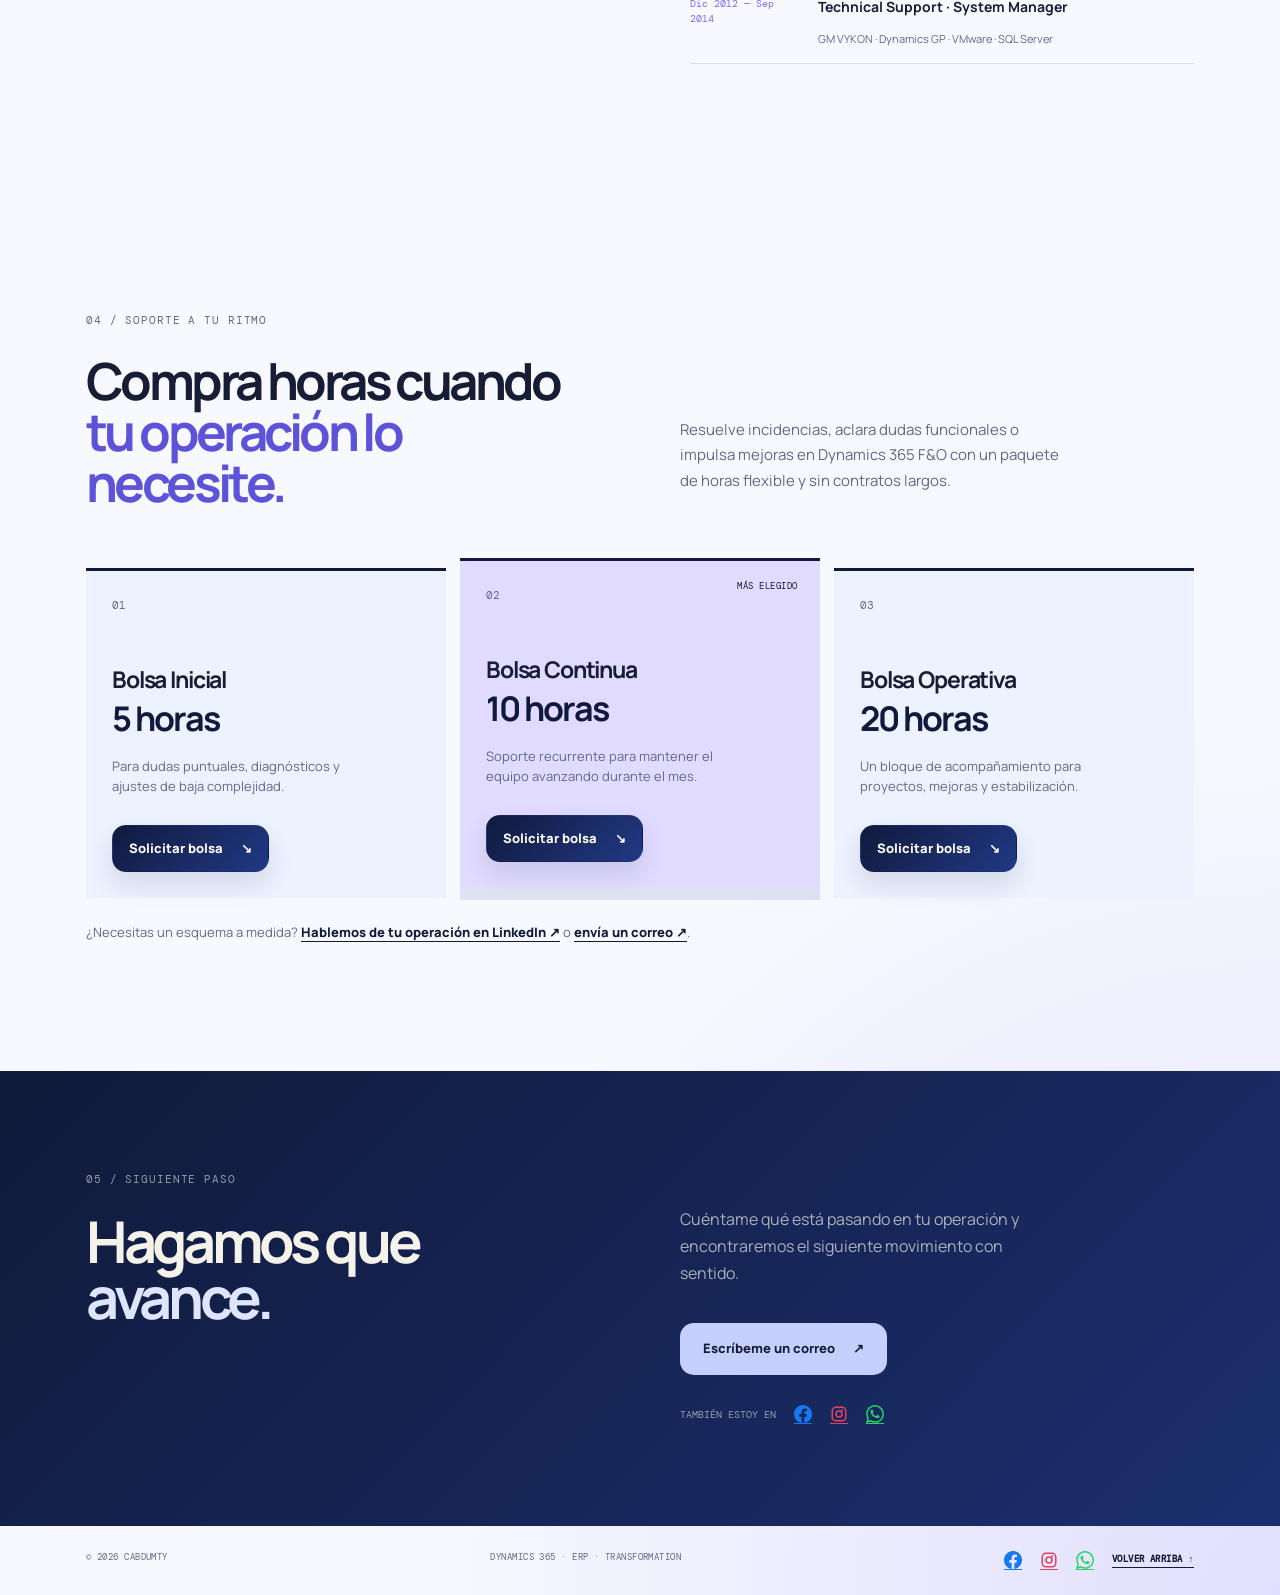
==== commit 1ea4f88d: "Orientar captación de clientes por LinkedIn" ====
--- a/index.html
+++ b/index.html
@@ -1,241 +1,246 @@
-<!doctype html>
-<html lang="es">
-<head>
-  <meta charset="utf-8">
-  <meta name="viewport" content="width=device-width, initial-scale=1">
-  <meta name="description" content="CABDUMTY, consultoría funcional de Dynamics 365 Finance &amp; Operations. Soporte L1-L3, SCM, finanzas, diseño funcional y liderazgo de proyectos ERP.">
-  <meta name="author" content="CABDUMTY">
-  <meta name="robots" content="index, follow, max-image-preview:large">
-  <link rel="canonical" href="https://www.cabdumty.com/">
-  <meta property="og:type" content="website">
-  <meta property="og:locale" content="es_MX">
-  <meta property="og:url" content="https://www.cabdumty.com/">
-  <meta property="og:title" content="CABDUMTY | Consultoría Dynamics 365 F&amp;O">
-  <meta property="og:description" content="Consultoría funcional Dynamics 365 F&amp;O para operaciones globales, soporte y transformación ERP.">
-  <meta property="og:site_name" content="CABDUMTY Consulting">
-  <meta name="twitter:card" content="summary">
-  <meta name="twitter:title" content="CABDUMTY | Consultoría Dynamics 365 F&amp;O">
-  <meta name="twitter:description" content="Soporte, diseño funcional y liderazgo de proyectos Dynamics 365 F&amp;O.">
-  <title>CABDUMTY | Consultoría Dynamics 365 F&amp;O</title>
-  <link rel="preconnect" href="https://fonts.googleapis.com">
-  <link rel="preconnect" href="https://fonts.gstatic.com" crossorigin>
-  <link href="https://fonts.googleapis.com/css2?family=DM+Mono:wght@400;500&amp;family=Manrope:wght@400;500;600;700;800&amp;display=swap" rel="stylesheet">
-  <link rel="stylesheet" href="styles.css">
-  <script type="application/ld+json">
-    {
-      "@context":"https://schema.org",
-      "@type":"ProfessionalService",
-      "name":"CABDUMTY Consulting",
-      "url":"https://www.cabdumty.com/",
-      "email":"sergiocaballero2@icloud.com",
-      "areaServed":"Worldwide",
-      "founder":{"@type":"Person","name":"CABDUMTY","jobTitle":"Consultor funcional Dynamics 365 F&O"},
-      "sameAs":["https://www.facebook.com/","https://www.instagram.com/","https://wa.me/528115727606"]
-    }
-  </script>
-  <style>
-    :root{--ink:#181d36;--muted:#5f6888;--paper:#f8f9ff;--cream:#edf2ff;--lime:#c6d0ff;--line:rgba(18,24,44,.12);--dark:#111a3d;--orange:#7c6af4;--brand-2:#8ab8ff;--soft:#eff3ff;--hero-glow:rgba(124,106,244,.18)}
-    body{margin:0;background:radial-gradient(circle at top left, rgba(138,184,255,.18), transparent 20%),radial-gradient(circle at bottom right, rgba(124,106,244,.18), transparent 18%),var(--paper);color:var(--ink);font-family:'Manrope',sans-serif;line-height:1.5}
-    a{text-decoration:none}
-    .site-header{position:sticky;top:0;z-index:40;display:flex;align-items:center;justify-content:space-between;max-width:1180px;margin:18px auto 0;padding:12px 22px;background:rgba(248,249,255,.8);border:1px solid rgba(17,26,61,.08);backdrop-filter:blur(12px);border-radius:18px;box-shadow:0 18px 40px rgba(17,26,61,.06)}
-    .brand{display:inline-flex;align-items:center;gap:12px;color:var(--dark);font-size:12px;font-weight:800;letter-spacing:.18em;text-transform:uppercase}
-    .brand-mark,.nav-cta,.button-dark{background:linear-gradient(135deg,var(--dark),#213985)}
-    .brand-mark{display:grid;place-items:center;width:42px;height:42px;border-radius:12px;color:var(--lime);font-size:12px;font-weight:800;letter-spacing:.08em;box-shadow:0 10px 24px rgba(17,26,61,.18)}
-    .nav-cta,.button-dark{color:#fff;box-shadow:0 12px 26px rgba(17,26,61,.12)}
-    nav{display:flex;align-items:center;gap:22px}
-    nav a{color:var(--muted);font-size:12px;font-weight:700;letter-spacing:.02em}
-    .nav-cta{display:inline-flex;align-items:center;gap:8px;padding:10px 18px;border-radius:999px;font-size:11px;text-transform:uppercase;letter-spacing:.12em}
-    .hero{padding-top:44px}
-    .hero-copy h1{font-size:clamp(2.7rem,5vw,5.2rem);line-height:.96;letter-spacing:-.07em;margin:16px 0 20px}
-    .hero-lede{max-width:620px;font-size:1.08rem;color:var(--muted);line-height:1.75}
-    .hero-actions{display:flex;align-items:center;gap:18px;flex-wrap:wrap;margin-top:26px}
-    .button,.text-link{display:inline-flex;align-items:center;gap:8px;font-weight:800}
-    .button{padding:15px 22px;border-radius:14px;border:1px solid transparent;transition:transform .2s ease,box-shadow .2s ease}
-    .button:hover,.nav-cta:hover,.chat-launcher:hover{transform:translateY(-1px)}
-    .button-dark{padding:14px 20px;border-radius:14px}
-    .text-link{color:var(--dark);font-size:12px;letter-spacing:.08em;text-transform:uppercase}
-    .hero-aside{display:flex;flex-direction:column;align-items:flex-end;gap:22px}
-    .orbit-card{padding:28px 24px;background:linear-gradient(135deg,rgba(198,208,255,.9),rgba(255,255,255,.85));border:1px solid rgba(17,26,61,.08);border-radius:24px;box-shadow:18px 18px 0 rgba(17,26,61,.08)}
-    .year-stamp{display:flex;align-items:flex-end;gap:10px;padding:18px 22px;background:rgba(255,255,255,.8);border:1px solid rgba(17,26,61,.08);border-radius:18px;box-shadow:0 18px 38px rgba(17,26,61,.08)}
-    .year-stamp span{font-size:52px;line-height:1;letter-spacing:-.08em;color:var(--orange);font-weight:800}
-    .year-stamp small{display:block;color:var(--muted);font-size:12px;letter-spacing:.08em;text-transform:uppercase}
-    h1 em,h2 em{color:#5d53d9}
-    .status-dot{background:linear-gradient(135deg,#8ab8ff,#7c6af4);box-shadow:0 0 0 5px rgba(124,106,244,.15)}
-    .proof-strip,.approach-band,.contact-band{background:linear-gradient(135deg,#101a3a,#1b2f6f)}
-    .proof-grid{gap:22px}
-    .proof-number,.steps li>span,.approach-layout h2 em,.contact-layout h2 em{color:#dfe5ff}
-    .expertise-grid article{border-top-color:var(--dark);border-radius:20px;background:rgba(255,255,255,.54);border:1px solid rgba(17,26,61,.06);padding:22px;transition:transform .2s ease,border-color .2s ease,box-shadow .2s ease}
-    .expertise-grid article:hover{background:linear-gradient(135deg,#edf2ff,#dce7ff);transform:translateY(-4px);box-shadow:0 16px 30px rgba(17,26,61,.08)}
-    .support-grid{display:grid;grid-template-columns:repeat(3,1fr);gap:14px}
-    .support-plan{position:relative;min-height:330px;padding:26px;background:var(--cream);border-top:3px solid var(--dark);display:flex;flex-direction:column}
-    .support-plan h3{margin:48px 0 4px;font-size:23px;letter-spacing:-.05em}
-    .plan-hours{font-size:34px;line-height:1.1;letter-spacing:-.06em;color:var(--dark)}
-    .support-plan p{max-width:260px;color:var(--muted);font-size:13px;line-height:1.6;margin:18px 0 auto}
-    .support-plan .button{align-self:flex-start;margin-top:22px;padding:13px 16px}
-    .payment-details{margin-top:22px}
-    .payment-details summary{cursor:pointer;list-style:none;margin-top:0!important}
-    .payment-details summary::-webkit-details-marker{display:none}
-    .payment-details[open] summary span{display:inline-block;transform:rotate(90deg)}
-    .plan-payment{display:grid;gap:8px;margin-top:12px;padding:12px;background:#fff;border:1px solid rgba(39,59,145,.16)}
-    .plan-payment span{font-family:'DM Mono',monospace;text-transform:uppercase;font-size:9px;letter-spacing:.04em;color:var(--muted)}
-    .plan-payment a{display:flex;justify-content:space-between;padding:7px 0;color:var(--dark);font-size:12px;font-weight:800;border-top:1px solid rgba(39,59,145,.12)}
-    .plan-payment b{font-size:15px}
-    .featured-plan{background:#e1dcff;transform:translateY(-10px);box-shadow:0 12px 0 rgba(39,59,145,.12)}
-    .plan-badge{position:absolute;top:19px;right:22px;font-family:'DM Mono',monospace;text-transform:uppercase;font-size:9px;letter-spacing:.06em;color:var(--dark)}
-    .support-note{margin:25px 0 0;color:var(--muted);font-size:13px}
-    .support-note a,.social-links a,.footer-socials a{color:var(--dark);font-weight:800;border-bottom:1px solid currentColor}
-    .social-links{display:flex;align-items:center;gap:18px;margin-top:30px;font-family:'DM Mono',monospace;font-size:10px;text-transform:uppercase}
-    .social-links span{color:rgba(245,243,233,.58)}
-    .social-links a{color:var(--lime)}
-    .footer-socials{display:flex;gap:18px;align-items:center}
-    .social-icon{display:inline-block;width:18px;height:18px;vertical-align:middle;fill:currentColor}
-    .social-links a,.footer-socials a[aria-label]{display:inline-flex;align-items:center;gap:6px}
-    .social-links a[aria-label="Facebook"],.footer-socials a[aria-label="Facebook"]{color:#1877f2}
-    .social-links a[aria-label="Instagram"],.footer-socials a[aria-label="Instagram"]{color:#e4405f}
-    .social-links a[aria-label="WhatsApp"],.footer-socials a[aria-label="WhatsApp"]{color:#25d366}
-    .sr-only{position:absolute;width:1px;height:1px;padding:0;margin:-1px;overflow:hidden;clip:rect(0,0,0,0);white-space:nowrap;border:0}
-    .chat-launcher{position:fixed;right:28px;bottom:28px;z-index:20;display:flex;align-items:center;gap:10px;padding:14px 18px;border:0;background:var(--dark);color:#fff;box-shadow:0 12px 30px rgba(24,33,59,.2);font:700 12px 'Manrope',sans-serif;cursor:pointer}
-    .chat-launcher>span:first-child{display:grid;place-items:center;width:22px;height:22px;border:1px solid var(--lime);border-radius:50%;color:var(--lime);font-size:13px}
-    .chat-widget{position:fixed;right:28px;bottom:84px;z-index:21;width:min(370px,calc(100vw - 32px));overflow:hidden;background:var(--paper);border:1px solid rgba(39,59,145,.2);box-shadow:0 20px 50px rgba(24,33,59,.2);opacity:0;pointer-events:none;transform:translateY(16px) scale(.98);transform-origin:bottom right;transition:opacity .2s ease,transform .2s ease}
-    .chat-widget.is-open{opacity:1;pointer-events:auto;transform:translateY(0) scale(1)}
-    .chat-header{display:flex;align-items:center;justify-content:space-between;padding:18px 20px;background:var(--dark);color:#fff}
-    .chat-header>div{display:flex;flex-direction:column;gap:4px}.chat-header strong{font-size:15px;letter-spacing:-.03em}.chat-status{font:10px 'DM Mono',monospace;text-transform:uppercase;letter-spacing:.05em;color:var(--lime)}.chat-status i{display:inline-block;width:6px;height:6px;margin-right:5px;border-radius:50%;background:var(--lime)}
-    .chat-close{padding:0;border:0;background:transparent;color:#fff;font-size:25px;line-height:1;cursor:pointer}
-    .chat-messages{display:flex;flex-direction:column;gap:12px;max-height:350px;min-height:230px;padding:18px;overflow-y:auto;background:#fff}.chat-message{max-width:88%;padding:11px 13px;font-size:12px;line-height:1.55}.bot-message{align-self:flex-start;background:var(--cream);color:var(--ink)}.user-message{align-self:flex-end;background:var(--dark);color:#fff}
-    .chat-quick-actions{display:flex;flex-wrap:wrap;gap:7px}.chat-quick-actions button{padding:8px 10px;border:1px solid rgba(39,59,145,.24);background:var(--paper);color:var(--dark);font:700 10px 'Manrope',sans-serif;cursor:pointer}.chat-quick-actions button:hover{background:var(--lime)}
-    .chat-form{display:flex;gap:8px;padding:12px;border-top:1px solid rgba(39,59,145,.15);background:var(--paper)}.chat-form input{min-width:0;flex:1;padding:11px 12px;border:1px solid rgba(39,59,145,.2);background:#fff;color:var(--ink);font:12px 'Manrope',sans-serif}.chat-form input:focus{outline:2px solid var(--lime);outline-offset:-2px}.chat-form button{width:40px;border:0;background:var(--dark);color:#fff;font-size:18px;cursor:pointer}
-    .payment-panel{display:grid;grid-template-columns:.8fr 1.2fr;gap:50px;margin-top:68px;padding-top:34px;border-top:1px solid var(--line)}
-    .payment-panel h3{margin:10px 0 8px;font-size:28px;letter-spacing:-.06em}
-    .payment-panel h3 em{font-style:normal;color:#6857c7}
-    .payment-panel p{max-width:340px;color:var(--muted);font-size:13px;line-height:1.6}
-    .payment-options{display:grid;grid-template-columns:repeat(2,1fr);gap:12px}
-    .payment-option{display:flex;flex-direction:column;justify-content:space-between;min-height:142px;padding:21px;background:#fff;border:1px solid rgba(39,59,145,.18);transition:transform .2s ease,border-color .2s ease,box-shadow .2s ease}
-    .payment-option:hover{transform:translateY(-4px);border-color:var(--dark);box-shadow:0 8px 0 rgba(39,59,145,.1)}
-    .payment-option strong{font-size:20px;letter-spacing:-.04em;color:var(--dark)}
-    .payment-option span{color:var(--muted);font-size:11px;line-height:1.4}
-    .payment-option b{float:right;color:var(--dark);font-size:17px}
-    @media(max-width:760px){.support-grid{grid-template-columns:1fr}.featured-plan{transform:none}.chat-launcher{right:16px;bottom:16px}.chat-widget{right:16px;bottom:72px}.chat-launcher-label{display:none}.social-links{flex-wrap:wrap;gap:12px}.footer-socials{flex-wrap:wrap}}
-  </style>
-</head>
-<body>
-  <header class="site-header">
-    <a class="brand" href="#top" aria-label="CABDUMTY inicio"><span class="brand-mark">CB</span><span>CABDUMTY</span></a>
-    <nav aria-label="Navegación principal">
-      <a href="#expertise">Expertise</a>
-      <a href="#approach">Enfoque</a>
-      <a href="#support">Soporte</a>
-      <a class="nav-cta" href="#contact">Hablemos <span aria-hidden="true">↗</span></a>
-    </nav>
-  </header>
-
-  <main id="top">
-    <section class="hero section-wrap">
-      <div class="hero-copy">
-        <p class="eyebrow"><span class="status-dot"></span> Consultoría estratégica · Dynamics 365 F&amp;O · Global</p>
-        <h1>Soluciones ERP para <em>operaciones con precisión.</em></h1>
-        <p class="hero-lede">Acompañamos empresas que necesitan que Dynamics 365 Finance &amp; Operations deje de ser una complejidad operativa y se convierta en una ventaja competitiva real.</p>
-        <div class="hero-actions"><a class="button button-dark" href="#contact">Solicitar consultoría <span>↗</span></a><a class="text-link" href="#expertise">Nuestra experiencia <span>↓</span></a></div>
-      </div>
-      <div class="hero-aside" aria-label="Resumen profesional">
-        <div class="orbit-card"><span class="orbit-label">Focus / 01</span><strong>Dynamics<br>365 F&amp;O</strong><span class="orbit-note">Functional architecture<br>+ delivery leadership</span></div>
-        <div class="year-stamp">15<span>+</span><small>años de experiencia</small></div>
-      </div>
-    </section>
-
-    <section class="proof-strip"><div class="section-wrap proof-grid"><div><span class="proof-number">25+</span><span class="proof-label">países en operaciones globales</span></div><div><span class="proof-number">L1–L3</span><span class="proof-label">soporte funcional y técnico</span></div><div><span class="proof-number">95%</span><span class="proof-label">satisfacción de usuarios en proyecto</span></div><div><span class="proof-number">40%</span><span class="proof-label">reducción del tiempo de plan</span></div></div></section>
-
-    <section id="expertise" class="section-wrap content-section">
-      <div class="section-kicker">01 / Lo que resuelvo</div>
-      <div class="section-heading"><h2>Un puente entre<br><em>el negocio y la plataforma.</em></h2><p>Convertimos procesos complejos en decisiones accionables, con una mirada funcional clara, una ejecución disciplinada y un enfoque orientado a resultados medibles.</p></div>
-      <div class="expertise-grid"><article><span class="card-index">01</span><h3>Supply Chain &amp; Finance</h3><p>SCM, inventarios, master planning, Procure-to-Pay, Order-to-Cash y operaciones financieras en entornos multipaís.</p><span class="card-arrow">↗</span></article><article><span class="card-index">02</span><h3>Diseño funcional</h3><p>Business requirements, FRD/FDD, análisis de procesos y una documentación que permite construir con claridad.</p><span class="card-arrow">↗</span></article><article><span class="card-index">03</span><h3>Adopción &amp; soporte</h3><p>Soporte L1, L2 y L3, troubleshooting, handbooks y acompañamiento para estabilizar y optimizar el ERP.</p><span class="card-arrow">↗</span></article></div>
-    </section>
-
-    <section id="approach" class="approach-band"><div class="section-wrap approach-layout"><div><div class="section-kicker light">02 / Cómo trabajo</div><h2>Claridad primero.<br><em>Resultados después.</em></h2></div><ol class="steps"><li><span>01</span><div><h3>Escuchar</h3><p>Entender el proceso real, sus fricciones y el resultado que el negocio necesita.</p></div></li><li><span>02</span><div><h3>Traducir</h3><p>Convertir necesidades complejas en decisiones funcionales accionables.</p></div></li><li><span>03</span><div><h3>Acompañar</h3><p>Trabajar con tu equipo hasta que la solución sea sostenible y medible.</p></div></li></ol></div></section>
-
-    <section class="section-wrap content-section experience">
-      <div class="section-kicker">03 / Trayectoria</div>
-      <div class="experience-layout">
-        <div><h2>Experiencia que<br><em>se refleja en la entrega.</em></h2><p>Desde 2012 apoyamos organizaciones en soporte técnico, consultoría funcional, administración de sistemas, liderazgo de proyecto y arquitectura de procesos para entornos con alta exigencia operativa.</p><a class="text-link" href="#contact">Hablar sobre tu proyecto <span>↗</span></a></div>
-        <div class="timeline">
-          <div><span>Abr 2026 — Actual</span><strong>Financial Consultant · D365 F&amp;O</strong><small>RPM Holdings Group · ServiceNow · Soporte L1, FRD y coordinación L2/L3</small></div>
-          <div><span>Mar 2022 — Mar 2025</span><strong>Financial Consultant · System Administrator</strong><small>FESWORLD · Dynamics 365 · Soporte funcional y técnico, cierres mensuales y FRD</small></div>
-          <div><span>Oct 2021 — Ene 2022</span><strong>Functional Architect · Project Manager</strong><small>ARGANO · Dynamics 365 · Salesforce · Jira · Confluence</small></div>
-          <div><span>Nov 2020 — Mar 2021</span><strong>System Administrator · Tech Lead</strong><small>TATA Consulting Group · SQL Server · Dynamics GP · ServiceNow</small></div>
-          <div><span>Abr 2019 — Abr 2020</span><strong>Project Manager</strong><small>ONIS Solutions · SQL Server · Power BI · Trello · ServiceNow · Azure DevOps</small></div>
-          <div><span>Ago 2019 — Ago 2020</span><strong>Docente · Microsoft Dynamics CRM</strong><small>ITESM Campus Monterrey · Curso de informática, ventas y marketing digital</small></div>
-          <div><span>Nov 2018 — Mar 2019</span><strong>PMO</strong><small>Rhino Systems · Dynamics CRM · Power BI · Power Apps · Xamarin · SQL Server</small></div>
-          <div><span>May 2018 — Sep 2018</span><strong>Project Manager</strong><small>Praxair · Dynamics CRM · Power BI · Oracle Data Warehouse · JDE ERP</small></div>
-          <div><span>Jul 2015 — Nov 2017</span><strong>Senior Consultant · Project Manager</strong><small>AXENTIT Business Consulting · Dynamics CRM/GP · SQL Server</small></div>
-          <div><span>Oct 2014 — May 2015</span><strong>Software Engineer · Senior Analyst</strong><small>Accenture Solutions · Dynamics CRM/AX · SQL Server · Hyper-V</small></div>
-          <div><span>Dic 2012 — Sep 2014</span><strong>Technical Support · System Manager</strong><small>GM VYKON · Dynamics GP · VMware · SQL Server</small></div>
-        </div>
-      </div>
-    </section>
-
-    <section id="support" class="section-wrap content-section support-section">
-      <div class="section-kicker">04 / Soporte a tu ritmo</div>
-      <div class="section-heading"><h2>Compra horas cuando<br><em>tu operación lo necesite.</em></h2><p>Resuelve incidencias, aclara dudas funcionales o impulsa mejoras en Dynamics 365 F&amp;O con un paquete de horas flexible y sin contratos largos.</p></div>
-      <div class="support-grid">
-        <article class="support-plan"><span class="card-index">01</span><h3>Bolsa Inicial</h3><strong class="plan-hours">5 horas</strong><p>Para dudas puntuales, diagnósticos y ajustes de baja complejidad.</p><details class="payment-details"><summary class="button button-dark">Solicitar bolsa <span>↘</span></summary><div class="plan-payment"><span>Elige tu método de pago</span><a href="https://www.paypal.me/jsergiocaballero@gmail.com" target="_blank" rel="noreferrer">PayPal <b>↗</b></a><a href="https://link.mercadopago.com.mx/jsergiocaballero@gmail.com" target="_blank" rel="noreferrer">Mercado Pago <b>↗</b></a></div></details></article>
-        <article class="support-plan featured-plan"><span class="plan-badge">Más elegido</span><span class="card-index">02</span><h3>Bolsa Continua</h3><strong class="plan-hours">10 horas</strong><p>Soporte recurrente para mantener el equipo avanzando durante el mes.</p><details class="payment-details"><summary class="button button-dark">Solicitar bolsa <span>↘</span></summary><div class="plan-payment"><span>Elige tu método de pago</span><a href="https://www.paypal.me/jsergiocaballero@gmail.com" target="_blank" rel="noreferrer">PayPal <b>↗</b></a><a href="https://link.mercadopago.com.mx/jsergiocaballero@gmail.com" target="_blank" rel="noreferrer">Mercado Pago <b>↗</b></a></div></details></article>
-        <article class="support-plan"><span class="card-index">03</span><h3>Bolsa Operativa</h3><strong class="plan-hours">20 horas</strong><p>Un bloque de acompañamiento para proyectos, mejoras y estabilización.</p><details class="payment-details"><summary class="button button-dark">Solicitar bolsa <span>↘</span></summary><div class="plan-payment"><span>Elige tu método de pago</span><a href="https://www.paypal.me/jsergiocaballero@gmail.com" target="_blank" rel="noreferrer">PayPal <b>↗</b></a><a href="https://link.mercadopago.com.mx/jsergiocaballero@gmail.com" target="_blank" rel="noreferrer">Mercado Pago <b>↗</b></a></div></details></article>
-      </div>
-      <p class="support-note">¿Necesitas un esquema a medida? <a href="mailto:sergiocaballero2@icloud.com?subject=Bolsa%20de%20horas%20personalizada">Hablemos de tu operación <span>↗</span></a></p>
-    </section>
-
-    <section id="contact" class="contact-band"><div class="section-wrap contact-layout"><div><div class="section-kicker light">05 / Siguiente paso</div><h2>Hagamos que<br><em>avance.</em></h2></div><div><p>Cuéntame qué está pasando en tu operación y encontraremos el siguiente movimiento con sentido.</p><a class="button button-light" href="mailto:sergiocaballero2@icloud.com">Escríbeme un correo <span>↗</span></a><div class="social-links"><span>También estoy en</span><a href="https://www.facebook.com/" target="_blank" rel="noreferrer" aria-label="Facebook"><svg class="social-icon" viewBox="0 0 24 24" aria-hidden="true"><path d="M24 12.07C24 5.4 18.63 0 12 0S0 5.4 0 12.07c0 6.02 4.39 11.02 10.13 11.93v-8.44H7.08v-3.49h3.05V9.41c0-3.03 1.79-4.71 4.53-4.71 1.31 0 2.68.24 2.68.24v2.97h-1.51c-1.49 0-1.96.93-1.96 1.88v2.26h3.33l-.53 3.49h-2.8V24C19.61 23.09 24 18.09 24 12.07z"/></svg><span class="sr-only">Facebook</span></a><a href="https://www.instagram.com/" target="_blank" rel="noreferrer" aria-label="Instagram"><svg class="social-icon" viewBox="0 0 24 24" aria-hidden="true"><path d="M7.8 2h8.4A5.8 5.8 0 0 1 22 7.8v8.4a5.8 5.8 0 0 1-5.8 5.8H7.8A5.8 5.8 0 0 1 2 16.2V7.8A5.8 5.8 0 0 1 7.8 2zm-.2 2A3.6 3.6 0 0 0 4 7.6v8.8A3.6 3.6 0 0 0 7.6 20h8.8a3.6 3.6 0 0 0 3.6-3.6V7.6A3.6 3.6 0 0 0 16.4 4H7.6zm8.65 1.5a1.35 1.35 0 1 1 0 2.7 1.35 1.35 0 0 1 0-2.7zM12 7a5 5 0 1 1 0 10 5 5 0 0 1 0-10zm0 2a3 3 0 1 0 0 6 3 3 0 0 0 0-6z"/></svg><span class="sr-only">Instagram</span></a><a href="https://wa.me/528115727606?text=Hola%20Sergio%2C%20me%20interesa%20conocer%20tus%20servicios" target="_blank" rel="noreferrer" aria-label="WhatsApp"><svg class="social-icon" viewBox="0 0 24 24" aria-hidden="true"><path d="M20.5 3.5A11.8 11.8 0 0 0 12.08 0C5.55 0 .24 5.31.24 11.84c0 2.09.55 4.13 1.59 5.93L.14 24l6.38-1.67a11.84 11.84 0 0 0 5.56 1.41h.01c6.53 0 11.84-5.31 11.84-11.84 0-3.17-1.23-6.15-3.43-8.4zM12.09 21.7h-.01a9.83 9.83 0 0 1-5.01-1.37l-.36-.21-3.79.99 1.01-3.69-.23-.38a9.82 9.82 0 0 1-1.5-5.2C2.2 6.42 6.63 2 12.08 2a9.8 9.8 0 0 1 6.98 2.9 9.8 9.8 0 0 1 2.9 6.99c0 5.45-4.43 9.88-9.87 9.88zm5.42-7.39c-.3-.15-1.76-.87-2.03-.97-.27-.1-.47-.15-.67.15-.2.3-.77.97-.95 1.17-.17.2-.35.22-.65.07-.3-.15-1.27-.47-2.42-1.5-.89-.79-1.49-1.76-1.66-2.06-.17-.3-.02-.46.13-.61.14-.14.3-.35.45-.52.15-.17.2-.3.3-.5.1-.2.05-.37-.02-.52-.07-.15-.67-1.61-.92-2.2-.24-.58-.49-.5-.67-.51h-.57c-.2 0-.52.07-.8.37-.27.3-1.04 1.01-1.04 2.47s1.07 2.87 1.22 3.07c.15.2 2.1 3.21 5.08 4.5.71.31 1.26.49 1.69.63.71.23 1.36.2 1.87.12.57-.09 1.76-.72 2.01-1.41.25-.69.25-1.28.17-1.41-.07-.12-.27-.2-.57-.35z"/></svg><span class="sr-only">WhatsApp</span></a></div></div></div></section>
-  </main>
-  <footer class="site-footer section-wrap"><span>© 2026 CABDUMTY</span><span>Dynamics 365 · ERP · Transformation</span><div class="footer-socials"><a href="https://www.facebook.com/" target="_blank" rel="noreferrer" aria-label="Facebook"><svg class="social-icon" viewBox="0 0 24 24" aria-hidden="true"><path d="M24 12.07C24 5.4 18.63 0 12 0S0 5.4 0 12.07c0 6.02 4.39 11.02 10.13 11.93v-8.44H7.08v-3.49h3.05V9.41c0-3.03 1.79-4.71 4.53-4.71 1.31 0 2.68.24 2.68.24v2.97h-1.51c-1.49 0-1.96.93-1.96 1.88v2.26h3.33l-.53 3.49h-2.8V24C19.61 23.09 24 18.09 24 12.07z"/></svg><span class="sr-only">Facebook</span></a><a href="https://www.instagram.com/" target="_blank" rel="noreferrer" aria-label="Instagram"><svg class="social-icon" viewBox="0 0 24 24" aria-hidden="true"><path d="M7.8 2h8.4A5.8 5.8 0 0 1 22 7.8v8.4a5.8 5.8 0 0 1-5.8 5.8H7.8A5.8 5.8 0 0 1 2 16.2V7.8A5.8 5.8 0 0 1 7.8 2zm-.2 2A3.6 3.6 0 0 0 4 7.6v8.8A3.6 3.6 0 0 0 7.6 20h8.8a3.6 3.6 0 0 0 3.6-3.6V7.6A3.6 3.6 0 0 0 16.4 4H7.6zm8.65 1.5a1.35 1.35 0 1 1 0 2.7 1.35 1.35 0 0 1 0-2.7zM12 7a5 5 0 1 1 0 10 5 5 0 0 1 0-10zm0 2a3 3 0 1 0 0 6 3 3 0 0 0-0-6z"/></svg><span class="sr-only">Instagram</span></a><a href="https://wa.me/528115727606?text=Hola%20Sergio%2C%20me%20interesa%20conocer%20tus%20servicios" target="_blank" rel="noreferrer" aria-label="WhatsApp"><svg class="social-icon" viewBox="0 0 24 24" aria-hidden="true"><path d="M20.5 3.5A11.8 11.8 0 0 0 12.08 0C5.55 0 .24 5.31.24 11.84c0 2.09.55 4.13 1.59 5.93L.14 24l6.38-1.67a11.84 11.84 0 0 0 5.56 1.41h.01c6.53 0 11.84-5.31 11.84-11.84 0-3.17-1.23-6.15-3.43-8.4zM12.09 21.7h-.01a9.83 9.83 0 0 1-5.01-1.37l-.36-.21-3.79.99 1.01-3.69-.23-.38a9.82 9.82 0 0 1-1.5-5.2C2.2 6.42 6.63 2 12.08 2a9.8 9.8 0 0 1 6.98 2.9 9.8 9.8 0 0 1 2.9 6.99c0 5.45-4.43 9.88-9.87 9.88zm5.42-7.39c-.3-.15-1.76-.87-2.03-.97-.27-.1-.47-.15-.67.15-.2.3-.77.97-.95 1.17-.17.2-.35.22-.65.07-.3-.15-1.27-.47-2.42-1.5-.89-.79-1.49-1.76-1.66-2.06-.17-.3-.02-.46.13-.61.14-.14.3-.35.45-.52.15-.17.2-.3.3-.5.1-.2.05-.37-.02-.52-.07-.15-.67-1.61-.92-2.2-.24-.58-.49-.5-.67-.51h-.57c-.2 0-.52.07-.8.37-.27.3-1.04 1.01-1.04 2.47s1.07 2.87 1.22 3.07c.15.2 2.1 3.21 5.08 4.5.71.31 1.26.49 1.69.63.71.23 1.36.2 1.87.12.57-.09 1.76-.72 2.01-1.41.25-.69.25-1.28.17-1.41-.07-.12-.27-.2-.57-.35z"/></svg><span class="sr-only">WhatsApp</span></a><a href="#top">Volver arriba ↑</a></div></footer>
-  <button class="chat-launcher" type="button" aria-label="Abrir asistente de soporte" aria-expanded="false"><span aria-hidden="true">✦</span><span class="chat-launcher-label">¿Hablamos?</span></button>
-  <aside class="chat-widget" aria-label="Asistente de CABDUMTY" aria-hidden="true">
-    <div class="chat-header"><div><span class="chat-status"><i></i> En línea</span><strong>Asistente CABDUMTY</strong></div><button class="chat-close" type="button" aria-label="Cerrar asistente">×</button></div>
-    <div class="chat-messages" aria-live="polite"><div class="chat-message bot-message">Hola, soy el asistente de CABDUMTY. Puedo orientarte sobre soporte Dynamics 365, bolsas de horas y formas de pago.</div><div class="chat-quick-actions"><button type="button" data-question="¿Qué incluye el soporte?">Soporte</button><button type="button" data-question="¿Qué bolsa de horas me conviene?">Bolsas de horas</button><button type="button" data-question="¿Cómo puedo pagar?">Formas de pago</button></div></div>
-    <form class="chat-form"><label class="sr-only" for="chat-input">Escribe tu pregunta</label><input id="chat-input" type="text" placeholder="Escribe tu pregunta..." autocomplete="off"><button type="submit" aria-label="Enviar mensaje">↗</button></form>
-  </aside>
-  <script>
-    const chatLauncher = document.querySelector('.chat-launcher');
-    const chatWidget = document.querySelector('.chat-widget');
-    const chatClose = document.querySelector('.chat-close');
-    const chatMessages = document.querySelector('.chat-messages');
-    const chatForm = document.querySelector('.chat-form');
-    const chatInput = document.querySelector('#chat-input');
-    const quickActions = document.querySelectorAll('[data-question]');
-
-    const addChatMessage = (text, type) => {
-      const message = document.createElement('div');
-      message.className = `chat-message ${type}-message`;
-      message.textContent = text;
-      chatMessages.appendChild(message);
-      chatMessages.scrollTop = chatMessages.scrollHeight;
-    };
-
-    const getChatReply = (question) => {
-      const normalizedQuestion = question.toLowerCase();
-      if (normalizedQuestion.includes('bolsa') || normalizedQuestion.includes('hora')) return 'Hay bolsas de 5, 10 y 20 horas. En cada tarjeta puedes elegir PayPal o Mercado Pago para continuar.';
-      if (normalizedQuestion.includes('pago') || normalizedQuestion.includes('paypal') || normalizedQuestion.includes('mercado')) return 'Puedes pagar con PayPal o Mercado Pago. Abre la bolsa que te interese y selecciona tu método de pago.';
-      if (normalizedQuestion.includes('soporte') || normalizedQuestion.includes('dynamics') || normalizedQuestion.includes('erp')) return 'El soporte cubre Dynamics 365 Finance & Operations, incidencias funcionales, análisis de procesos y mejoras. También hay atención L1, L2 y L3.';
-      if (normalizedQuestion.includes('contact') || normalizedQuestion.includes('correo') || normalizedQuestion.includes('proyecto')) return 'Puedes escribir directamente a sergiocaballero2@icloud.com para revisar tu proyecto y definir el siguiente paso.';
-      return 'Puedo ayudarte con soporte Dynamics 365, bolsas de horas, pagos o contacto. Prueba una de esas opciones o escríbeme tu pregunta con más detalle.';
-    };
-
-    const submitChatQuestion = (question) => {
-      const cleanQuestion = question.trim();
-      if (!cleanQuestion) return;
-      addChatMessage(cleanQuestion, 'user');
-      window.setTimeout(() => addChatMessage(getChatReply(cleanQuestion), 'bot'), 220);
-    };
-
-    const toggleChat = (isOpen) => {
-      chatWidget.classList.toggle('is-open', isOpen);
-      chatWidget.setAttribute('aria-hidden', String(!isOpen));
-      chatLauncher.setAttribute('aria-expanded', String(isOpen));
-      if (isOpen) chatInput.focus();
-    };
-
-    chatLauncher.addEventListener('click', () => toggleChat(!chatWidget.classList.contains('is-open')));
-    chatClose.addEventListener('click', () => toggleChat(false));
-    chatForm.addEventListener('submit', (event) => { event.preventDefault(); submitChatQuestion(chatInput.value); chatInput.value = ''; });
-    quickActions.forEach((button) => button.addEventListener('click', () => submitChatQuestion(button.dataset.question)));
-  </script>
-</body>
-</html>
+<!doctype html>
+<html lang="es">
+<head>
+  <meta charset="utf-8">
+  <meta name="viewport" content="width=device-width, initial-scale=1">
+  <meta name="description" content="CABDUMTY ayuda a empresas a optimizar Dynamics 365 F&amp;O, soporte ERP y procesos de negocio. Agenda una consultoría desde LinkedIn o correo.">
+  <meta name="author" content="CABDUMTY">
+  <meta name="robots" content="index, follow, max-image-preview:large">
+  <link rel="canonical" href="https://www.cabdumty.com/">
+  <meta property="og:type" content="website">
+  <meta property="og:locale" content="es_MX">
+  <meta property="og:url" content="https://www.cabdumty.com/">
+  <meta property="og:title" content="CABDUMTY | Consultoría Dynamics 365 F&amp;O">
+  <meta property="og:description" content="Consultoría funcional Dynamics 365 F&amp;O para operaciones globales, soporte y transformación ERP.">
+  <meta property="og:site_name" content="CABDUMTY Consulting">
+  <meta name="twitter:card" content="summary">
+  <meta name="twitter:title" content="CABDUMTY | Consultoría Dynamics 365 F&amp;O">
+  <meta name="twitter:description" content="Soporte, diseño funcional y liderazgo de proyectos Dynamics 365 F&amp;O.">
+  <title>CABDUMTY | Consultoría Dynamics 365 F&amp;O</title>
+  <link rel="preconnect" href="https://fonts.googleapis.com">
+  <link rel="preconnect" href="https://fonts.gstatic.com" crossorigin>
+  <link href="https://fonts.googleapis.com/css2?family=DM+Mono:wght@400;500&amp;family=Manrope:wght@400;500;600;700;800&amp;display=swap" rel="stylesheet">
+  <link rel="stylesheet" href="styles.css">
+  <script type="application/ld+json">
+    {
+      "@context":"https://schema.org",
+      "@type":"ProfessionalService",
+      "name":"CABDUMTY Consulting",
+      "url":"https://www.cabdumty.com/",
+      "email":"sergiocaballero2@icloud.com",
+      "areaServed":"Worldwide",
+      "founder":{"@type":"Person","name":"CABDUMTY","jobTitle":"Consultor funcional Dynamics 365 F&O"},
+      "sameAs":["https://www.linkedin.com/","https://www.facebook.com/","https://www.instagram.com/","https://wa.me/528115727606"]
+    }
+  </script>
+  <style>
+    :root{--ink:#181d36;--muted:#5f6888;--paper:#f8f9ff;--cream:#edf2ff;--lime:#c6d0ff;--line:rgba(18,24,44,.12);--dark:#111a3d;--orange:#7c6af4;--brand-2:#8ab8ff;--soft:#eff3ff;--hero-glow:rgba(124,106,244,.18)}
+    body{margin:0;background:radial-gradient(circle at top left, rgba(138,184,255,.18), transparent 20%),radial-gradient(circle at bottom right, rgba(124,106,244,.18), transparent 18%),var(--paper);color:var(--ink);font-family:'Manrope',sans-serif;line-height:1.5}
+    a{text-decoration:none}
+    .site-header{position:sticky;top:0;z-index:40;display:flex;align-items:center;justify-content:space-between;max-width:1180px;margin:18px auto 0;padding:12px 22px;background:rgba(248,249,255,.8);border:1px solid rgba(17,26,61,.08);backdrop-filter:blur(12px);border-radius:18px;box-shadow:0 18px 40px rgba(17,26,61,.06)}
+    .brand{display:inline-flex;align-items:center;gap:12px;color:var(--dark);font-size:12px;font-weight:800;letter-spacing:.18em;text-transform:uppercase}
+    .brand-mark,.nav-cta,.button-dark{background:linear-gradient(135deg,var(--dark),#213985)}
+    .brand-mark{display:grid;place-items:center;width:42px;height:42px;border-radius:12px;color:var(--lime);font-size:12px;font-weight:800;letter-spacing:.08em;box-shadow:0 10px 24px rgba(17,26,61,.18)}
+    .nav-cta,.button-dark{color:#fff;box-shadow:0 12px 26px rgba(17,26,61,.12)}
+    nav{display:flex;align-items:center;gap:22px}
+    nav a{color:var(--muted);font-size:12px;font-weight:700;letter-spacing:.02em}
+    .nav-cta{display:inline-flex;align-items:center;gap:8px;padding:10px 18px;border-radius:999px;font-size:11px;text-transform:uppercase;letter-spacing:.12em}
+    .hero{padding-top:44px}
+    .hero-copy h1{font-size:clamp(2.7rem,5vw,5.2rem);line-height:.96;letter-spacing:-.07em;margin:16px 0 20px}
+    .hero-lede{max-width:620px;font-size:1.08rem;color:var(--muted);line-height:1.75}
+    .hero-actions{display:flex;align-items:center;gap:18px;flex-wrap:wrap;margin-top:26px}
+    .button,.text-link{display:inline-flex;align-items:center;gap:8px;font-weight:800}
+    .button{padding:15px 22px;border-radius:14px;border:1px solid transparent;transition:transform .2s ease,box-shadow .2s ease}
+    .button:hover,.nav-cta:hover,.chat-launcher:hover{transform:translateY(-1px)}
+    .button-dark{padding:14px 20px;border-radius:14px}
+    .button-ghost{background:#fff;border:1px solid rgba(17,26,61,.12);color:var(--dark);box-shadow:0 10px 18px rgba(17,26,61,.05)}
+    .text-link{color:var(--dark);font-size:12px;letter-spacing:.08em;text-transform:uppercase}
+    .hero-aside{display:flex;flex-direction:column;align-items:flex-end;gap:22px}
+    .orbit-card{padding:28px 24px;background:linear-gradient(135deg,rgba(198,208,255,.9),rgba(255,255,255,.85));border:1px solid rgba(17,26,61,.08);border-radius:24px;box-shadow:18px 18px 0 rgba(17,26,61,.08)}
+    .year-stamp{display:flex;align-items:flex-end;gap:10px;padding:18px 22px;background:rgba(255,255,255,.8);border:1px solid rgba(17,26,61,.08);border-radius:18px;box-shadow:0 18px 38px rgba(17,26,61,.08)}
+    .year-stamp span{font-size:52px;line-height:1;letter-spacing:-.08em;color:var(--orange);font-weight:800}
+    .year-stamp small{display:block;color:var(--muted);font-size:12px;letter-spacing:.08em;text-transform:uppercase}
+    h1 em,h2 em{color:#5d53d9}
+    .status-dot{background:linear-gradient(135deg,#8ab8ff,#7c6af4);box-shadow:0 0 0 5px rgba(124,106,244,.15)}
+    .proof-strip,.approach-band,.contact-band{background:linear-gradient(135deg,#101a3a,#1b2f6f)}
+    .proof-grid{gap:22px}
+    .proof-number,.steps li>span,.approach-layout h2 em,.contact-layout h2 em{color:#dfe5ff}
+    .expertise-grid article{border-top-color:var(--dark);border-radius:20px;background:rgba(255,255,255,.54);border:1px solid rgba(17,26,61,.06);padding:22px;transition:transform .2s ease,border-color .2s ease,box-shadow .2s ease}
+    .expertise-grid article:hover{background:linear-gradient(135deg,#edf2ff,#dce7ff);transform:translateY(-4px);box-shadow:0 16px 30px rgba(17,26,61,.08)}
+    .support-grid{display:grid;grid-template-columns:repeat(3,1fr);gap:14px}
+    .support-plan{position:relative;min-height:330px;padding:26px;background:var(--cream);border-top:3px solid var(--dark);display:flex;flex-direction:column}
+    .support-plan h3{margin:48px 0 4px;font-size:23px;letter-spacing:-.05em}
+    .plan-hours{font-size:34px;line-height:1.1;letter-spacing:-.06em;color:var(--dark)}
+    .support-plan p{max-width:260px;color:var(--muted);font-size:13px;line-height:1.6;margin:18px 0 auto}
+    .support-plan .button{align-self:flex-start;margin-top:22px;padding:13px 16px}
+    .payment-details{margin-top:22px}
+    .payment-details summary{cursor:pointer;list-style:none;margin-top:0!important}
+    .payment-details summary::-webkit-details-marker{display:none}
+    .payment-details[open] summary span{display:inline-block;transform:rotate(90deg)}
+    .plan-payment{display:grid;gap:8px;margin-top:12px;padding:12px;background:#fff;border:1px solid rgba(39,59,145,.16)}
+    .plan-payment span{font-family:'DM Mono',monospace;text-transform:uppercase;font-size:9px;letter-spacing:.04em;color:var(--muted)}
+    .plan-payment a{display:flex;justify-content:space-between;padding:7px 0;color:var(--dark);font-size:12px;font-weight:800;border-top:1px solid rgba(39,59,145,.12)}
+    .plan-payment b{font-size:15px}
+    .featured-plan{background:#e1dcff;transform:translateY(-10px);box-shadow:0 12px 0 rgba(39,59,145,.12)}
+    .plan-badge{position:absolute;top:19px;right:22px;font-family:'DM Mono',monospace;text-transform:uppercase;font-size:9px;letter-spacing:.06em;color:var(--dark)}
+    .support-note{margin:25px 0 0;color:var(--muted);font-size:13px}
+    .support-note a,.social-links a,.footer-socials a{color:var(--dark);font-weight:800;border-bottom:1px solid currentColor}
+    .social-links{display:flex;align-items:center;gap:18px;margin-top:30px;font-family:'DM Mono',monospace;font-size:10px;text-transform:uppercase}
+    .social-links span{color:rgba(245,243,233,.58)}
+    .social-links a{color:var(--lime)}
+    .footer-socials{display:flex;gap:18px;align-items:center}
+    .social-icon{display:inline-block;width:18px;height:18px;vertical-align:middle;fill:currentColor}
+    .social-links a,.footer-socials a[aria-label]{display:inline-flex;align-items:center;gap:6px}
+    .social-links a[aria-label="Facebook"],.footer-socials a[aria-label="Facebook"]{color:#1877f2}
+    .social-links a[aria-label="Instagram"],.footer-socials a[aria-label="Instagram"]{color:#e4405f}
+    .social-links a[aria-label="WhatsApp"],.footer-socials a[aria-label="WhatsApp"]{color:#25d366}
+    .sr-only{position:absolute;width:1px;height:1px;padding:0;margin:-1px;overflow:hidden;clip:rect(0,0,0,0);white-space:nowrap;border:0}
+    .chat-launcher{position:fixed;right:28px;bottom:28px;z-index:20;display:flex;align-items:center;gap:10px;padding:14px 18px;border:0;background:var(--dark);color:#fff;box-shadow:0 12px 30px rgba(24,33,59,.2);font:700 12px 'Manrope',sans-serif;cursor:pointer}
+    .chat-launcher>span:first-child{display:grid;place-items:center;width:22px;height:22px;border:1px solid var(--lime);border-radius:50%;color:var(--lime);font-size:13px}
+    .chat-widget{position:fixed;right:28px;bottom:84px;z-index:21;width:min(370px,calc(100vw - 32px));overflow:hidden;background:var(--paper);border:1px solid rgba(39,59,145,.2);box-shadow:0 20px 50px rgba(24,33,59,.2);opacity:0;pointer-events:none;transform:translateY(16px) scale(.98);transform-origin:bottom right;transition:opacity .2s ease,transform .2s ease}
+    .chat-widget.is-open{opacity:1;pointer-events:auto;transform:translateY(0) scale(1)}
+    .chat-header{display:flex;align-items:center;justify-content:space-between;padding:18px 20px;background:var(--dark);color:#fff}
+    .chat-header>div{display:flex;flex-direction:column;gap:4px}.chat-header strong{font-size:15px;letter-spacing:-.03em}.chat-status{font:10px 'DM Mono',monospace;text-transform:uppercase;letter-spacing:.05em;color:var(--lime)}.chat-status i{display:inline-block;width:6px;height:6px;margin-right:5px;border-radius:50%;background:var(--lime)}
+    .chat-close{padding:0;border:0;background:transparent;color:#fff;font-size:25px;line-height:1;cursor:pointer}
+    .chat-messages{display:flex;flex-direction:column;gap:12px;max-height:350px;min-height:230px;padding:18px;overflow-y:auto;background:#fff}.chat-message{max-width:88%;padding:11px 13px;font-size:12px;line-height:1.55}.bot-message{align-self:flex-start;background:var(--cream);color:var(--ink)}.user-message{align-self:flex-end;background:var(--dark);color:#fff}
+    .chat-quick-actions{display:flex;flex-wrap:wrap;gap:7px}.chat-quick-actions button{padding:8px 10px;border:1px solid rgba(39,59,145,.24);background:var(--paper);color:var(--dark);font:700 10px 'Manrope',sans-serif;cursor:pointer}.chat-quick-actions button:hover{background:var(--lime)}
+    .chat-form{display:flex;gap:8px;padding:12px;border-top:1px solid rgba(39,59,145,.15);background:var(--paper)}.chat-form input{min-width:0;flex:1;padding:11px 12px;border:1px solid rgba(39,59,145,.2);background:#fff;color:var(--ink);font:12px 'Manrope',sans-serif}.chat-form input:focus{outline:2px solid var(--lime);outline-offset:-2px}.chat-form button{width:40px;border:0;background:var(--dark);color:#fff;font-size:18px;cursor:pointer}
+    .payment-panel{display:grid;grid-template-columns:.8fr 1.2fr;gap:50px;margin-top:68px;padding-top:34px;border-top:1px solid var(--line)}
+    .payment-panel h3{margin:10px 0 8px;font-size:28px;letter-spacing:-.06em}
+    .payment-panel h3 em{font-style:normal;color:#6857c7}
+    .payment-panel p{max-width:340px;color:var(--muted);font-size:13px;line-height:1.6}
+    .payment-options{display:grid;grid-template-columns:repeat(2,1fr);gap:12px}
+    .payment-option{display:flex;flex-direction:column;justify-content:space-between;min-height:142px;padding:21px;background:#fff;border:1px solid rgba(39,59,145,.18);transition:transform .2s ease,border-color .2s ease,box-shadow .2s ease}
+    .payment-option:hover{transform:translateY(-4px);border-color:var(--dark);box-shadow:0 8px 0 rgba(39,59,145,.1)}
+    .payment-option strong{font-size:20px;letter-spacing:-.04em;color:var(--dark)}
+    .payment-option span{color:var(--muted);font-size:11px;line-height:1.4}
+    .payment-option b{float:right;color:var(--dark);font-size:17px}
+    @media(max-width:760px){.support-grid{grid-template-columns:1fr}.featured-plan{transform:none}.chat-launcher{right:16px;bottom:16px}.chat-widget{right:16px;bottom:72px}.chat-launcher-label{display:none}.social-links{flex-wrap:wrap;gap:12px}.footer-socials{flex-wrap:wrap}}
+  </style>
+</head>
+<body>
+  <header class="site-header">
+    <a class="brand" href="#top" aria-label="CABDUMTY inicio"><span class="brand-mark">CB</span><span>CABDUMTY</span></a>
+    <nav aria-label="Navegación principal">
+      <a href="#expertise">Expertise</a>
+      <a href="#approach">Enfoque</a>
+      <a href="#support">Soporte</a>
+      <a class="nav-cta" href="#contact">Hablemos <span aria-hidden="true">↗</span></a>
+    </nav>
+  </header>
+
+  <main id="top">
+    <section class="hero section-wrap">
+      <div class="hero-copy">
+        <p class="eyebrow"><span class="status-dot"></span> Consultoría estratégica · Dynamics 365 F&amp;O · Global</p>
+        <h1>Soluciones ERP para <em>operaciones con precisión.</em></h1>
+        <p class="hero-lede">Acompañamos empresas que necesitan que Dynamics 365 Finance &amp; Operations deje de ser una complejidad operativa y se convierta en una ventaja competitiva real.</p>
+        <div class="hero-actions">
+          <a class="button button-dark" href="https://www.linkedin.com/" target="_blank" rel="noreferrer">Conectar por LinkedIn <span>↗</span></a>
+          <a class="button button-ghost" href="#contact">Solicitar consultoría <span>↗</span></a>
+          <a class="text-link" href="#expertise">Nuestra experiencia <span>↓</span></a>
+        </div>
+      </div>
+      <div class="hero-aside" aria-label="Resumen profesional">
+        <div class="orbit-card"><span class="orbit-label">Focus / 01</span><strong>Dynamics<br>365 F&amp;O</strong><span class="orbit-note">Functional architecture<br>+ delivery leadership</span></div>
+        <div class="year-stamp">15<span>+</span><small>años de experiencia</small></div>
+      </div>
+    </section>
+
+    <section class="proof-strip"><div class="section-wrap proof-grid"><div><span class="proof-number">25+</span><span class="proof-label">países en operaciones globales</span></div><div><span class="proof-number">L1–L3</span><span class="proof-label">soporte funcional y técnico</span></div><div><span class="proof-number">95%</span><span class="proof-label">satisfacción de usuarios en proyecto</span></div><div><span class="proof-number">40%</span><span class="proof-label">reducción del tiempo de plan</span></div></div></section>
+
+    <section id="expertise" class="section-wrap content-section">
+      <div class="section-kicker">01 / Lo que resuelvo</div>
+      <div class="section-heading"><h2>Un puente entre<br><em>el negocio y la plataforma.</em></h2><p>Convertimos procesos complejos en decisiones accionables, con una mirada funcional clara, una ejecución disciplinada y un enfoque orientado a resultados medibles.</p></div>
+      <div class="expertise-grid"><article><span class="card-index">01</span><h3>Supply Chain &amp; Finance</h3><p>SCM, inventarios, master planning, Procure-to-Pay, Order-to-Cash y operaciones financieras en entornos multipaís.</p><span class="card-arrow">↗</span></article><article><span class="card-index">02</span><h3>Diseño funcional</h3><p>Business requirements, FRD/FDD, análisis de procesos y una documentación que permite construir con claridad.</p><span class="card-arrow">↗</span></article><article><span class="card-index">03</span><h3>Adopción &amp; soporte</h3><p>Soporte L1, L2 y L3, troubleshooting, handbooks y acompañamiento para estabilizar y optimizar el ERP.</p><span class="card-arrow">↗</span></article></div>
+    </section>
+
+    <section id="approach" class="approach-band"><div class="section-wrap approach-layout"><div><div class="section-kicker light">02 / Cómo trabajo</div><h2>Claridad primero.<br><em>Resultados después.</em></h2></div><ol class="steps"><li><span>01</span><div><h3>Escuchar</h3><p>Entender el proceso real, sus fricciones y el resultado que el negocio necesita.</p></div></li><li><span>02</span><div><h3>Traducir</h3><p>Convertir necesidades complejas en decisiones funcionales accionables.</p></div></li><li><span>03</span><div><h3>Acompañar</h3><p>Trabajar con tu equipo hasta que la solución sea sostenible y medible.</p></div></li></ol></div></section>
+
+    <section class="section-wrap content-section experience">
+      <div class="section-kicker">03 / Trayectoria</div>
+      <div class="experience-layout">
+        <div><h2>Experiencia que<br><em>se refleja en la entrega.</em></h2><p>Desde 2012 apoyamos organizaciones en soporte técnico, consultoría funcional, administración de sistemas, liderazgo de proyecto y arquitectura de procesos para entornos con alta exigencia operativa.</p><a class="text-link" href="https://www.linkedin.com/" target="_blank" rel="noreferrer">Hablar por LinkedIn <span>↗</span></a></div>
+        <div class="timeline">
+          <div><span>Abr 2026 — Actual</span><strong>Financial Consultant · D365 F&amp;O</strong><small>RPM Holdings Group · ServiceNow · Soporte L1, FRD y coordinación L2/L3</small></div>
+          <div><span>Mar 2022 — Mar 2025</span><strong>Financial Consultant · System Administrator</strong><small>FESWORLD · Dynamics 365 · Soporte funcional y técnico, cierres mensuales y FRD</small></div>
+          <div><span>Oct 2021 — Ene 2022</span><strong>Functional Architect · Project Manager</strong><small>ARGANO · Dynamics 365 · Salesforce · Jira · Confluence</small></div>
+          <div><span>Nov 2020 — Mar 2021</span><strong>System Administrator · Tech Lead</strong><small>TATA Consulting Group · SQL Server · Dynamics GP · ServiceNow</small></div>
+          <div><span>Abr 2019 — Abr 2020</span><strong>Project Manager</strong><small>ONIS Solutions · SQL Server · Power BI · Trello · ServiceNow · Azure DevOps</small></div>
+          <div><span>Ago 2019 — Ago 2020</span><strong>Docente · Microsoft Dynamics CRM</strong><small>ITESM Campus Monterrey · Curso de informática, ventas y marketing digital</small></div>
+          <div><span>Nov 2018 — Mar 2019</span><strong>PMO</strong><small>Rhino Systems · Dynamics CRM · Power BI · Power Apps · Xamarin · SQL Server</small></div>
+          <div><span>May 2018 — Sep 2018</span><strong>Project Manager</strong><small>Praxair · Dynamics CRM · Power BI · Oracle Data Warehouse · JDE ERP</small></div>
+          <div><span>Jul 2015 — Nov 2017</span><strong>Senior Consultant · Project Manager</strong><small>AXENTIT Business Consulting · Dynamics CRM/GP · SQL Server</small></div>
+          <div><span>Oct 2014 — May 2015</span><strong>Software Engineer · Senior Analyst</strong><small>Accenture Solutions · Dynamics CRM/AX · SQL Server · Hyper-V</small></div>
+          <div><span>Dic 2012 — Sep 2014</span><strong>Technical Support · System Manager</strong><small>GM VYKON · Dynamics GP · VMware · SQL Server</small></div>
+        </div>
+      </div>
+    </section>
+
+    <section id="support" class="section-wrap content-section support-section">
+      <div class="section-kicker">04 / Soporte a tu ritmo</div>
+      <div class="section-heading"><h2>Compra horas cuando<br><em>tu operación lo necesite.</em></h2><p>Resuelve incidencias, aclara dudas funcionales o impulsa mejoras en Dynamics 365 F&amp;O con un paquete de horas flexible y sin contratos largos.</p></div>
+      <div class="support-grid">
+        <article class="support-plan"><span class="card-index">01</span><h3>Bolsa Inicial</h3><strong class="plan-hours">5 horas</strong><p>Para dudas puntuales, diagnósticos y ajustes de baja complejidad.</p><details class="payment-details"><summary class="button button-dark">Solicitar bolsa <span>↘</span></summary><div class="plan-payment"><span>Elige tu método de pago</span><a href="https://www.paypal.me/jsergiocaballero@gmail.com" target="_blank" rel="noreferrer">PayPal <b>↗</b></a><a href="https://link.mercadopago.com.mx/jsergiocaballero@gmail.com" target="_blank" rel="noreferrer">Mercado Pago <b>↗</b></a></div></details></article>
+        <article class="support-plan featured-plan"><span class="plan-badge">Más elegido</span><span class="card-index">02</span><h3>Bolsa Continua</h3><strong class="plan-hours">10 horas</strong><p>Soporte recurrente para mantener el equipo avanzando durante el mes.</p><details class="payment-details"><summary class="button button-dark">Solicitar bolsa <span>↘</span></summary><div class="plan-payment"><span>Elige tu método de pago</span><a href="https://www.paypal.me/jsergiocaballero@gmail.com" target="_blank" rel="noreferrer">PayPal <b>↗</b></a><a href="https://link.mercadopago.com.mx/jsergiocaballero@gmail.com" target="_blank" rel="noreferrer">Mercado Pago <b>↗</b></a></div></details></article>
+        <article class="support-plan"><span class="card-index">03</span><h3>Bolsa Operativa</h3><strong class="plan-hours">20 horas</strong><p>Un bloque de acompañamiento para proyectos, mejoras y estabilización.</p><details class="payment-details"><summary class="button button-dark">Solicitar bolsa <span>↘</span></summary><div class="plan-payment"><span>Elige tu método de pago</span><a href="https://www.paypal.me/jsergiocaballero@gmail.com" target="_blank" rel="noreferrer">PayPal <b>↗</b></a><a href="https://link.mercadopago.com.mx/jsergiocaballero@gmail.com" target="_blank" rel="noreferrer">Mercado Pago <b>↗</b></a></div></details></article>
+      </div>
+      <p class="support-note">¿Necesitas un esquema a medida? <a href="https://www.linkedin.com/" target="_blank" rel="noreferrer">Hablemos de tu operación en LinkedIn <span>↗</span></a> o <a href="mailto:sergiocaballero2@icloud.com?subject=Bolsa%20de%20horas%20personalizada">envía un correo <span>↗</span></a>.</p>
+    </section>
+
+    <section id="contact" class="contact-band"><div class="section-wrap contact-layout"><div><div class="section-kicker light">05 / Siguiente paso</div><h2>Hagamos que<br><em>avance.</em></h2></div><div><p>Cuéntame qué está pasando en tu operación y encontraremos el siguiente movimiento con sentido.</p><a class="button button-light" href="mailto:sergiocaballero2@icloud.com">Escríbeme un correo <span>↗</span></a><div class="social-links"><span>También estoy en</span><a href="https://www.facebook.com/" target="_blank" rel="noreferrer" aria-label="Facebook"><svg class="social-icon" viewBox="0 0 24 24" aria-hidden="true"><path d="M24 12.07C24 5.4 18.63 0 12 0S0 5.4 0 12.07c0 6.02 4.39 11.02 10.13 11.93v-8.44H7.08v-3.49h3.05V9.41c0-3.03 1.79-4.71 4.53-4.71 1.31 0 2.68.24 2.68.24v2.97h-1.51c-1.49 0-1.96.93-1.96 1.88v2.26h3.33l-.53 3.49h-2.8V24C19.61 23.09 24 18.09 24 12.07z"/></svg><span class="sr-only">Facebook</span></a><a href="https://www.instagram.com/" target="_blank" rel="noreferrer" aria-label="Instagram"><svg class="social-icon" viewBox="0 0 24 24" aria-hidden="true"><path d="M7.8 2h8.4A5.8 5.8 0 0 1 22 7.8v8.4a5.8 5.8 0 0 1-5.8 5.8H7.8A5.8 5.8 0 0 1 2 16.2V7.8A5.8 5.8 0 0 1 7.8 2zm-.2 2A3.6 3.6 0 0 0 4 7.6v8.8A3.6 3.6 0 0 0 7.6 20h8.8a3.6 3.6 0 0 0 3.6-3.6V7.6A3.6 3.6 0 0 0 16.4 4H7.6zm8.65 1.5a1.35 1.35 0 1 1 0 2.7 1.35 1.35 0 0 1 0-2.7zM12 7a5 5 0 1 1 0 10 5 5 0 0 1 0-10zm0 2a3 3 0 1 0 0 6 3 3 0 0 0 0-6z"/></svg><span class="sr-only">Instagram</span></a><a href="https://wa.me/528115727606?text=Hola%20Sergio%2C%20me%20interesa%20conocer%20tus%20servicios" target="_blank" rel="noreferrer" aria-label="WhatsApp"><svg class="social-icon" viewBox="0 0 24 24" aria-hidden="true"><path d="M20.5 3.5A11.8 11.8 0 0 0 12.08 0C5.55 0 .24 5.31.24 11.84c0 2.09.55 4.13 1.59 5.93L.14 24l6.38-1.67a11.84 11.84 0 0 0 5.56 1.41h.01c6.53 0 11.84-5.31 11.84-11.84 0-3.17-1.23-6.15-3.43-8.4zM12.09 21.7h-.01a9.83 9.83 0 0 1-5.01-1.37l-.36-.21-3.79.99 1.01-3.69-.23-.38a9.82 9.82 0 0 1-1.5-5.2C2.2 6.42 6.63 2 12.08 2a9.8 9.8 0 0 1 6.98 2.9 9.8 9.8 0 0 1 2.9 6.99c0 5.45-4.43 9.88-9.87 9.88zm5.42-7.39c-.3-.15-1.76-.87-2.03-.97-.27-.1-.47-.15-.67.15-.2.3-.77.97-.95 1.17-.17.2-.35.22-.65.07-.3-.15-1.27-.47-2.42-1.5-.89-.79-1.49-1.76-1.66-2.06-.17-.3-.02-.46.13-.61.14-.14.3-.35.45-.52.15-.17.2-.3.3-.5.1-.2.05-.37-.02-.52-.07-.15-.67-1.61-.92-2.2-.24-.58-.49-.5-.67-.51h-.57c-.2 0-.52.07-.8.37-.27.3-1.04 1.01-1.04 2.47s1.07 2.87 1.22 3.07c.15.2 2.1 3.21 5.08 4.5.71.31 1.26.49 1.69.63.71.23 1.36.2 1.87.12.57-.09 1.76-.72 2.01-1.41.25-.69.25-1.28.17-1.41-.07-.12-.27-.2-.57-.35z"/></svg><span class="sr-only">WhatsApp</span></a></div></div></div></section>
+  </main>
+  <footer class="site-footer section-wrap"><span>© 2026 CABDUMTY</span><span>Dynamics 365 · ERP · Transformation</span><div class="footer-socials"><a href="https://www.facebook.com/" target="_blank" rel="noreferrer" aria-label="Facebook"><svg class="social-icon" viewBox="0 0 24 24" aria-hidden="true"><path d="M24 12.07C24 5.4 18.63 0 12 0S0 5.4 0 12.07c0 6.02 4.39 11.02 10.13 11.93v-8.44H7.08v-3.49h3.05V9.41c0-3.03 1.79-4.71 4.53-4.71 1.31 0 2.68.24 2.68.24v2.97h-1.51c-1.49 0-1.96.93-1.96 1.88v2.26h3.33l-.53 3.49h-2.8V24C19.61 23.09 24 18.09 24 12.07z"/></svg><span class="sr-only">Facebook</span></a><a href="https://www.instagram.com/" target="_blank" rel="noreferrer" aria-label="Instagram"><svg class="social-icon" viewBox="0 0 24 24" aria-hidden="true"><path d="M7.8 2h8.4A5.8 5.8 0 0 1 22 7.8v8.4a5.8 5.8 0 0 1-5.8 5.8H7.8A5.8 5.8 0 0 1 2 16.2V7.8A5.8 5.8 0 0 1 7.8 2zm-.2 2A3.6 3.6 0 0 0 4 7.6v8.8A3.6 3.6 0 0 0 7.6 20h8.8a3.6 3.6 0 0 0 3.6-3.6V7.6A3.6 3.6 0 0 0 16.4 4H7.6zm8.65 1.5a1.35 1.35 0 1 1 0 2.7 1.35 1.35 0 0 1 0-2.7zM12 7a5 5 0 1 1 0 10 5 5 0 0 1 0-10zm0 2a3 3 0 1 0 0 6 3 3 0 0 0-0-6z"/></svg><span class="sr-only">Instagram</span></a><a href="https://wa.me/528115727606?text=Hola%20Sergio%2C%20me%20interesa%20conocer%20tus%20servicios" target="_blank" rel="noreferrer" aria-label="WhatsApp"><svg class="social-icon" viewBox="0 0 24 24" aria-hidden="true"><path d="M20.5 3.5A11.8 11.8 0 0 0 12.08 0C5.55 0 .24 5.31.24 11.84c0 2.09.55 4.13 1.59 5.93L.14 24l6.38-1.67a11.84 11.84 0 0 0 5.56 1.41h.01c6.53 0 11.84-5.31 11.84-11.84 0-3.17-1.23-6.15-3.43-8.4zM12.09 21.7h-.01a9.83 9.83 0 0 1-5.01-1.37l-.36-.21-3.79.99 1.01-3.69-.23-.38a9.82 9.82 0 0 1-1.5-5.2C2.2 6.42 6.63 2 12.08 2a9.8 9.8 0 0 1 6.98 2.9 9.8 9.8 0 0 1 2.9 6.99c0 5.45-4.43 9.88-9.87 9.88zm5.42-7.39c-.3-.15-1.76-.87-2.03-.97-.27-.1-.47-.15-.67.15-.2.3-.77.97-.95 1.17-.17.2-.35.22-.65.07-.3-.15-1.27-.47-2.42-1.5-.89-.79-1.49-1.76-1.66-2.06-.17-.3-.02-.46.13-.61.14-.14.3-.35.45-.52.15-.17.2-.3.3-.5.1-.2.05-.37-.02-.52-.07-.15-.67-1.61-.92-2.2-.24-.58-.49-.5-.67-.51h-.57c-.2 0-.52.07-.8.37-.27.3-1.04 1.01-1.04 2.47s1.07 2.87 1.22 3.07c.15.2 2.1 3.21 5.08 4.5.71.31 1.26.49 1.69.63.71.23 1.36.2 1.87.12.57-.09 1.76-.72 2.01-1.41.25-.69.25-1.28.17-1.41-.07-.12-.27-.2-.57-.35z"/></svg><span class="sr-only">WhatsApp</span></a><a href="#top">Volver arriba ↑</a></div></footer>
+  <button class="chat-launcher" type="button" aria-label="Abrir asistente de soporte" aria-expanded="false"><span aria-hidden="true">✦</span><span class="chat-launcher-label">¿Hablamos?</span></button>
+  <aside class="chat-widget" aria-label="Asistente de CABDUMTY" aria-hidden="true">
+    <div class="chat-header"><div><span class="chat-status"><i></i> En línea</span><strong>Asistente CABDUMTY</strong></div><button class="chat-close" type="button" aria-label="Cerrar asistente">×</button></div>
+    <div class="chat-messages" aria-live="polite"><div class="chat-message bot-message">Hola, soy el asistente de CABDUMTY. Puedo orientarte sobre soporte Dynamics 365, bolsas de horas y formas de pago.</div><div class="chat-quick-actions"><button type="button" data-question="¿Qué incluye el soporte?">Soporte</button><button type="button" data-question="¿Qué bolsa de horas me conviene?">Bolsas de horas</button><button type="button" data-question="¿Cómo puedo pagar?">Formas de pago</button></div></div>
+    <form class="chat-form"><label class="sr-only" for="chat-input">Escribe tu pregunta</label><input id="chat-input" type="text" placeholder="Escribe tu pregunta..." autocomplete="off"><button type="submit" aria-label="Enviar mensaje">↗</button></form>
+  </aside>
+  <script>
+    const chatLauncher = document.querySelector('.chat-launcher');
+    const chatWidget = document.querySelector('.chat-widget');
+    const chatClose = document.querySelector('.chat-close');
+    const chatMessages = document.querySelector('.chat-messages');
+    const chatForm = document.querySelector('.chat-form');
+    const chatInput = document.querySelector('#chat-input');
+    const quickActions = document.querySelectorAll('[data-question]');
+
+    const addChatMessage = (text, type) => {
+      const message = document.createElement('div');
+      message.className = `chat-message ${type}-message`;
+      message.textContent = text;
+      chatMessages.appendChild(message);
+      chatMessages.scrollTop = chatMessages.scrollHeight;
+    };
+
+    const getChatReply = (question) => {
+      const normalizedQuestion = question.toLowerCase();
+      if (normalizedQuestion.includes('bolsa') || normalizedQuestion.includes('hora')) return 'Hay bolsas de 5, 10 y 20 horas. En cada tarjeta puedes elegir PayPal o Mercado Pago para continuar.';
+      if (normalizedQuestion.includes('pago') || normalizedQuestion.includes('paypal') || normalizedQuestion.includes('mercado')) return 'Puedes pagar con PayPal o Mercado Pago. Abre la bolsa que te interese y selecciona tu método de pago.';
+      if (normalizedQuestion.includes('soporte') || normalizedQuestion.includes('dynamics') || normalizedQuestion.includes('erp')) return 'El soporte cubre Dynamics 365 Finance & Operations, incidencias funcionales, análisis de procesos y mejoras. También hay atención L1, L2 y L3.';
+      if (normalizedQuestion.includes('contact') || normalizedQuestion.includes('correo') || normalizedQuestion.includes('proyecto')) return 'Puedes escribir directamente a sergiocaballero2@icloud.com para revisar tu proyecto y definir el siguiente paso.';
+      return 'Puedo ayudarte con soporte Dynamics 365, bolsas de horas, pagos o contacto. Prueba una de esas opciones o escríbeme tu pregunta con más detalle.';
+    };
+
+    const submitChatQuestion = (question) => {
+      const cleanQuestion = question.trim();
+      if (!cleanQuestion) return;
+      addChatMessage(cleanQuestion, 'user');
+      window.setTimeout(() => addChatMessage(getChatReply(cleanQuestion), 'bot'), 220);
+    };
+
+    const toggleChat = (isOpen) => {
+      chatWidget.classList.toggle('is-open', isOpen);
+      chatWidget.setAttribute('aria-hidden', String(!isOpen));
+      chatLauncher.setAttribute('aria-expanded', String(isOpen));
+      if (isOpen) chatInput.focus();
+    };
+
+    chatLauncher.addEventListener('click', () => toggleChat(!chatWidget.classList.contains('is-open')));
+    chatClose.addEventListener('click', () => toggleChat(false));
+    chatForm.addEventListener('submit', (event) => { event.preventDefault(); submitChatQuestion(chatInput.value); chatInput.value = ''; });
+    quickActions.forEach((button) => button.addEventListener('click', () => submitChatQuestion(button.dataset.question)));
+  </script>
+</body>
+</html>
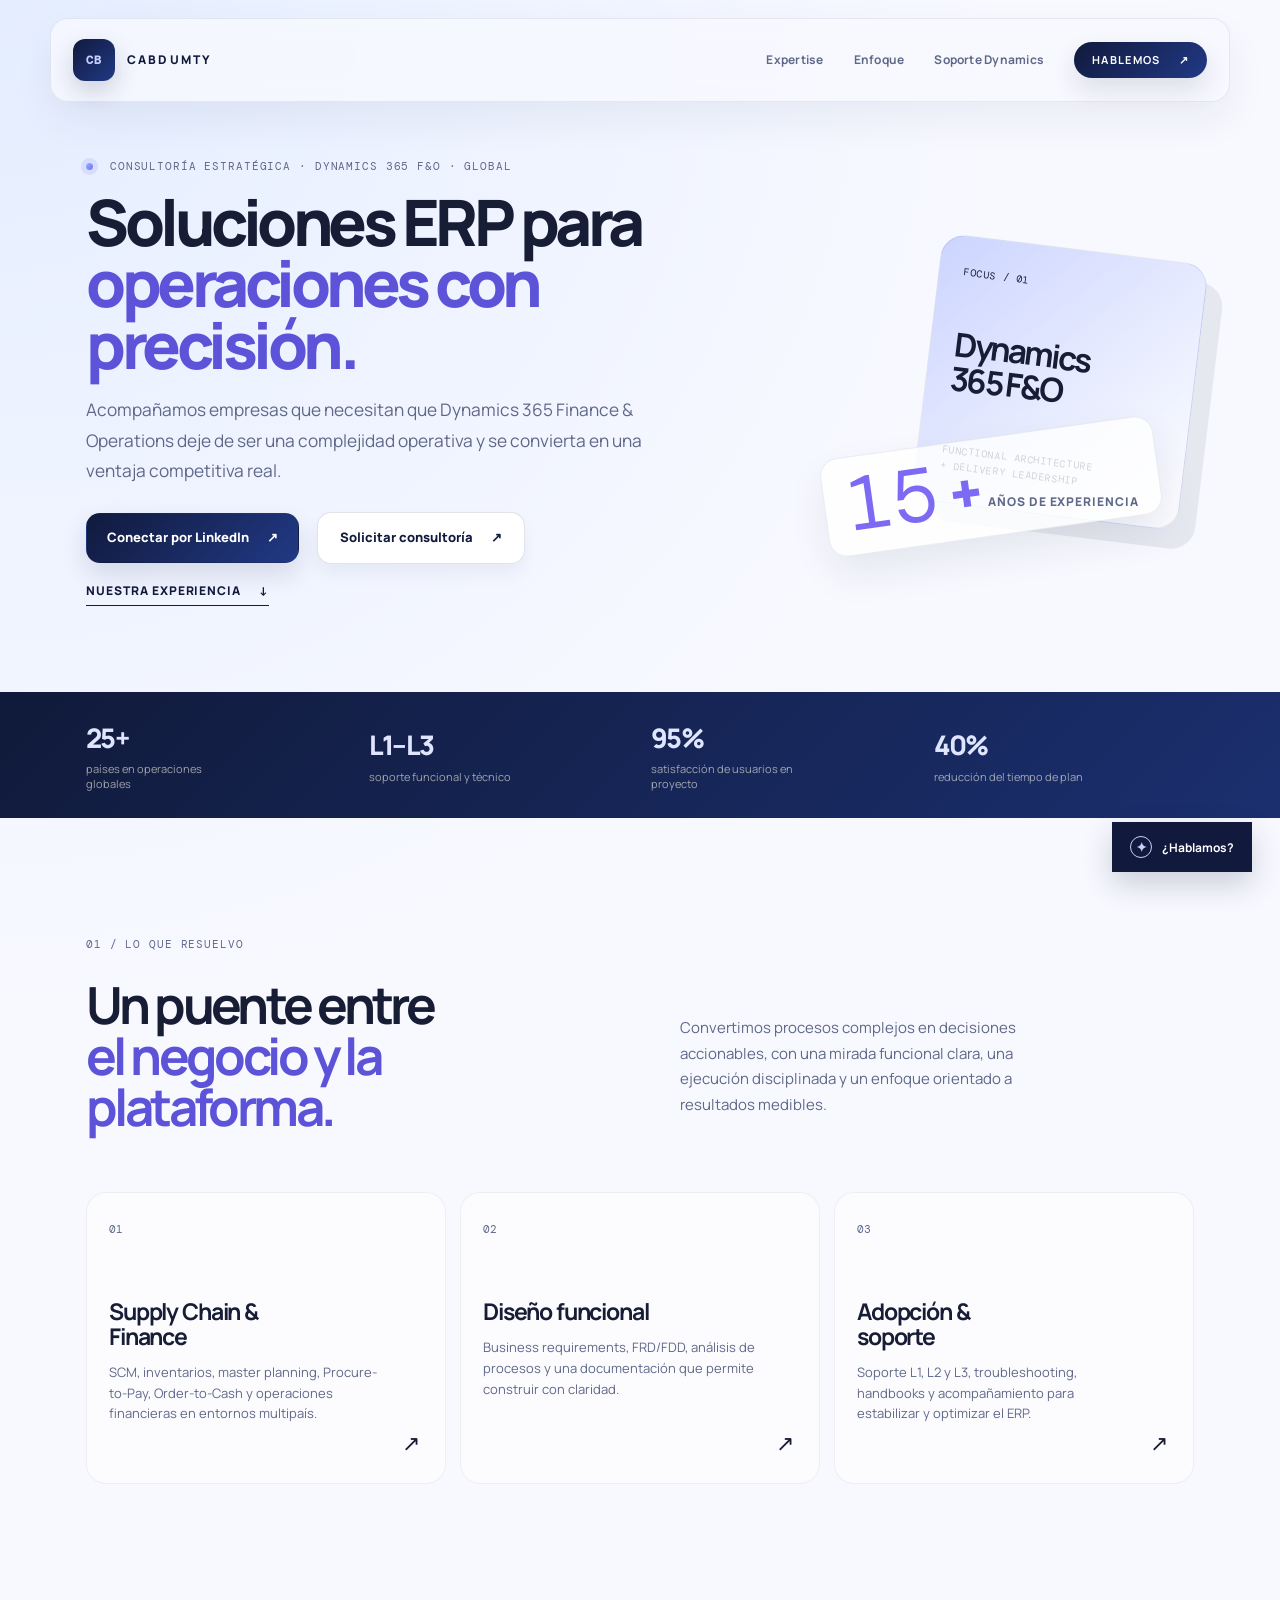
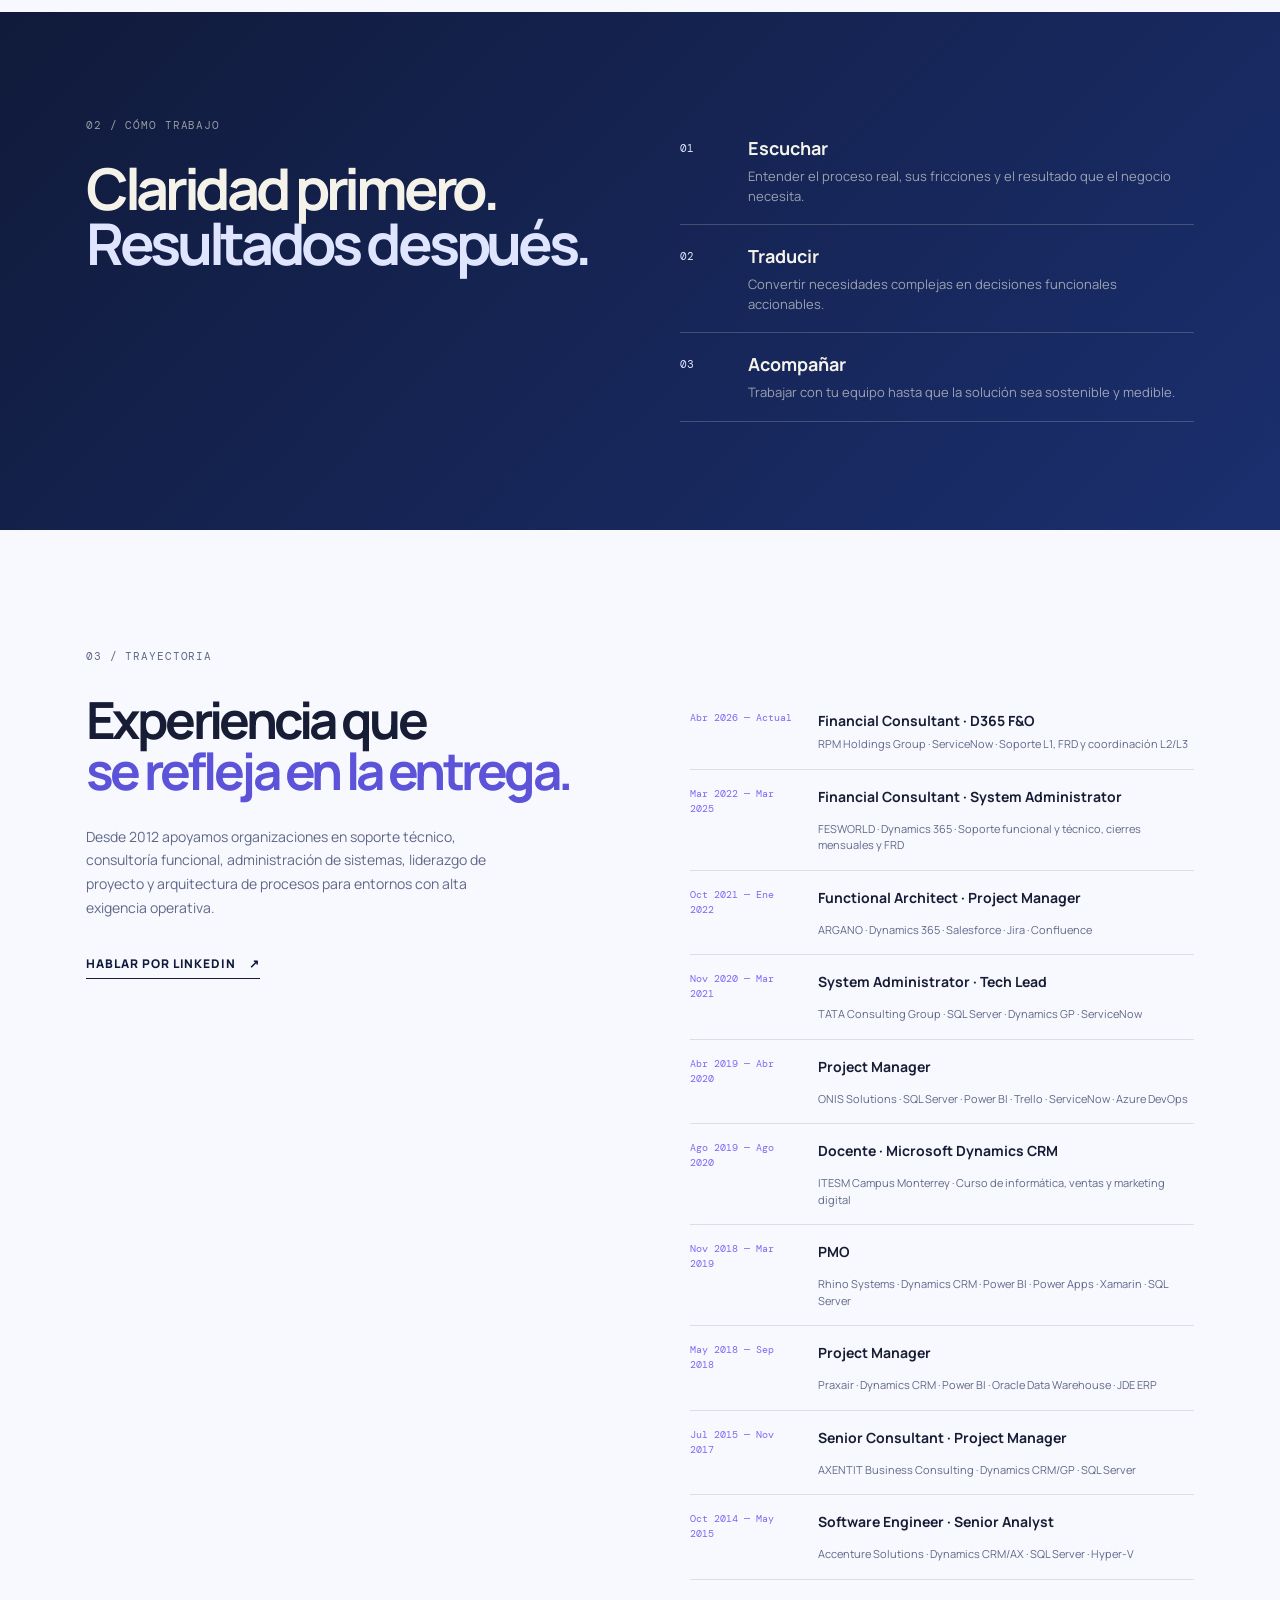
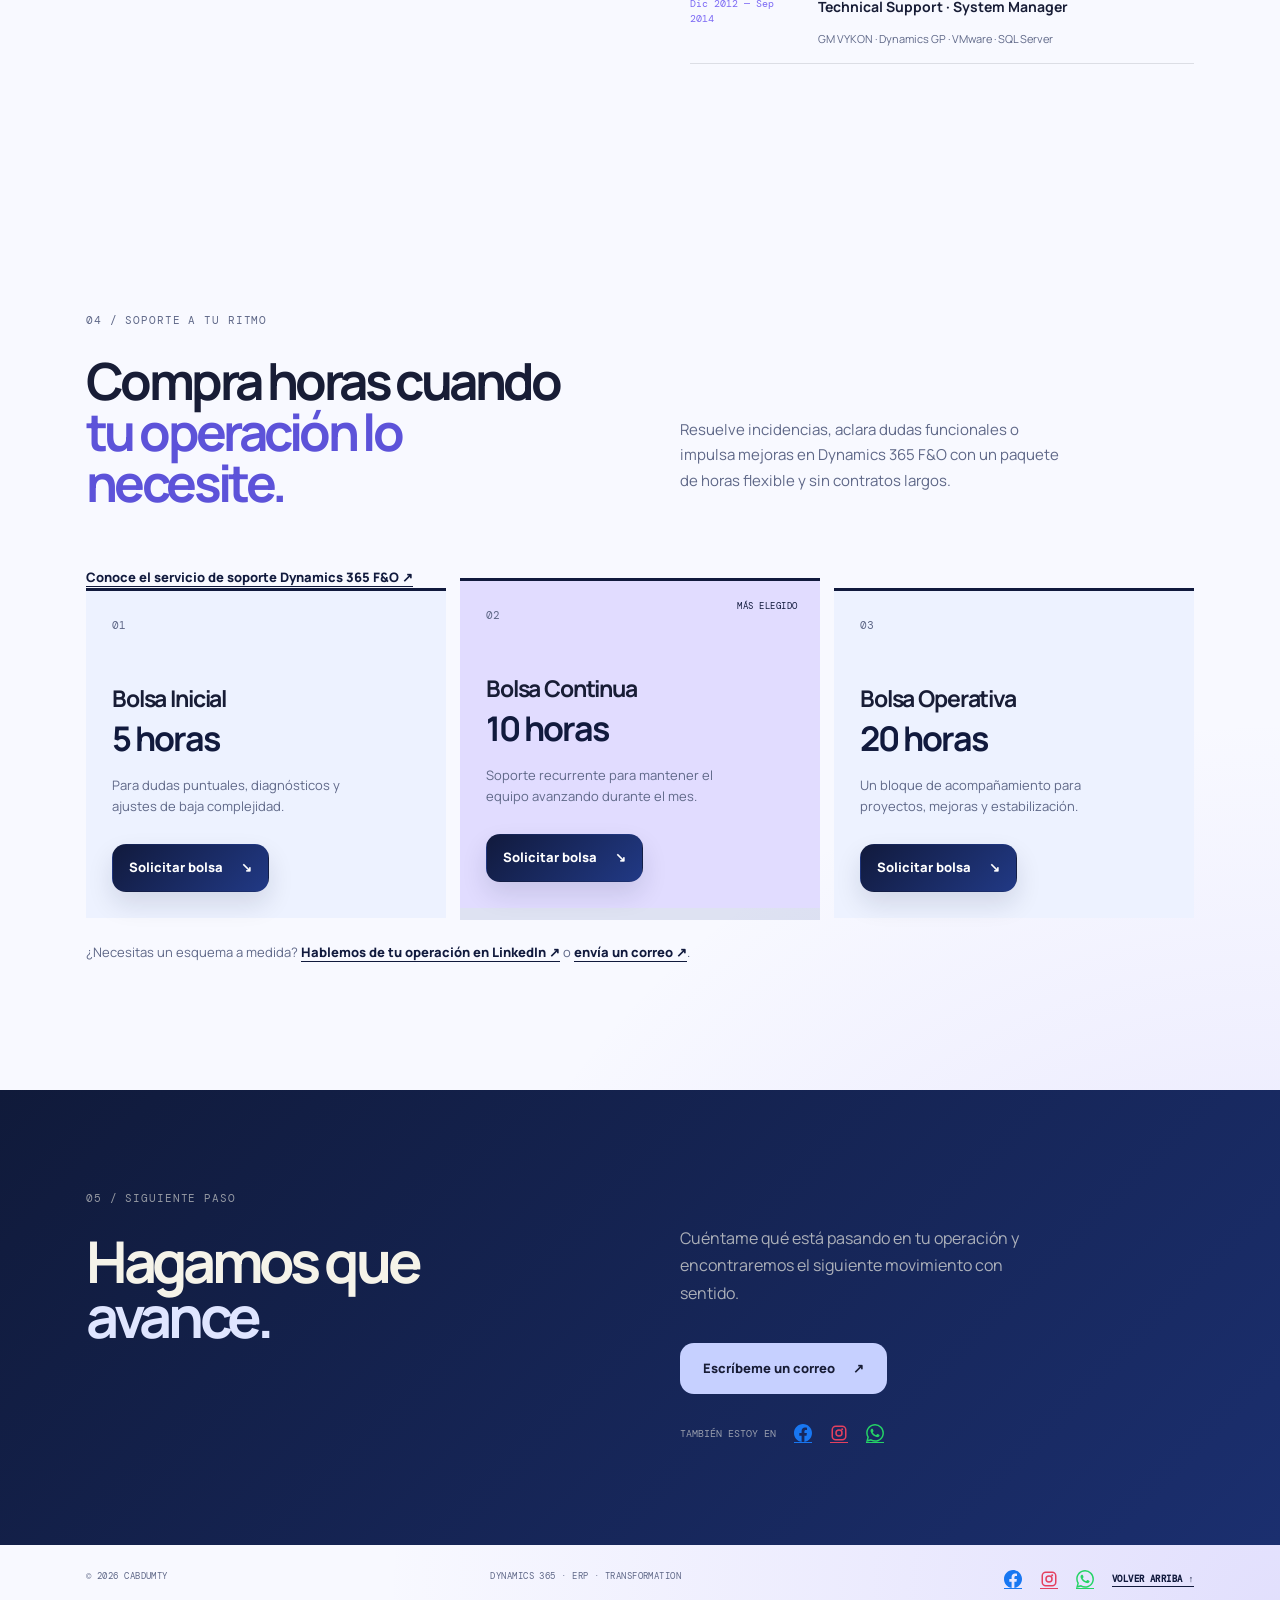
==== commit defe2920: "Add SEO page for Dynamics 365 support" ====
--- a/index.html
+++ b/index.html
@@ -124,7 +124,7 @@
     <nav aria-label="Navegación principal">
       <a href="#expertise">Expertise</a>
       <a href="#approach">Enfoque</a>
-      <a href="#support">Soporte</a>
+      <a href="/soporte-dynamics-365.html">Soporte Dynamics</a>
       <a class="nav-cta" href="#contact">Hablemos <span aria-hidden="true">↗</span></a>
     </nav>
   </header>
@@ -180,6 +180,7 @@
     <section id="support" class="section-wrap content-section support-section">
       <div class="section-kicker">04 / Soporte a tu ritmo</div>
       <div class="section-heading"><h2>Compra horas cuando<br><em>tu operación lo necesite.</em></h2><p>Resuelve incidencias, aclara dudas funcionales o impulsa mejoras en Dynamics 365 F&amp;O con un paquete de horas flexible y sin contratos largos.</p></div>
+      <p class="support-note"><a href="/soporte-dynamics-365.html">Conoce el servicio de soporte Dynamics 365 F&amp;O <span>↗</span></a></p>
       <div class="support-grid">
         <article class="support-plan"><span class="card-index">01</span><h3>Bolsa Inicial</h3><strong class="plan-hours">5 horas</strong><p>Para dudas puntuales, diagnósticos y ajustes de baja complejidad.</p><details class="payment-details"><summary class="button button-dark">Solicitar bolsa <span>↘</span></summary><div class="plan-payment"><span>Elige tu método de pago</span><a href="https://www.paypal.me/jsergiocaballero@gmail.com" target="_blank" rel="noreferrer">PayPal <b>↗</b></a><a href="https://link.mercadopago.com.mx/jsergiocaballero@gmail.com" target="_blank" rel="noreferrer">Mercado Pago <b>↗</b></a></div></details></article>
         <article class="support-plan featured-plan"><span class="plan-badge">Más elegido</span><span class="card-index">02</span><h3>Bolsa Continua</h3><strong class="plan-hours">10 horas</strong><p>Soporte recurrente para mantener el equipo avanzando durante el mes.</p><details class="payment-details"><summary class="button button-dark">Solicitar bolsa <span>↘</span></summary><div class="plan-payment"><span>Elige tu método de pago</span><a href="https://www.paypal.me/jsergiocaballero@gmail.com" target="_blank" rel="noreferrer">PayPal <b>↗</b></a><a href="https://link.mercadopago.com.mx/jsergiocaballero@gmail.com" target="_blank" rel="noreferrer">Mercado Pago <b>↗</b></a></div></details></article>
